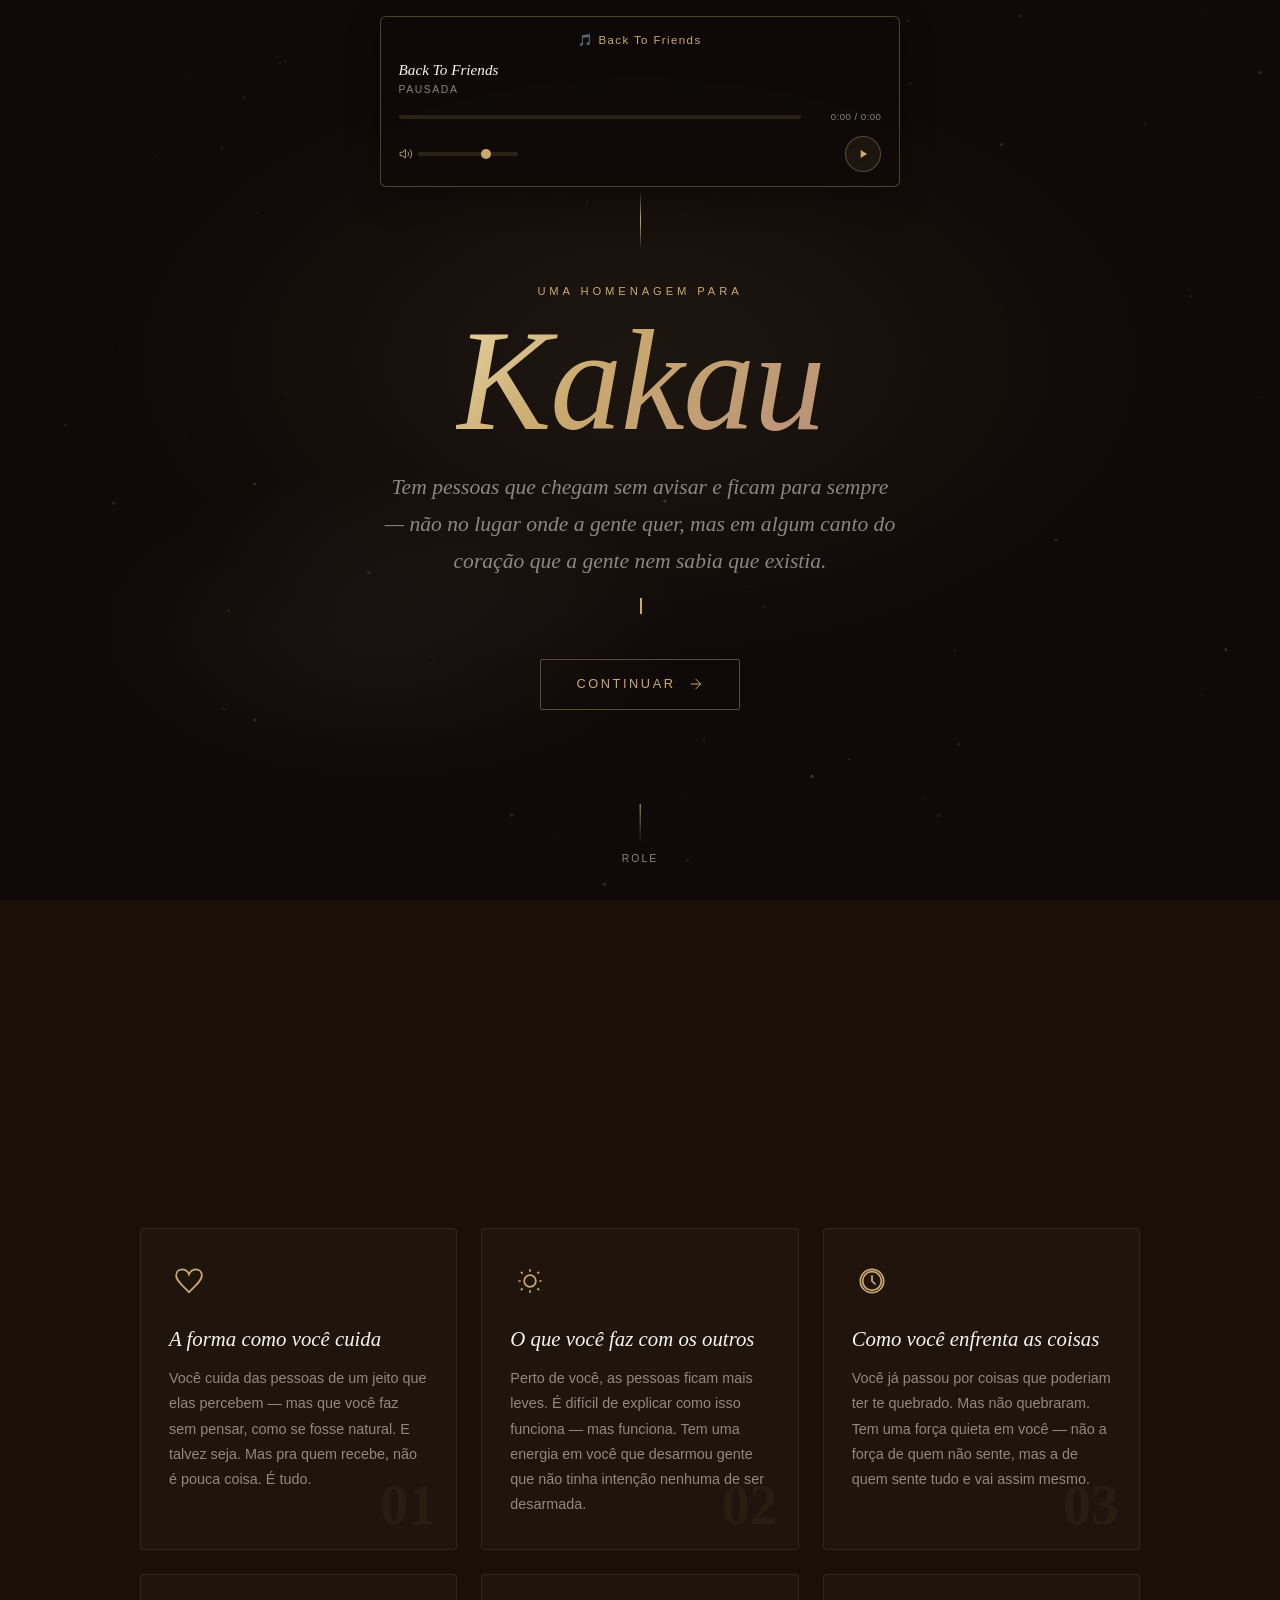
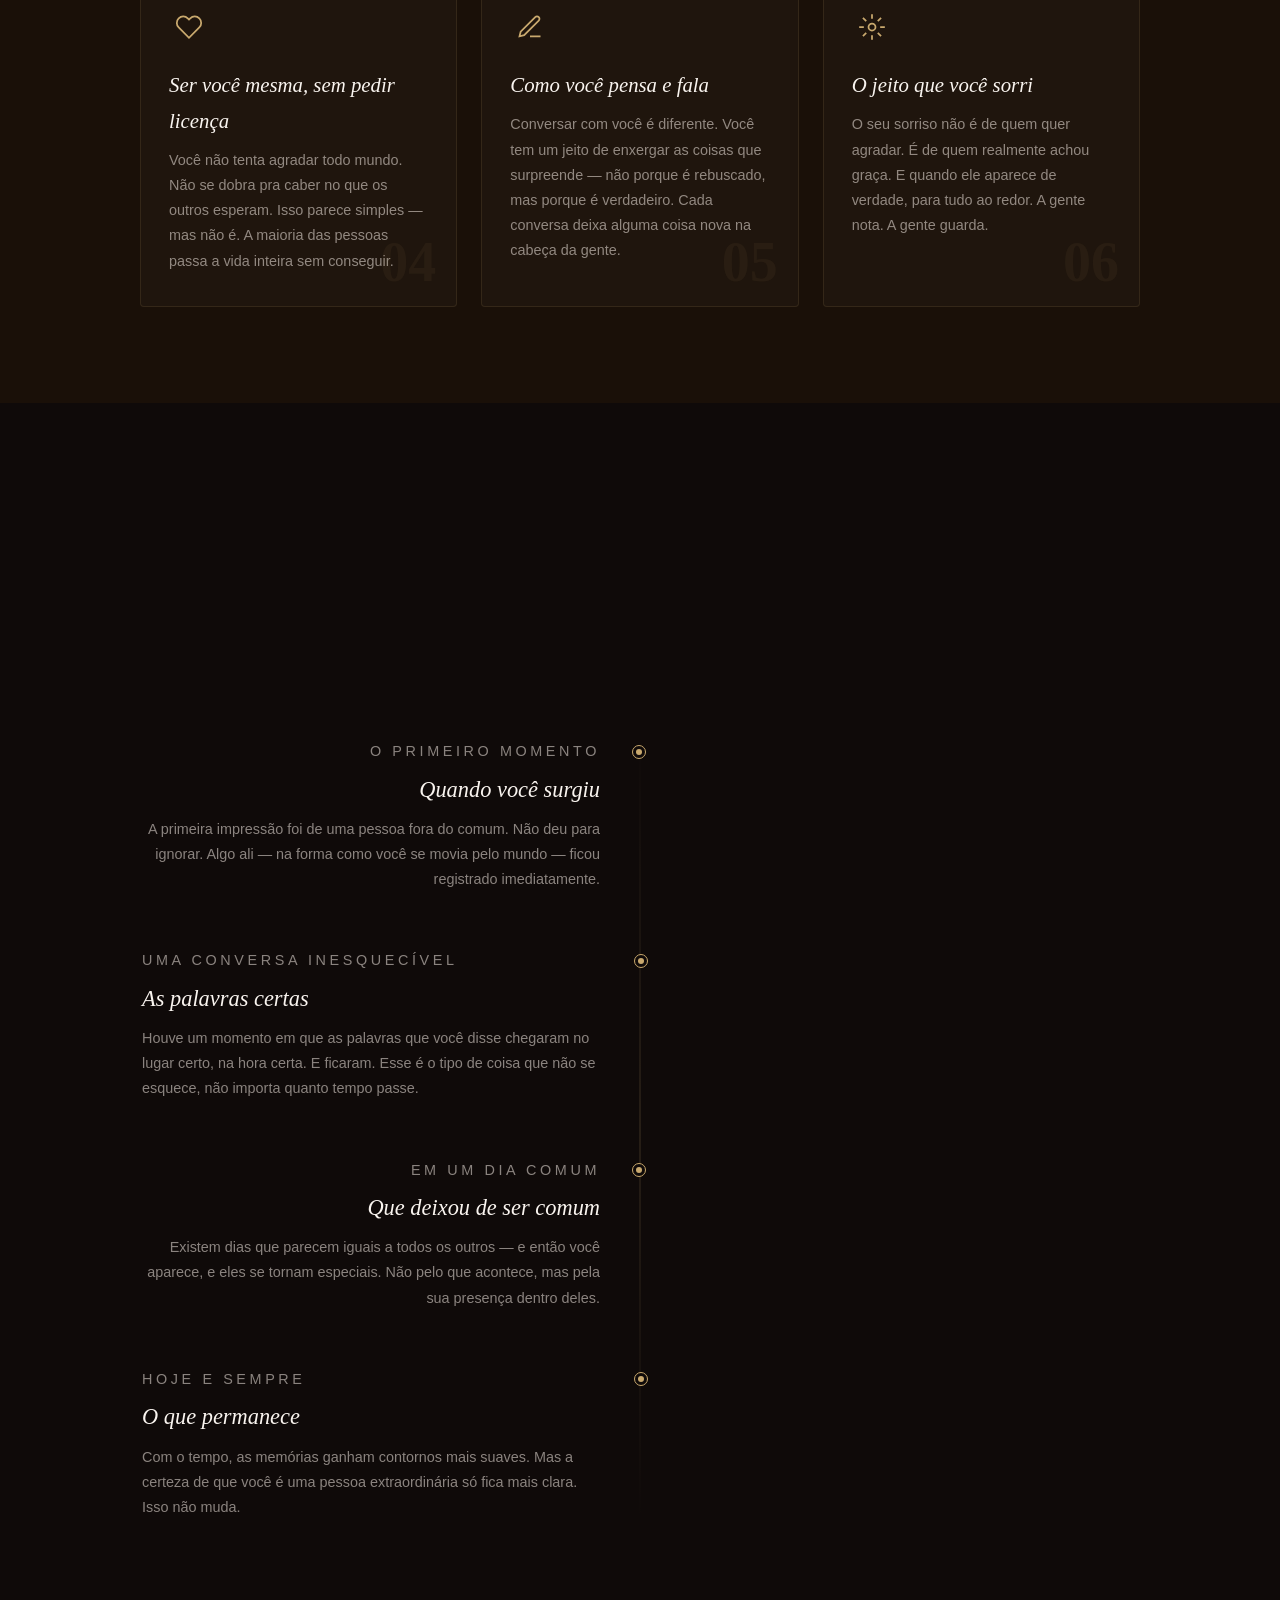
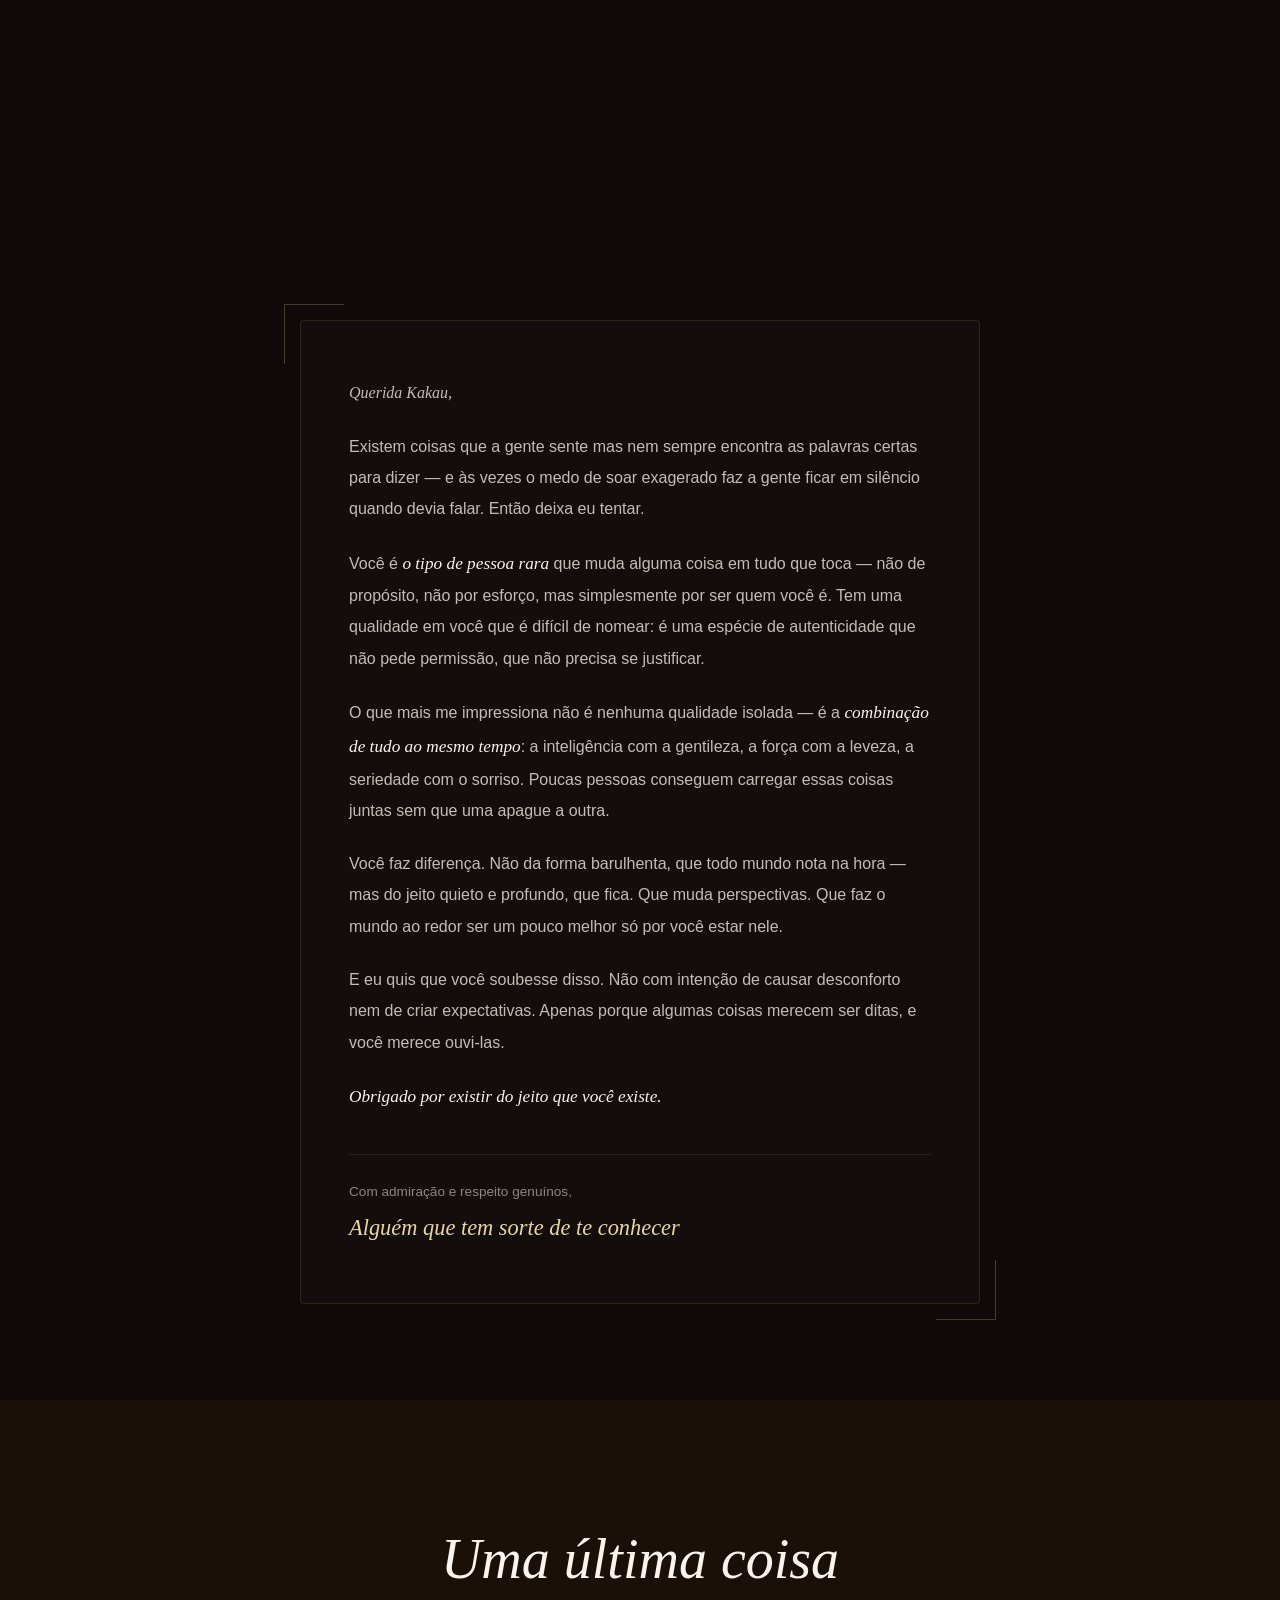
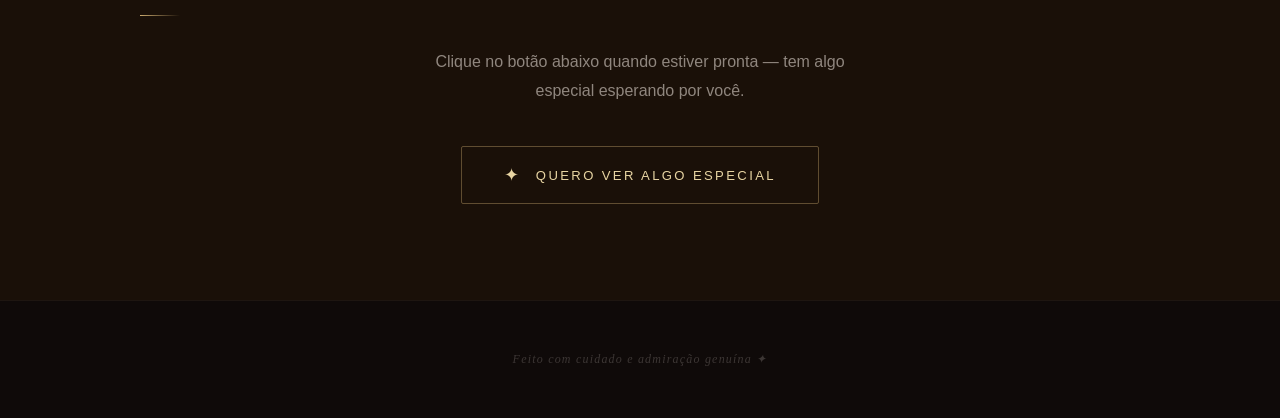
==== index.html @ c8a0b345 "Add files via upload" ====
<!DOCTYPE html>
<html lang="pt-BR">
<head>
<meta charset="UTF-8">
<meta name="viewport" content="width=device-width, initial-scale=1.0">
<title>Para Você — Algo Especial</title>

<style>
/* =============================================
   VARIÁVEIS E RESET GLOBAL
   ============================================= */
:root {
  --nome: "Kakau"; /* ← EDITE AQUI O NOME */

  --c-creme:    #F9F4EF;
  --c-rose:     #E8C5C0;
  --c-blush:    #D4A5A0;
  --c-muted:    #B8907A;
  --c-terra:    #8C6155;
  --c-deep:     #3D2B26;
  --c-gold:     #C9A96E;
  --c-gold-lt:  #E8D5A3;
  --c-bg:       #0F0A09;
  --c-bg2:      #1A1008;
  --c-text:     #F0E8E0;
  --c-muted-t:  rgba(240,232,224,0.55);

  --f-display: 'Cormorant Garamond', 'Georgia', serif;
  --f-body:    'Inter', 'Helvetica Neue', sans-serif;

  --ease-smooth: cubic-bezier(0.4, 0, 0.2, 1);
  --ease-spring: cubic-bezier(0.34, 1.56, 0.64, 1);
}

*, *::before, *::after { box-sizing: border-box; margin: 0; padding: 0; }

html { scroll-behavior: smooth; font-size: 16px; }

body {
  background: var(--c-bg);
  color: var(--c-text);
  font-family: var(--f-body);
  overflow-x: hidden;
  line-height: 1.7;
}

/* Importar fontes via @import dentro do CSS */
@import url('https://fonts.googleapis.com/css2?family=Cormorant+Garamond:ital,wght@0,300;0,400;0,600;1,300;1,400;1,600&family=Inter:wght@300;400;500&display=swap');

/* =============================================
   PARTÍCULAS DE FUNDO (canvas global)
   ============================================= */
#canvas-bg {
  position: fixed;
  inset: 0;
  pointer-events: none;
  z-index: 0;
  opacity: 0.6;
}

/* =============================================
   PAINEL DE MÚSICA
   ============================================= */
#music-panel {
  position: fixed;
  top: 1rem;
  left: 50%;
  transform: translateX(-50%);
  z-index: 1000;
  width: min(520px, calc(100% - 2rem));
  padding: 0.85rem 1.1rem;
  border-radius: 6px;
  border: 1px solid rgba(201,169,110,0.35);
  background: rgba(15,10,9,0.82);
  backdrop-filter: blur(14px);
  display: flex;
  flex-direction: column;
  gap: 0.65rem;
  box-shadow: 0 8px 32px rgba(0,0,0,0.35);
}

.music-panel-header {
  font-family: var(--f-body);
  font-size: 0.72rem;
  letter-spacing: 0.12em;
  color: var(--c-gold);
  text-align: center;
}

.music-panel-row {
  display: flex;
  align-items: center;
  gap: 0.75rem;
}

.music-info {
  flex: 1;
  min-width: 0;
}

.music-title {
  display: block;
  font-family: var(--f-display);
  font-size: 0.95rem;
  font-style: italic;
  color: var(--c-creme);
  line-height: 1.2;
  white-space: nowrap;
  overflow: hidden;
  text-overflow: ellipsis;
}

.music-status {
  font-size: 0.65rem;
  letter-spacing: 0.15em;
  text-transform: uppercase;
  color: var(--c-muted-t);
  margin-top: 0.15rem;
  display: block;
}

.music-status.is-playing { color: var(--c-gold-lt); }

.music-progress-wrap {
  display: flex;
  align-items: center;
  gap: 0.5rem;
  width: 100%;
}

.music-progress {
  flex: 1;
  height: 4px;
  background: rgba(201,169,110,0.15);
  border-radius: 2px;
  cursor: pointer;
  position: relative;
  overflow: hidden;
}

.music-progress-fill {
  height: 100%;
  width: 0%;
  background: linear-gradient(90deg, var(--c-gold), var(--c-gold-lt));
  border-radius: 2px;
  pointer-events: none;
}

.music-time {
  font-size: 0.6rem;
  color: var(--c-muted-t);
  letter-spacing: 0.05em;
  min-width: 72px;
  text-align: right;
  flex-shrink: 0;
}

.music-controls-row {
  display: flex;
  align-items: center;
  gap: 0.75rem;
}

.music-volume-wrap {
  display: flex;
  align-items: center;
  gap: 0.35rem;
  flex: 1;
}

.music-volume-wrap svg {
  width: 14px;
  height: 14px;
  stroke: var(--c-gold);
  fill: none;
  flex-shrink: 0;
}

.music-volume {
  width: 100%;
  max-width: 100px;
  height: 4px;
  -webkit-appearance: none;
  appearance: none;
  background: rgba(201,169,110,0.15);
  border-radius: 2px;
  cursor: pointer;
}

.music-volume::-webkit-slider-thumb {
  -webkit-appearance: none;
  width: 10px;
  height: 10px;
  border-radius: 50%;
  background: var(--c-gold);
  cursor: pointer;
}

.music-volume::-moz-range-thumb {
  width: 10px;
  height: 10px;
  border-radius: 50%;
  background: var(--c-gold);
  border: none;
  cursor: pointer;
}

#music-play-btn {
  width: 36px;
  height: 36px;
  border-radius: 50%;
  border: 1px solid rgba(201,169,110,0.35);
  background: rgba(201,169,110,0.08);
  cursor: pointer;
  display: flex;
  align-items: center;
  justify-content: center;
  flex-shrink: 0;
  transition: border-color 0.3s, transform 0.2s, background 0.3s;
  color: var(--c-gold);
}

#music-play-btn:hover {
  border-color: var(--c-gold);
  background: rgba(201,169,110,0.15);
  transform: scale(1.06);
}

#music-play-btn svg { width: 14px; height: 14px; }

@media (max-width: 480px) {
  #music-panel { top: 0.75rem; padding: 0.75rem; }
  .music-volume { max-width: 72px; }
}

/* =============================================
   SEÇÃO 1 — TELA INICIAL
   ============================================= */
#hero {
  position: relative;
  min-height: 100vh;
  display: flex;
  flex-direction: column;
  align-items: center;
  justify-content: center;
  text-align: center;
  padding: 2rem;
  z-index: 1;
  overflow: hidden;
}

.hero-glow {
  position: absolute;
  inset: 0;
  background:
    radial-gradient(ellipse 60% 50% at 50% 40%, rgba(201,169,110,0.08) 0%, transparent 70%),
    radial-gradient(ellipse 40% 30% at 30% 70%, rgba(212,165,160,0.06) 0%, transparent 60%);
  pointer-events: none;
}

.hero-ornament {
  width: 1px;
  height: 60px;
  background: linear-gradient(to bottom, transparent, var(--c-gold), transparent);
  margin: 0 auto 2rem;
  opacity: 0;
  animation: fadeIn 1.2s 0.5s var(--ease-smooth) forwards;
}

.hero-eyebrow {
  font-family: var(--f-body);
  font-size: 0.7rem;
  font-weight: 400;
  letter-spacing: 0.35em;
  text-transform: uppercase;
  color: var(--c-gold);
  opacity: 0;
  animation: fadeUp 1s 0.8s var(--ease-smooth) forwards;
}

/* ← NOME DA GAROTA — edite a variável --nome no :root acima */
.hero-name {
  font-family: var(--f-display);
  font-size: clamp(4rem, 14vw, 9rem);
  font-weight: 300;
  font-style: italic;
  line-height: 1.0;
  letter-spacing: -0.01em;
  color: var(--c-creme);
  margin: 0.5rem 0 1rem;
  opacity: 0;
  animation: fadeUp 1.2s 1s var(--ease-smooth) forwards;
}

.hero-name span {
  background: linear-gradient(135deg, #E8D5A3 0%, #C9A96E 40%, #B8907A 100%);
  -webkit-background-clip: text;
  -webkit-text-fill-color: transparent;
  background-clip: text;
}

.hero-tagline {
  font-family: var(--f-display);
  font-size: clamp(1rem, 2.5vw, 1.35rem);
  font-weight: 300;
  font-style: italic;
  color: var(--c-muted-t);
  max-width: 520px;
  margin: 0 auto 0.75rem;
  opacity: 0;
  animation: fadeUp 1s 1.3s var(--ease-smooth) forwards;
}

.hero-typed {
  font-family: var(--f-body);
  font-size: clamp(0.85rem, 2vw, 1rem);
  font-weight: 300;
  color: var(--c-gold-lt);
  letter-spacing: 0.04em;
  min-height: 1.5em;
  margin-bottom: 2.5rem;
  opacity: 0;
  animation: fadeUp 1s 1.6s var(--ease-smooth) forwards;
}

.cursor-blink {
  display: inline-block;
  width: 2px;
  height: 1em;
  background: var(--c-gold);
  vertical-align: middle;
  margin-left: 2px;
  animation: blink 1s infinite;
}

.btn-continuar {
  display: inline-flex;
  align-items: center;
  gap: 0.75rem;
  padding: 0.85rem 2.2rem;
  border: 1px solid rgba(201,169,110,0.4);
  border-radius: 2px;
  background: transparent;
  color: var(--c-gold);
  font-family: var(--f-body);
  font-size: 0.8rem;
  font-weight: 400;
  letter-spacing: 0.2em;
  text-transform: uppercase;
  cursor: pointer;
  transition: background 0.35s, border-color 0.35s, color 0.35s, transform 0.2s;
  opacity: 0;
  animation: fadeUp 1s 2s var(--ease-smooth) forwards;
  text-decoration: none;
}
.btn-continuar:hover {
  background: rgba(201,169,110,0.1);
  border-color: var(--c-gold);
  color: var(--c-gold-lt);
  transform: translateY(-2px);
}
.btn-continuar svg { width: 16px; height: 16px; stroke: currentColor; fill: none; transition: transform 0.3s; }
.btn-continuar:hover svg { transform: translateX(4px); }

.hero-scroll-hint {
  position: absolute;
  bottom: 2rem;
  left: 50%;
  transform: translateX(-50%);
  display: flex;
  flex-direction: column;
  align-items: center;
  gap: 0.4rem;
  opacity: 0;
  animation: fadeIn 1s 3s var(--ease-smooth) forwards;
  color: var(--c-muted-t);
  font-size: 0.65rem;
  letter-spacing: 0.2em;
  text-transform: uppercase;
}
.scroll-line {
  width: 1px;
  height: 40px;
  background: linear-gradient(to bottom, var(--c-gold), transparent);
  animation: scrollPulse 2s infinite;
}

/* =============================================
   SEÇÕES GERAIS
   ============================================= */
section {
  position: relative;
  z-index: 1;
  padding: 6rem 2rem;
}

.section-inner {
  max-width: 1000px;
  margin: 0 auto;
}

.section-eyebrow {
  font-family: var(--f-body);
  font-size: 0.68rem;
  letter-spacing: 0.35em;
  text-transform: uppercase;
  color: var(--c-gold);
  margin-bottom: 0.75rem;
  opacity: 0;
  transform: translateY(20px);
  transition: opacity 0.8s var(--ease-smooth), transform 0.8s var(--ease-smooth);
}

.section-title {
  font-family: var(--f-display);
  font-size: clamp(2.2rem, 5vw, 3.5rem);
  font-weight: 300;
  font-style: italic;
  line-height: 1.15;
  color: var(--c-creme);
  margin-bottom: 1.5rem;
  opacity: 0;
  transform: translateY(20px);
  transition: opacity 0.9s 0.1s var(--ease-smooth), transform 0.9s 0.1s var(--ease-smooth);
}

.divider {
  width: 40px;
  height: 1px;
  background: linear-gradient(to right, var(--c-gold), transparent);
  margin-bottom: 2rem;
  opacity: 0;
  transition: opacity 1s 0.2s;
}

.is-visible .section-eyebrow,
.is-visible .section-title,
.is-visible .divider {
  opacity: 1;
  transform: translateY(0);
}

/* =============================================
   SEÇÃO 2 — MOTIVOS
   ============================================= */
#razoes { background: var(--c-bg2); }

.cards-grid {
  display: grid;
  grid-template-columns: repeat(auto-fit, minmax(240px, 1fr));
  gap: 1.5rem;
  margin-top: 3rem;
}

.card-razao {
  position: relative;
  background: rgba(255,255,255,0.025);
  border: 1px solid rgba(201,169,110,0.12);
  border-radius: 4px;
  padding: 2rem 1.75rem;
  overflow: hidden;
  opacity: 0;
  transform: translateY(30px);
  transition: opacity 0.8s var(--ease-smooth), transform 0.8s var(--ease-smooth),
              border-color 0.35s, background 0.35s;
}
.card-razao.is-visible { opacity: 1; transform: translateY(0); }
.card-razao:hover {
  background: rgba(201,169,110,0.05);
  border-color: rgba(201,169,110,0.3);
}
.card-razao::before {
  content: '';
  position: absolute;
  top: 0; left: 0; right: 0;
  height: 2px;
  background: linear-gradient(90deg, transparent, var(--c-gold), transparent);
  transform: scaleX(0);
  transition: transform 0.5s var(--ease-smooth);
}
.card-razao:hover::before { transform: scaleX(1); }

.card-icon {
  width: 40px;
  height: 40px;
  display: flex;
  align-items: center;
  justify-content: center;
  margin-bottom: 1.25rem;
  color: var(--c-gold);
  font-size: 1.5rem;
}
.card-icon svg { width: 28px; height: 28px; stroke: var(--c-gold); fill: none; stroke-width: 1.5; }

.card-razao h3 {
  font-family: var(--f-display);
  font-size: 1.3rem;
  font-weight: 400;
  font-style: italic;
  color: var(--c-creme);
  margin-bottom: 0.6rem;
}
.card-razao p {
  font-size: 0.9rem;
  font-weight: 300;
  color: var(--c-muted-t);
  line-height: 1.75;
}
.card-num {
  position: absolute;
  bottom: 1rem;
  right: 1.25rem;
  font-family: var(--f-display);
  font-size: 3.5rem;
  font-weight: 600;
  color: rgba(201,169,110,0.06);
  line-height: 1;
  pointer-events: none;
  user-select: none;
}

/* =============================================
   SEÇÃO 3 — LINHA DO TEMPO
   ============================================= */
#timeline { background: var(--c-bg); }

.timeline-line {
  position: relative;
}
.timeline-line::before {
  content: '';
  position: absolute;
  left: 50%;
  top: 0; bottom: 0;
  width: 1px;
  background: linear-gradient(to bottom, transparent, rgba(201,169,110,0.25), transparent);
  transform: translateX(-50%);
}

.t-item {
  display: flex;
  align-items: flex-start;
  gap: 2rem;
  margin-bottom: 3.5rem;
  opacity: 0;
  transition: opacity 0.9s var(--ease-smooth), transform 0.9s var(--ease-smooth);
}
.t-item:nth-child(odd) { flex-direction: row; transform: translateX(-30px); }
.t-item:nth-child(even) { flex-direction: row-reverse; transform: translateX(30px); }
.t-item.is-visible { opacity: 1; transform: translateX(0); }

.t-content {
  flex: 1;
  max-width: calc(50% - 2.5rem);
}
.t-item:nth-child(odd) .t-content { text-align: right; }
.t-item:nth-child(even) .t-content { text-align: left; }

.t-date {
  font-family: var(--f-body);
  font-size: 0.68rem;
  letter-spacing: 0.25em;
  text-transform: uppercase;
  color: var(--c-gold);
  margin-bottom: 0.4rem;
}
.t-content h3 {
  font-family: var(--f-display);
  font-size: 1.4rem;
  font-weight: 400;
  font-style: italic;
  color: var(--c-creme);
  margin-bottom: 0.5rem;
}
.t-content p {
  font-size: 0.9rem;
  font-weight: 300;
  color: var(--c-muted-t);
  line-height: 1.75;
}

.t-dot {
  position: relative;
  flex-shrink: 0;
  width: 14px;
  height: 14px;
  border-radius: 50%;
  border: 1px solid var(--c-gold);
  background: var(--c-bg);
  margin-top: 0.35rem;
  align-self: flex-start;
}
.t-dot::after {
  content: '';
  position: absolute;
  inset: 3px;
  border-radius: 50%;
  background: var(--c-gold);
  opacity: 0;
  transition: opacity 0.4s;
}
.t-item.is-visible .t-dot::after { opacity: 1; }

/* Mobile timeline */
@media (max-width: 640px) {
  .timeline-line::before { left: 14px; }
  .t-item, .t-item:nth-child(even) { flex-direction: row; transform: translateX(-20px); }
  .t-content, .t-item:nth-child(odd) .t-content { text-align: left; max-width: 100%; }
  .t-dot { flex-shrink: 0; }
}

/* =============================================
   SEÇÃO 4 — GALERIA
   ============================================= */
#galeria { background: var(--c-bg2); }

.gallery-grid {
  display: grid;
  grid-template-columns: repeat(3, 1fr);
  grid-template-rows: auto;
  gap: 1rem;
  margin-top: 3rem;
}

.gallery-item {
  position: relative;
  aspect-ratio: 1;
  background: rgba(255,255,255,0.03);
  border: 1px solid rgba(201,169,110,0.12);
  border-radius: 3px;
  overflow: hidden;
  cursor: pointer;
  opacity: 0;
  transform: scale(0.95);
  transition: opacity 0.8s var(--ease-smooth), transform 0.8s var(--ease-smooth),
              border-color 0.35s;
}
.gallery-item.is-visible { opacity: 1; transform: scale(1); }
.gallery-item:hover { border-color: rgba(201,169,110,0.3); }
.gallery-item:nth-child(1) { grid-column: span 2; aspect-ratio: 2/1; }

.gallery-placeholder {
  position: absolute;
  inset: 0;
  display: flex;
  flex-direction: column;
  align-items: center;
  justify-content: center;
  gap: 0.75rem;
  background: linear-gradient(135deg, rgba(201,169,110,0.04), rgba(212,165,160,0.04));
  color: var(--c-muted-t);
  transition: color 0.35s, background 0.35s;
}
.gallery-item:hover .gallery-placeholder {
  color: var(--c-gold);
  background: rgba(201,169,110,0.07);
}
.gallery-placeholder svg { width: 28px; height: 28px; stroke: currentColor; fill: none; stroke-width: 1; opacity: 0.5; }
.gallery-placeholder span { font-size: 0.7rem; letter-spacing: 0.2em; text-transform: uppercase; }

.gallery-overlay {
  position: absolute;
  inset: 0;
  background: rgba(201,169,110,0.08);
  opacity: 0;
  transition: opacity 0.35s;
  display: flex; align-items: center; justify-content: center;
}
.gallery-item:hover .gallery-overlay { opacity: 1; }
.gallery-overlay-icon { width: 36px; height: 36px; stroke: var(--c-gold-lt); fill: none; }

/* Se o usuário quiser inserir imagem real */
.gallery-item img {
  position: absolute;
  inset: 0;
  width: 100%;
  height: 100%;
  object-fit: cover;
  transition: transform 0.6s var(--ease-smooth);
}
.gallery-item:hover img { transform: scale(1.04); }

.gallery-hint {
  text-align: center;
  margin-top: 1.5rem;
  font-size: 0.78rem;
  color: var(--c-muted-t);
  letter-spacing: 0.05em;
  font-style: italic;
}

@media (max-width: 600px) {
  .gallery-grid { grid-template-columns: repeat(2, 1fr); }
  .gallery-item:nth-child(1) { grid-column: span 2; }
}

/* =============================================
   SEÇÃO 5 — CARTA
   ============================================= */
#carta { background: var(--c-bg); overflow: hidden; }

.carta-wrapper {
  max-width: 680px;
  margin: 0 auto;
  position: relative;
}

.carta-ornament-tl,
.carta-ornament-br {
  position: absolute;
  width: 60px;
  height: 60px;
  opacity: 0.3;
  pointer-events: none;
}
.carta-ornament-tl { top: -1rem; left: -1rem; border-top: 1px solid var(--c-gold); border-left: 1px solid var(--c-gold); }
.carta-ornament-br { bottom: -1rem; right: -1rem; border-bottom: 1px solid var(--c-gold); border-right: 1px solid var(--c-gold); }

.carta-inner {
  padding: 3.5rem 3rem;
  background: rgba(255,255,255,0.018);
  border: 1px solid rgba(201,169,110,0.14);
  border-radius: 4px;
  opacity: 0;
  transform: translateY(30px);
  transition: opacity 1s var(--ease-smooth), transform 1s var(--ease-smooth);
}
.carta-inner.is-visible { opacity: 1; transform: translateY(0); }

.carta-saudacao {
  font-family: var(--f-display);
  font-size: 1.6rem;
  font-style: italic;
  font-weight: 300;
  color: var(--c-gold-lt);
  margin-bottom: 2rem;
}
.carta-inner p {
  font-size: 1rem;
  font-weight: 300;
  color: rgba(240,232,224,0.8);
  line-height: 1.95;
  margin-bottom: 1.4rem;
}
.carta-inner p em {
  font-family: var(--f-display);
  font-style: italic;
  font-size: 1.08em;
  color: var(--c-creme);
}
.carta-assinatura {
  margin-top: 2.5rem;
  padding-top: 1.5rem;
  border-top: 1px solid rgba(201,169,110,0.12);
}
.carta-assinatura p {
  margin: 0;
  font-size: 0.85rem;
  color: var(--c-muted-t);
}
.carta-assinatura strong {
  display: block;
  font-family: var(--f-display);
  font-style: italic;
  font-size: 1.4rem;
  font-weight: 300;
  color: var(--c-gold-lt);
  margin-top: 0.25rem;
}

@media (max-width: 600px) {
  .carta-inner { padding: 2.5rem 1.75rem; }
}

/* =============================================
   SEÇÃO 6 — INTERATIVA
   ============================================= */
#interativa {
  background: var(--c-bg2);
  text-align: center;
}

.interativa-desc {
  font-size: 1rem;
  font-weight: 300;
  color: var(--c-muted-t);
  max-width: 420px;
  margin: 0 auto 2.5rem;
  line-height: 1.8;
  opacity: 0;
  transform: translateY(20px);
  transition: opacity 0.8s 0.2s var(--ease-smooth), transform 0.8s 0.2s var(--ease-smooth);
}
.interativa-desc.is-visible { opacity: 1; transform: translateY(0); }

.btn-especial {
  position: relative;
  display: inline-flex;
  align-items: center;
  gap: 0.9rem;
  padding: 1.1rem 2.6rem;
  background: transparent;
  border: 1px solid rgba(201,169,110,0.4);
  border-radius: 2px;
  color: var(--c-gold-lt);
  font-family: var(--f-body);
  font-size: 0.82rem;
  letter-spacing: 0.18em;
  text-transform: uppercase;
  cursor: pointer;
  overflow: hidden;
  transition: color 0.4s, border-color 0.4s, transform 0.2s;
  opacity: 0;
  transform: translateY(20px) scale(0.97);
  transition: opacity 0.8s 0.35s var(--ease-smooth),
              transform 0.8s 0.35s var(--ease-smooth),
              color 0.4s, border-color 0.4s;
}
.btn-especial.is-visible { opacity: 1; transform: translateY(0) scale(1); }
.btn-especial::before {
  content: '';
  position: absolute;
  inset: 0;
  background: linear-gradient(135deg, rgba(201,169,110,0.0), rgba(201,169,110,0.15));
  opacity: 0;
  transition: opacity 0.4s;
}
.btn-especial:hover { border-color: var(--c-gold); color: var(--c-gold-lt); }
.btn-especial:hover::before { opacity: 1; }
.btn-especial:active { transform: scale(0.98); }
.btn-especial-icon { font-size: 1.1rem; transition: transform 0.35s var(--ease-spring); }
.btn-especial:hover .btn-especial-icon { transform: rotate(15deg) scale(1.15); }

/* =============================================
   OVERLAY CINEMATOGRÁFICO
   ============================================= */
#overlay {
  position: fixed;
  inset: 0;
  z-index: 9000;
  background: rgba(8,5,4,0);
  pointer-events: none;
  display: flex;
  align-items: center;
  justify-content: center;
  transition: background 1.2s var(--ease-smooth);
}
#overlay.active {
  background: rgba(8,5,4,0.97);
  pointer-events: all;
}

#overlay-canvas {
  position: absolute;
  inset: 0;
  pointer-events: none;
  opacity: 0;
  transition: opacity 1.5s;
}
#overlay.active #overlay-canvas { opacity: 1; }

.overlay-content {
  position: relative;
  z-index: 1;
  text-align: center;
  padding: 2rem;
  max-width: 620px;
  opacity: 0;
  transform: translateY(20px) scale(0.98);
  transition: opacity 0.8s, transform 0.8s var(--ease-smooth);
}
#overlay.active .overlay-content {
  opacity: 1;
  transform: translateY(0) scale(1);
  transition-delay: 0.8s;
}

.overlay-msg {
  font-family: var(--f-display);
  font-size: clamp(1.4rem, 4vw, 2.1rem);
  font-weight: 300;
  font-style: italic;
  color: var(--c-creme);
  margin-bottom: 1rem;
  opacity: 0;
  transform: translateY(16px);
  transition: opacity 0.9s var(--ease-smooth), transform 0.9s var(--ease-smooth);
  line-height: 1.3;
}
.overlay-msg.show { opacity: 1; transform: translateY(0); }

.overlay-sep {
  width: 30px;
  height: 1px;
  background: var(--c-gold);
  margin: 1.25rem auto;
  opacity: 0;
  transform: scaleX(0);
  transition: opacity 0.6s, transform 0.6s var(--ease-smooth);
}
.overlay-sep.show { opacity: 1; transform: scaleX(1); }

.overlay-final {
  font-family: var(--f-display);
  font-size: clamp(1rem, 3vw, 1.35rem);
  font-weight: 400;
  font-style: italic;
  color: var(--c-gold-lt);
  line-height: 1.5;
  opacity: 0;
  transform: translateY(16px);
  transition: opacity 1.2s var(--ease-smooth), transform 1.2s var(--ease-smooth);
  margin-bottom: 2.5rem;
}
.overlay-final.show { opacity: 1; transform: translateY(0); }

.btn-fechar {
  display: inline-flex;
  align-items: center;
  gap: 0.5rem;
  padding: 0.7rem 1.8rem;
  border: 1px solid rgba(201,169,110,0.3);
  border-radius: 2px;
  background: transparent;
  color: var(--c-muted-t);
  font-family: var(--f-body);
  font-size: 0.72rem;
  letter-spacing: 0.2em;
  text-transform: uppercase;
  cursor: pointer;
  transition: color 0.3s, border-color 0.3s;
  opacity: 0;
  transition: opacity 0.6s, color 0.3s, border-color 0.3s;
}
.btn-fechar.show { opacity: 1; }
.btn-fechar:hover { color: var(--c-gold); border-color: rgba(201,169,110,0.5); }

/* =============================================
   RODAPÉ
   ============================================= */
footer {
  position: relative;
  z-index: 1;
  text-align: center;
  padding: 3rem 2rem;
  border-top: 1px solid rgba(201,169,110,0.08);
  background: var(--c-bg);
}
footer p {
  font-size: 0.75rem;
  letter-spacing: 0.1em;
  color: rgba(240,232,224,0.2);
  font-family: var(--f-display);
  font-style: italic;
}

/* =============================================
   ANIMAÇÕES KEYFRAMES
   ============================================= */
@keyframes fadeIn {
  from { opacity: 0; }
  to   { opacity: 1; }
}
@keyframes fadeUp {
  from { opacity: 0; transform: translateY(24px); }
  to   { opacity: 1; transform: translateY(0); }
}
@keyframes blink {
  0%, 100% { opacity: 1; }
  50%       { opacity: 0; }
}
@keyframes scrollPulse {
  0%   { transform: scaleY(1); opacity: 0.6; }
  50%  { transform: scaleY(1.3); opacity: 1; }
  100% { transform: scaleY(1); opacity: 0.6; }
}
@keyframes float {
  0%, 100% { transform: translateY(0); }
  50%       { transform: translateY(-8px); }
}

/* Smooth scroll reveal */
.reveal { opacity: 0; transform: translateY(28px); transition: opacity 0.9s var(--ease-smooth), transform 0.9s var(--ease-smooth); }
.reveal.is-visible { opacity: 1; transform: translateY(0); }

/* Acessibilidade: reduzir movimento */
@media (prefers-reduced-motion: reduce) {
  *, *::before, *::after { animation-duration: 0.01ms !important; transition-duration: 0.01ms !important; }
}
</style>
</head>
<body>

<!-- =============================================
     CANVAS FUNDO (partículas globais)
     ============================================= -->
<canvas id="canvas-bg"></canvas>

<!-- =============================================
     PAINEL DE MÚSICA — Back To Friends
     Back To Friends — sombr
     ============================================= -->
<audio id="bg-audio" src="ytmp3free.cc_sombr-back-to-friends-official-video-youtubemp3free.org.mp3" preload="metadata" loop></audio>

<div id="music-panel" role="region" aria-label="Player musical">
  <div class="music-panel-header">🎵 Back To Friends</div>

  <div class="music-panel-row">
    <div class="music-info">
      <span class="music-title" id="music-title">Back To Friends</span>
      <span class="music-status" id="music-status">Pausada</span>
    </div>
  </div>

  <div class="music-progress-wrap">
    <div class="music-progress" id="music-progress" role="slider" aria-label="Progresso da música" aria-valuemin="0" aria-valuemax="100" aria-valuenow="0" tabindex="0">
      <div class="music-progress-fill" id="music-progress-fill"></div>
    </div>
    <span class="music-time" id="music-time">0:00 / 0:00</span>
  </div>

  <div class="music-controls-row">
    <div class="music-volume-wrap">
      <svg viewBox="0 0 24 24" xmlns="http://www.w3.org/2000/svg" aria-hidden="true">
        <path d="M11 5L6 9H2v6h4l5 4V5z" stroke-width="1.5" stroke-linecap="round" stroke-linejoin="round"/>
        <path d="M15.54 8.46a5 5 0 0 1 0 7.07M19.07 4.93a10 10 0 0 1 0 14.14" stroke-width="1.5" stroke-linecap="round"/>
      </svg>
      <input type="range" class="music-volume" id="music-volume" min="0" max="1" step="0.01" value="0.7" aria-label="Volume">
    </div>
    <button id="music-play-btn" title="Play / Pause" aria-label="Play ou pausar">
      <svg id="icon-play" viewBox="0 0 24 24" xmlns="http://www.w3.org/2000/svg">
        <polygon points="8,5 19,12 8,19" fill="var(--c-gold)"/>
      </svg>
      <svg id="icon-pause" viewBox="0 0 24 24" xmlns="http://www.w3.org/2000/svg" style="display:none">
        <rect x="6" y="4" width="4" height="16" rx="1" fill="var(--c-gold)"/>
        <rect x="14" y="4" width="4" height="16" rx="1" fill="var(--c-gold)"/>
      </svg>
    </button>
  </div>
</div>

<!-- =============================================
     SEÇÃO 1 — HERO
     ============================================= -->
<section id="hero" aria-label="Tela inicial">
  <div class="hero-glow"></div>
  <div class="hero-ornament"></div>

  <p class="hero-eyebrow">Uma homenagem para</p>

  <!-- ← EDITE O NOME ABAIXO -->
  <h1 class="hero-name"><span id="hero-nome">Kakau</span></h1>

  <p class="hero-tagline">Tem pessoas que chegam sem avisar e ficam para sempre — não no lugar onde a gente quer, mas em algum canto do coração que a gente nem sabia que existia.</p>

  <p class="hero-typed" id="typed-text"><span class="cursor-blink"></span></p>

  <a href="#razoes" class="btn-continuar">
    Continuar
    <svg viewBox="0 0 24 24" xmlns="http://www.w3.org/2000/svg">
      <path d="M5 12h14M12 5l7 7-7 7" stroke-width="1.5" stroke-linecap="round" stroke-linejoin="round"/>
    </svg>
  </a>

  <div class="hero-scroll-hint">
    <div class="scroll-line"></div>
    <span>role</span>
  </div>
</section>

<!-- =============================================
     SEÇÃO 2 — MOTIVOS
     ============================================= -->
<section id="razoes" aria-label="Motivos pelos quais ela é especial">
  <div class="section-inner">
    <p class="section-eyebrow">O que a torna única</p>
    <h2 class="section-title">Motivos pelos quais<br>você é extraordinária</h2>
    <div class="divider"></div>

    <div class="cards-grid">

      <!-- Card 1 -->
      <article class="card-razao">
        <div class="card-icon">
          <svg viewBox="0 0 24 24"><path d="M12 21.593c-5.63-5.539-11-10.297-11-14.402 0-3.791 3.068-5.191 5.281-5.191 1.312 0 4.151.501 5.719 4.457 1.59-3.968 4.464-4.447 5.726-4.447 2.54 0 5.274 1.621 5.274 5.181 0 4.069-5.136 8.625-11 14.402z"/></svg>
        </div>
        <h3>A forma como você cuida</h3>
        <p>Você cuida das pessoas de um jeito que elas percebem — mas que você faz sem pensar, como se fosse natural. E talvez seja. Mas pra quem recebe, não é pouca coisa. É tudo.</p>
        <span class="card-num">01</span>
      </article>

      <!-- Card 2 -->
      <article class="card-razao">
        <div class="card-icon">
          <svg viewBox="0 0 24 24"><circle cx="12" cy="12" r="5"/><path d="M12 2v2M12 20v2M4.22 4.22l1.42 1.42M18.36 18.36l1.42 1.42M2 12h2M20 12h2M4.22 19.78l1.42-1.42M18.36 5.64l1.42-1.42"/></svg>
        </div>
        <h3>O que você faz com os outros</h3>
        <p>Perto de você, as pessoas ficam mais leves. É difícil de explicar como isso funciona — mas funciona. Tem uma energia em você que desarmou gente que não tinha intenção nenhuma de ser desarmada.</p>
        <span class="card-num">02</span>
      </article>

      <!-- Card 3 -->
      <article class="card-razao">
        <div class="card-icon">
          <svg viewBox="0 0 24 24"><path d="M12 2a10 10 0 1 0 10 10A10 10 0 0 0 12 2zm0 18a8 8 0 1 1 8-8 8 8 0 0 1-8 8zm0-13v5l3 3"/></svg>
        </div>
        <h3>Como você enfrenta as coisas</h3>
        <p>Você já passou por coisas que poderiam ter te quebrado. Mas não quebraram. Tem uma força quieta em você — não a força de quem não sente, mas a de quem sente tudo e vai assim mesmo.</p>
        <span class="card-num">03</span>
      </article>

      <!-- Card 4 -->
      <article class="card-razao">
        <div class="card-icon">
          <svg viewBox="0 0 24 24"><path d="M20.84 4.61a5.5 5.5 0 0 0-7.78 0L12 5.67l-1.06-1.06a5.5 5.5 0 0 0-7.78 7.78l1.06 1.06L12 21.23l7.78-7.78 1.06-1.06a5.5 5.5 0 0 0 0-7.78z"/></svg>
        </div>
        <h3>Ser você mesma, sem pedir licença</h3>
        <p>Você não tenta agradar todo mundo. Não se dobra pra caber no que os outros esperam. Isso parece simples — mas não é. A maioria das pessoas passa a vida inteira sem conseguir.</p>
        <span class="card-num">04</span>
      </article>

      <!-- Card 5 -->
      <article class="card-razao">
        <div class="card-icon">
          <svg viewBox="0 0 24 24"><path d="M12 20h9M16.5 3.5a2.121 2.121 0 0 1 3 3L7 19l-4 1 1-4L16.5 3.5z"/></svg>
        </div>
        <h3>Como você pensa e fala</h3>
        <p>Conversar com você é diferente. Você tem um jeito de enxergar as coisas que surpreende — não porque é rebuscado, mas porque é verdadeiro. Cada conversa deixa alguma coisa nova na cabeça da gente.</p>
        <span class="card-num">05</span>
      </article>

      <!-- Card 6 -->
      <article class="card-razao">
        <div class="card-icon">
          <svg viewBox="0 0 24 24"><circle cx="12" cy="12" r="3"/><path d="M12 1v4M12 19v4M4.22 4.22l2.83 2.83M16.95 16.95l2.83 2.83M1 12h4M19 12h4M4.22 19.78l2.83-2.83M16.95 7.05l2.83-2.83"/></svg>
        </div>
        <h3>O jeito que você sorri</h3>
        <p>O seu sorriso não é de quem quer agradar. É de quem realmente achou graça. E quando ele aparece de verdade, para tudo ao redor. A gente nota. A gente guarda.</p>
        <span class="card-num">06</span>
      </article>

    </div>
  </div>
</section>

<!-- =============================================
     SEÇÃO 3 — LINHA DO TEMPO
     Edite os itens abaixo para personalizar
     ============================================= -->
<section id="timeline" aria-label="Momentos especiais">
  <div class="section-inner">
    <p class="section-eyebrow">Momentos que ficaram</p>
    <h2 class="section-title">Uma linha do tempo<br>de memórias guardadas</h2>
    <div class="divider"></div>

    <div class="timeline-line" style="margin-top: 3.5rem;">

      <!-- ← EDITE CADA t-item ABAIXO -->

      <div class="t-item">
        <div class="t-content">
          <p class="t-date">O primeiro momento</p>
          <h3>Quando você surgiu</h3>
          <p>A primeira impressão foi de uma pessoa fora do comum. Não deu para ignorar. Algo ali — na forma como você se movia pelo mundo — ficou registrado imediatamente.</p>
        </div>
        <div class="t-dot"></div>
        <div style="flex:1;max-width:calc(50% - 2.5rem)"></div>
      </div>

      <div class="t-item">
        <div style="flex:1;max-width:calc(50% - 2.5rem)"></div>
        <div class="t-dot"></div>
        <div class="t-content">
          <p class="t-date">Uma conversa inesquecível</p>
          <h3>As palavras certas</h3>
          <p>Houve um momento em que as palavras que você disse chegaram no lugar certo, na hora certa. E ficaram. Esse é o tipo de coisa que não se esquece, não importa quanto tempo passe.</p>
        </div>
      </div>

      <div class="t-item">
        <div class="t-content">
          <p class="t-date">Em um dia comum</p>
          <h3>Que deixou de ser comum</h3>
          <p>Existem dias que parecem iguais a todos os outros — e então você aparece, e eles se tornam especiais. Não pelo que acontece, mas pela sua presença dentro deles.</p>
        </div>
        <div class="t-dot"></div>
        <div style="flex:1;max-width:calc(50% - 2.5rem)"></div>
      </div>

      <div class="t-item">
        <div style="flex:1;max-width:calc(50% - 2.5rem)"></div>
        <div class="t-dot"></div>
        <div class="t-content">
          <p class="t-date">Hoje e sempre</p>
          <h3>O que permanece</h3>
          <p>Com o tempo, as memórias ganham contornos mais suaves. Mas a certeza de que você é uma pessoa extraordinária só fica mais clara. Isso não muda.</p>
        </div>
      </div>

    </div>
  </div>
</section>



<!-- =============================================
     SEÇÃO 5 — CARTA
     ============================================= -->
<section id="carta" aria-label="Carta especial">
  <div class="section-inner">
    <p class="section-eyebrow">Palavras guardadas</p>
    <h2 class="section-title">Uma carta</h2>
    <div class="divider"></div>

    <div class="carta-wrapper">
      <div class="carta-ornament-tl"></div>
      <div class="carta-ornament-br"></div>

      <div class="carta-inner">
        <!-- ← EDITE O NOME AQUI TAMBÉM -->
        <p class="carta-saudacao">Querida Kakau,</p>

        <p>Existem coisas que a gente sente mas nem sempre encontra as palavras certas para dizer — e às vezes o medo de soar exagerado faz a gente ficar em silêncio quando devia falar. Então deixa eu tentar.</p>

        <p>Você é <em>o tipo de pessoa rara</em> que muda alguma coisa em tudo que toca — não de propósito, não por esforço, mas simplesmente por ser quem você é. Tem uma qualidade em você que é difícil de nomear: é uma espécie de autenticidade que não pede permissão, que não precisa se justificar.</p>

        <p>O que mais me impressiona não é nenhuma qualidade isolada — é a <em>combinação de tudo ao mesmo tempo</em>: a inteligência com a gentileza, a força com a leveza, a seriedade com o sorriso. Poucas pessoas conseguem carregar essas coisas juntas sem que uma apague a outra.</p>

        <p>Você faz diferença. Não da forma barulhenta, que todo mundo nota na hora — mas do jeito quieto e profundo, que fica. Que muda perspectivas. Que faz o mundo ao redor ser um pouco melhor só por você estar nele.</p>

        <p>E eu quis que você soubesse disso. Não com intenção de causar desconforto nem de criar expectativas. Apenas porque algumas coisas merecem ser ditas, e você merece ouvi-las.</p>

        <p><em>Obrigado por existir do jeito que você existe.</em></p>

        <div class="carta-assinatura">
          <p>Com admiração e respeito genuínos,</p>
          <strong>Alguém que tem sorte de te conhecer</strong>
        </div>
      </div>
    </div>

  </div>
</section>

<!-- =============================================
     SEÇÃO 6 — INTERATIVA
     ============================================= -->
<section id="interativa" aria-label="Algo especial para você">
  <div class="section-inner">
    <p class="section-eyebrow">Só para você</p>
    <h2 class="section-title reveal">Uma última coisa</h2>
    <div class="divider reveal"></div>

    <p class="interativa-desc">
      Clique no botão abaixo quando estiver pronta — tem algo especial esperando por você.
    </p>

    <button class="btn-especial" id="btn-especial" aria-label="Ver algo especial">
      <span class="btn-especial-icon">✦</span>
      Quero ver algo especial
    </button>
  </div>
</section>

<!-- =============================================
     OVERLAY CINEMATOGRÁFICO
     ============================================= -->
<div id="overlay" role="dialog" aria-modal="true" aria-label="Mensagem especial">
  <canvas id="overlay-canvas"></canvas>
  <div class="overlay-content">
    <div id="overlay-msgs"></div>
    <button class="btn-fechar" id="btn-fechar">✕ &nbsp; Fechar</button>
  </div>
</div>

<!-- =============================================
     RODAPÉ
     ============================================= -->
<footer>
  <p>Feito com cuidado e admiração genuína ✦</p>
</footer>

<!-- =============================================
     JAVASCRIPT
     ============================================= -->
<script>
/* --------------------------------------------------
   0. CONFIGURAÇÃO — edite apenas aqui
   -------------------------------------------------- */
const CONFIG = {
  nome: 'Kakau', // ← Nome da garota (também ajuste no HTML acima)

  typedPhrases: [
    'Você é o tipo de pessoa que a gente não esquece.',
    'Pensar em você sempre dói um pouco — do jeito bom.',
    'Você faz falta mesmo quando está por perto.',
    'Não sei explicar. Só sei que é você.',
    'Te conhecer mudou alguma coisa em mim.',
  ],

  // Mensagens do overlay cinematográfico
  overlayMsgs: [
    'Sabe aquela sensação de olhar pra alguém e sentir que o tempo para?',
    'É isso que acontece com você.',
    'Não é algo que eu escolhi sentir.',
    'Simplesmente aconteceu — e ficou.',
    'E tudo bem. Porque te conhecer, do jeito que foi, já valeu.',
    'Você é uma das coisas mais bonitas que já aconteceram na minha vida.',
  ],

  overlayFinal: '"Independentemente do caminho que a vida escolha para a gente, você vai continuar sendo uma das pessoas mais especiais que já existiram no meu mundo."',

  musicTitle: 'Back To Friends',
  musicSrc: 'ytmp3free.cc_sombr-back-to-friends-official-video-youtubemp3free.org.mp3',
};

/* --------------------------------------------------
   1. PARTÍCULAS DE FUNDO (canvas global)
   -------------------------------------------------- */
(function initBgParticles() {
  const canvas = document.getElementById('canvas-bg');
  const ctx = canvas.getContext('2d');
  let W, H, particles = [];
  const N = 80;

  function resize() {
    W = canvas.width  = window.innerWidth;
    H = canvas.height = window.innerHeight;
  }
  window.addEventListener('resize', resize);
  resize();

  class Particle {
    constructor() { this.reset(); }
    reset() {
      this.x  = Math.random() * W;
      this.y  = Math.random() * H;
      this.vx = (Math.random() - 0.5) * 0.18;
      this.vy = (Math.random() - 0.5) * 0.18;
      this.r  = Math.random() * 1.5 + 0.3;
      this.alpha = Math.random() * 0.4 + 0.05;
      this.gold = Math.random() > 0.6;
    }
    update() {
      this.x += this.vx; this.y += this.vy;
      if (this.x < 0 || this.x > W || this.y < 0 || this.y > H) this.reset();
    }
    draw() {
      ctx.beginPath();
      ctx.arc(this.x, this.y, this.r, 0, Math.PI * 2);
      ctx.fillStyle = this.gold
        ? `rgba(201,169,110,${this.alpha})`
        : `rgba(240,232,224,${this.alpha * 0.5})`;
      ctx.fill();
    }
  }

  for (let i = 0; i < N; i++) particles.push(new Particle());

  // Linhas de conexão suaves
  function drawConnections() {
    for (let i = 0; i < particles.length; i++) {
      for (let j = i + 1; j < particles.length; j++) {
        const dx = particles[i].x - particles[j].x;
        const dy = particles[i].y - particles[j].y;
        const dist = Math.sqrt(dx * dx + dy * dy);
        if (dist < 100) {
          ctx.beginPath();
          ctx.moveTo(particles[i].x, particles[i].y);
          ctx.lineTo(particles[j].x, particles[j].y);
          ctx.strokeStyle = `rgba(201,169,110,${0.04 * (1 - dist / 100)})`;
          ctx.lineWidth = 0.5;
          ctx.stroke();
        }
      }
    }
  }

  function loop() {
    ctx.clearRect(0, 0, W, H);
    drawConnections();
    particles.forEach(p => { p.update(); p.draw(); });
    requestAnimationFrame(loop);
  }
  loop();
})();

/* --------------------------------------------------
   2. EFEITO DE DIGITAÇÃO NO HERO
   -------------------------------------------------- */
(function initTyped() {
  const el = document.getElementById('typed-text');
  const phrases = CONFIG.typedPhrases;
  let pi = 0, ci = 0, deleting = false;
  const cursor = '<span class="cursor-blink"></span>';

  function type() {
    const phrase = phrases[pi];
    if (!deleting) {
      ci++;
      el.innerHTML = phrase.slice(0, ci) + cursor;
      if (ci === phrase.length) { deleting = true; setTimeout(type, 2000); return; }
      setTimeout(type, 55);
    } else {
      ci--;
      el.innerHTML = phrase.slice(0, ci) + cursor;
      if (ci === 0) {
        deleting = false;
        pi = (pi + 1) % phrases.length;
        setTimeout(type, 400);
        return;
      }
      setTimeout(type, 28);
    }
  }
  setTimeout(type, 2200);
})();

/* --------------------------------------------------
   3. SCROLL REVEAL (IntersectionObserver)
   -------------------------------------------------- */
(function initReveal() {
  const observer = new IntersectionObserver((entries) => {
    entries.forEach(entry => {
      if (entry.isIntersecting) {
        entry.target.classList.add('is-visible');
        // Para cards com stagger
        if (entry.target.classList.contains('cards-grid')) {
          const cards = entry.target.querySelectorAll('.card-razao');
          cards.forEach((card, i) => {
            setTimeout(() => card.classList.add('is-visible'), i * 120);
          });
        }
        if (entry.target.classList.contains('gallery-grid')) {
          const items = entry.target.querySelectorAll('.gallery-item');
          items.forEach((item, i) => {
            setTimeout(() => item.classList.add('is-visible'), i * 100);
          });
        }
      }
    });
  }, { threshold: 0.12, rootMargin: '0px 0px -60px 0px' });

  document.querySelectorAll(
    '.section-eyebrow, .section-title, .divider, .reveal, ' +
    '.carta-inner, .t-item, .interativa-desc, .btn-especial, ' +
    '.cards-grid, .gallery-grid'
  ).forEach(el => observer.observe(el));
})();

/* --------------------------------------------------
   4. PAINEL DE MÚSICA — Back To Friends
   -------------------------------------------------- */
(function initMusic() {
  const audio       = document.getElementById('bg-audio');
  const playBtn     = document.getElementById('music-play-btn');
  const iconPlay    = document.getElementById('icon-play');
  const iconPause   = document.getElementById('icon-pause');
  const statusEl    = document.getElementById('music-status');
  const titleEl     = document.getElementById('music-title');
  const progress    = document.getElementById('music-progress');
  const progressFill = document.getElementById('music-progress-fill');
  const timeEl      = document.getElementById('music-time');
  const volumeSlider = document.getElementById('music-volume');

  audio.src = CONFIG.musicSrc;
  titleEl.textContent = CONFIG.musicTitle;
  audio.volume = parseFloat(volumeSlider.value);

  function formatTime(sec) {
    if (!isFinite(sec) || sec < 0) return '0:00';
    const m = Math.floor(sec / 60);
    const s = Math.floor(sec % 60);
    return `${m}:${s.toString().padStart(2, '0')}`;
  }

  function updateUI() {
    const current = audio.currentTime;
    const duration = audio.duration || 0;
    const pct = duration ? (current / duration) * 100 : 0;

    progressFill.style.width = `${pct}%`;
    progress.setAttribute('aria-valuenow', Math.round(pct));
    timeEl.textContent = `${formatTime(current)} / ${formatTime(duration)}`;
  }

  function setPlayingState(playing) {
    iconPlay.style.display  = playing ? 'none'  : 'block';
    iconPause.style.display = playing ? 'block' : 'none';
    statusEl.textContent    = playing ? 'Tocando' : 'Pausada';
    statusEl.classList.toggle('is-playing', playing);
  }

  function togglePlay() {
    if (audio.paused) {
      audio.play().then(() => setPlayingState(true)).catch(() => setPlayingState(false));
    } else {
      audio.pause();
      setPlayingState(false);
    }
  }

  playBtn.addEventListener('click', togglePlay);

  audio.addEventListener('timeupdate', updateUI);
  audio.addEventListener('loadedmetadata', updateUI);
  audio.addEventListener('ended', () => setPlayingState(false));

  progress.addEventListener('click', (e) => {
    const rect = progress.getBoundingClientRect();
    const ratio = (e.clientX - rect.left) / rect.width;
    if (audio.duration) audio.currentTime = ratio * audio.duration;
  });

  progress.addEventListener('keydown', (e) => {
    if (!audio.duration) return;
    const step = audio.duration * 0.05;
    if (e.key === 'ArrowRight') audio.currentTime = Math.min(audio.duration, audio.currentTime + step);
    if (e.key === 'ArrowLeft')  audio.currentTime = Math.max(0, audio.currentTime - step);
  });

  volumeSlider.addEventListener('input', () => {
    audio.volume = parseFloat(volumeSlider.value);
  });

  setPlayingState(false);
  updateUI();
})();

/* --------------------------------------------------
   5. OVERLAY CINEMATOGRÁFICO
   -------------------------------------------------- */
(function initOverlay() {
  const overlay     = document.getElementById('overlay');
  const overlayCanvas = document.getElementById('overlay-canvas');
  const msgsDiv     = document.getElementById('overlay-msgs');
  const btnEspecial = document.getElementById('btn-especial');
  const btnFechar   = document.getElementById('btn-fechar');

  let overlayCtx, overlayAnim;
  const oParticles = [];

  // Partículas do overlay (brilhos dourados)
  function initOverlayCanvas() {
    const W = overlayCanvas.width  = window.innerWidth;
    const H = overlayCanvas.height = window.innerHeight;
    overlayCtx = overlayCanvas.getContext('2d');

    for (let i = 0; i < 120; i++) {
      oParticles.push({
        x: Math.random() * W,
        y: Math.random() * H,
        r: Math.random() * 2.5 + 0.5,
        vx: (Math.random() - 0.5) * 0.4,
        vy: -(Math.random() * 0.6 + 0.1),
        alpha: Math.random() * 0.6 + 0.2,
        life: Math.random(),
        decay: Math.random() * 0.003 + 0.001,
        gold: Math.random() > 0.4,
        W, H
      });
    }
  }

  function drawOverlayParticles() {
    const W = overlayCanvas.width;
    const H = overlayCanvas.height;
    overlayCtx.clearRect(0, 0, W, H);

    oParticles.forEach(p => {
      p.x += p.vx; p.y += p.vy;
      p.life -= p.decay;
      if (p.life <= 0) {
        p.x = Math.random() * W;
        p.y = H + 10;
        p.life = 1;
        p.alpha = Math.random() * 0.6 + 0.2;
      }
      const a = p.alpha * Math.min(p.life * 2, 1);
      overlayCtx.beginPath();
      overlayCtx.arc(p.x, p.y, p.r, 0, Math.PI * 2);
      overlayCtx.fillStyle = p.gold
        ? `rgba(201,169,110,${a})`
        : `rgba(240,232,224,${a * 0.4})`;
      overlayCtx.fill();

      // brilho
      if (p.r > 1.5) {
        overlayCtx.beginPath();
        overlayCtx.arc(p.x, p.y, p.r * 3, 0, Math.PI * 2);
        overlayCtx.fillStyle = `rgba(201,169,110,${a * 0.06})`;
        overlayCtx.fill();
      }
    });

    overlayAnim = requestAnimationFrame(drawOverlayParticles);
  }

  function buildMsg(text, type) {
    if (type === 'sep') {
      const sep = document.createElement('div');
      sep.className = 'overlay-sep';
      msgsDiv.appendChild(sep);
      return sep;
    }
    if (type === 'final') {
      const d = document.createElement('p');
      d.className = 'overlay-final';
      d.textContent = text;
      msgsDiv.appendChild(d);
      return d;
    }
    const d = document.createElement('p');
    d.className = 'overlay-msg';
    d.textContent = text;
    msgsDiv.appendChild(d);
    return d;
  }

  async function runSequence() {
    const msgs   = CONFIG.overlayMsgs;
    const final  = CONFIG.overlayFinal;
    const delay  = ms => new Promise(r => setTimeout(r, ms));

    await delay(900); // aguarda overlay escurecer

    for (const msg of msgs) {
      const el = buildMsg(msg, 'text');
      await delay(50);
      el.classList.add('show');
      await delay(1600);
    }

    await delay(400);
    const sep = buildMsg('', 'sep');
    await delay(50);
    sep.classList.add('show');
    await delay(700);

    const finalEl = buildMsg(final, 'final');
    await delay(50);
    finalEl.classList.add('show');

    await delay(1200);
    btnFechar.classList.add('show');
  }

  btnEspecial.addEventListener('click', () => {
    overlay.classList.add('active');
    document.body.style.overflow = 'hidden';
    initOverlayCanvas();
    drawOverlayParticles();
    runSequence();
  });

  btnFechar.addEventListener('click', () => {
    overlay.classList.remove('active');
    document.body.style.overflow = '';
    cancelAnimationFrame(overlayAnim);
    oParticles.length = 0;
    // Limpa msgs para próxima abertura
    setTimeout(() => {
      msgsDiv.innerHTML = '';
      btnFechar.classList.remove('show');
    }, 800);
  });

  // Fechar com Escape
  document.addEventListener('keydown', e => {
    if (e.key === 'Escape' && overlay.classList.contains('active')) {
      btnFechar.click();
    }
  });
})();

/* --------------------------------------------------
   6. EFEITO PARALLAX SUAVE NO HERO
   -------------------------------------------------- */
(function initParallax() {
  const hero = document.getElementById('hero');
  const glow = hero.querySelector('.hero-glow');
  let ticking = false;

  window.addEventListener('scroll', () => {
    if (!ticking) {
      requestAnimationFrame(() => {
        const scrolled = window.scrollY;
        glow.style.transform = `translateY(${scrolled * 0.3}px)`;
        ticking = false;
      });
      ticking = true;
    }
  });
})();

/* --------------------------------------------------
   7. INSERIR NOME DA CONFIG NO HTML
   -------------------------------------------------- */
(function applyName() {
  const nameEl = document.getElementById('hero-nome');
  if (nameEl && CONFIG.nome) nameEl.textContent = CONFIG.nome;
})();
</script>

</body>
</html>
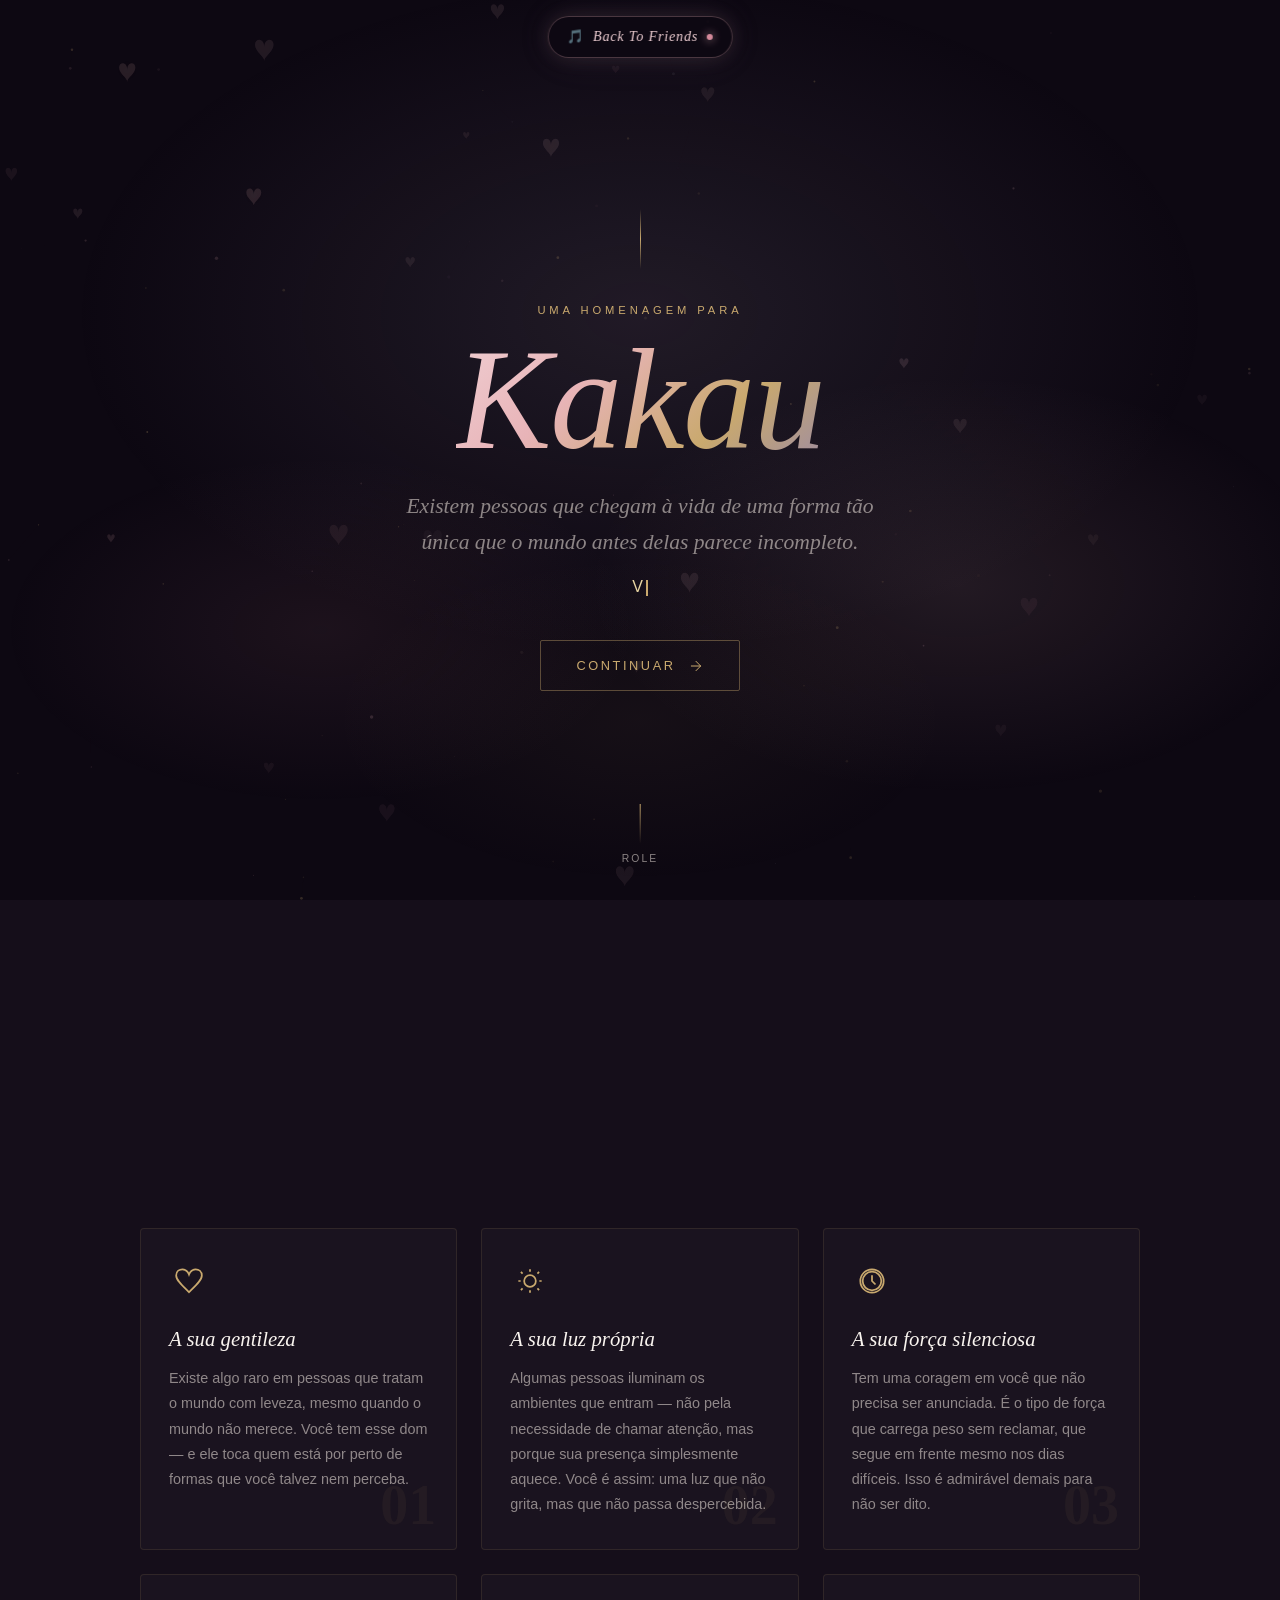
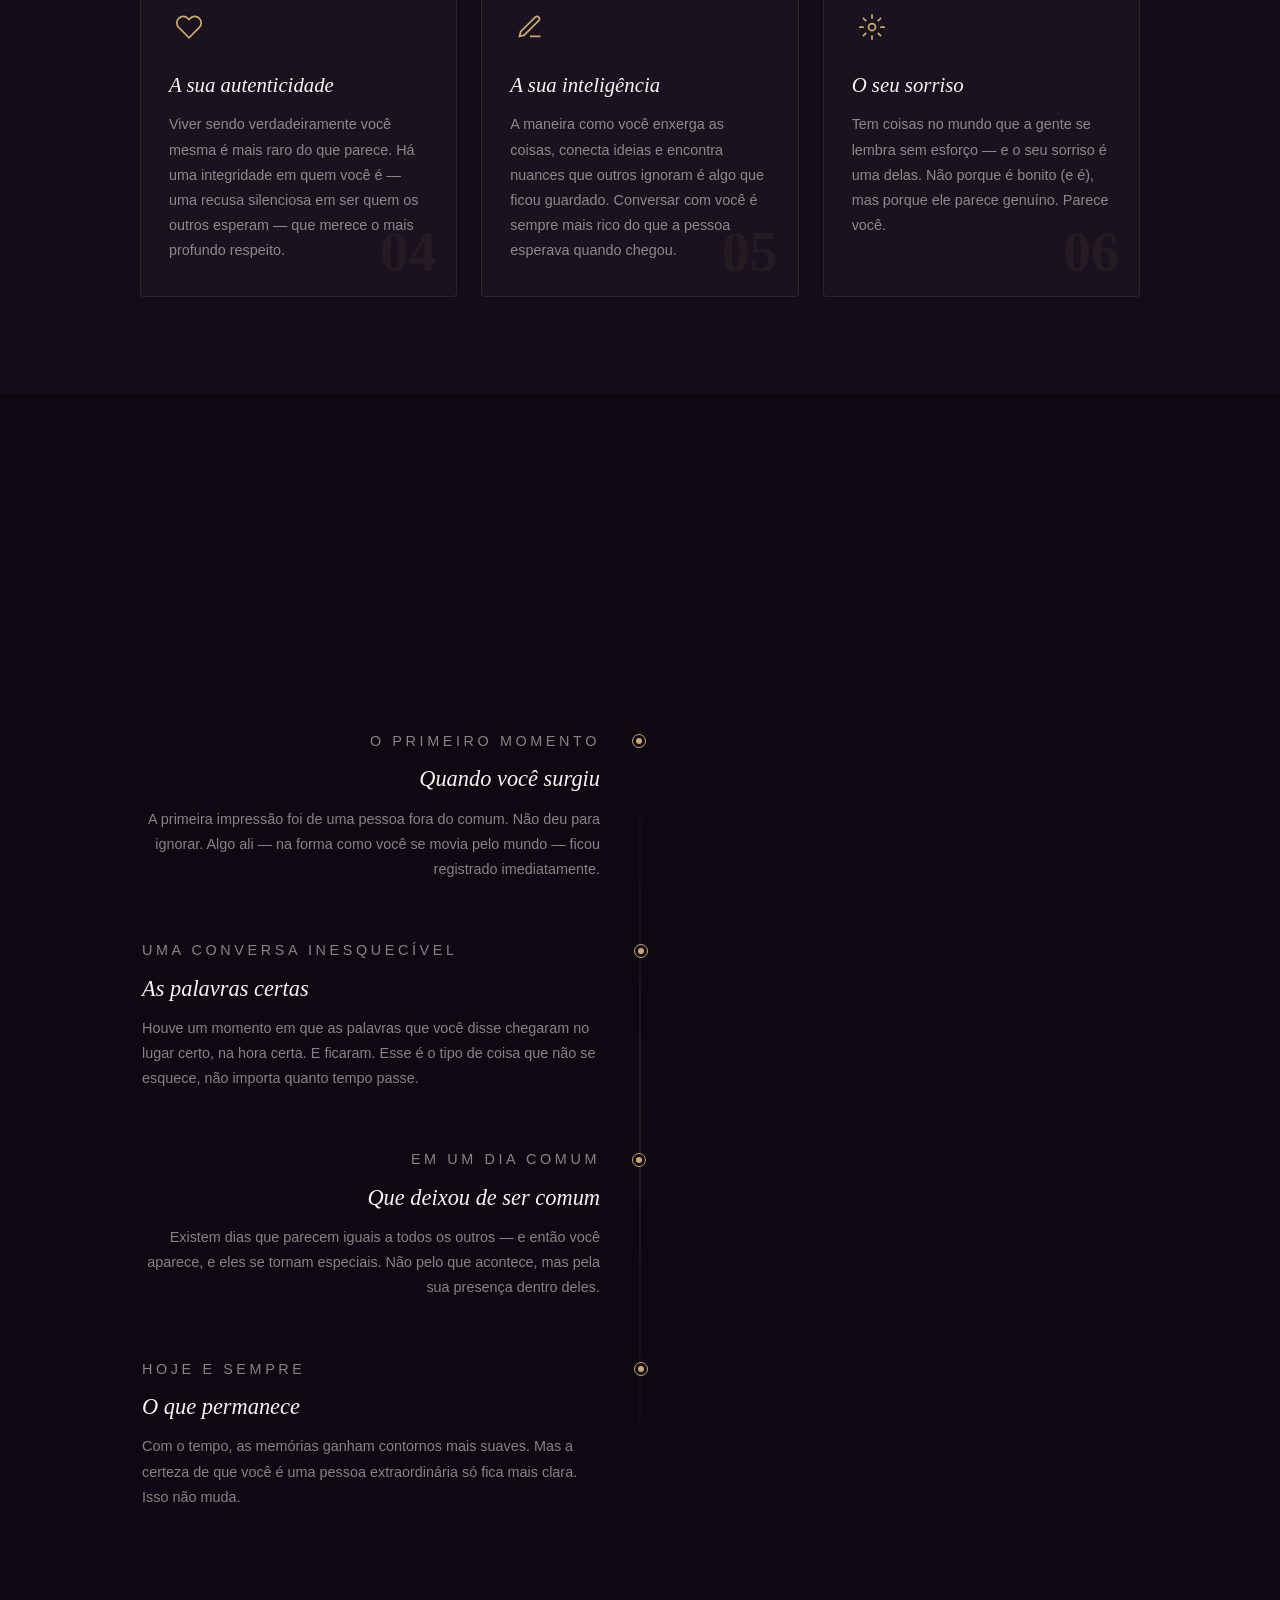
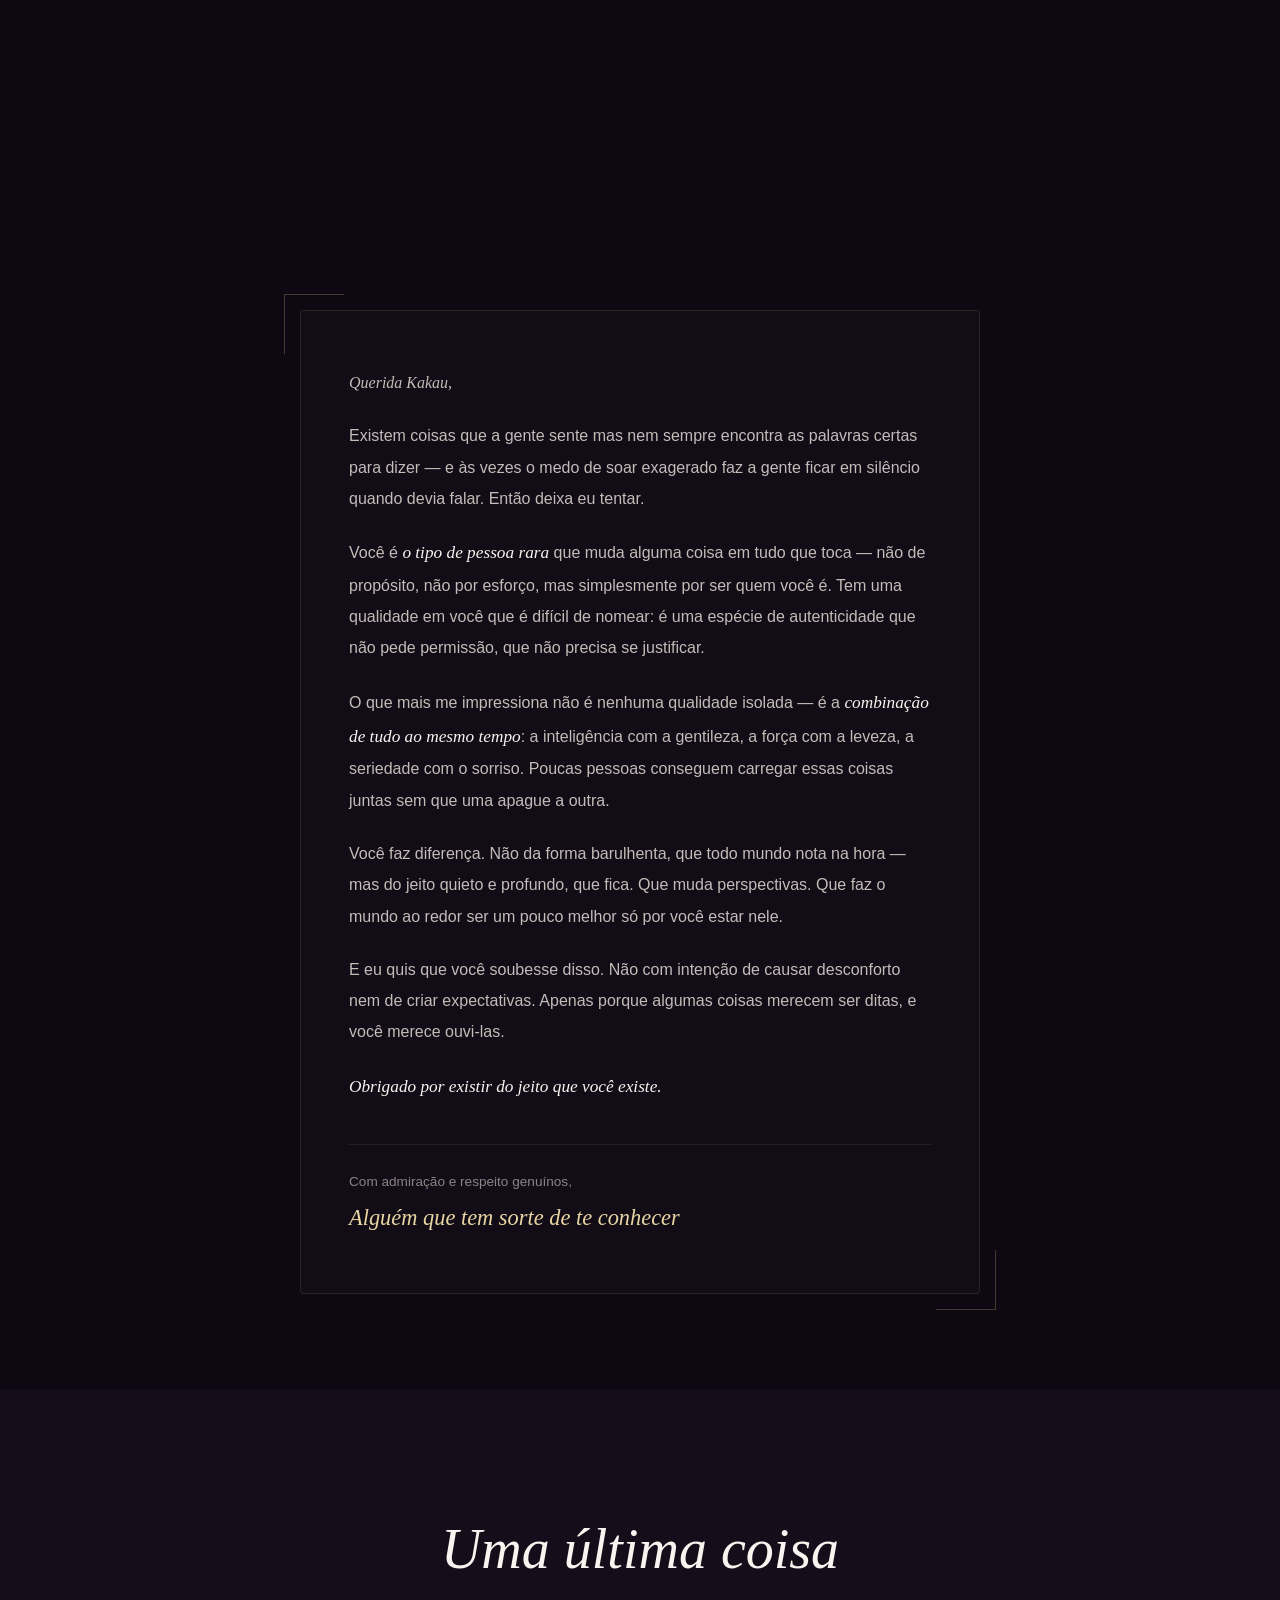
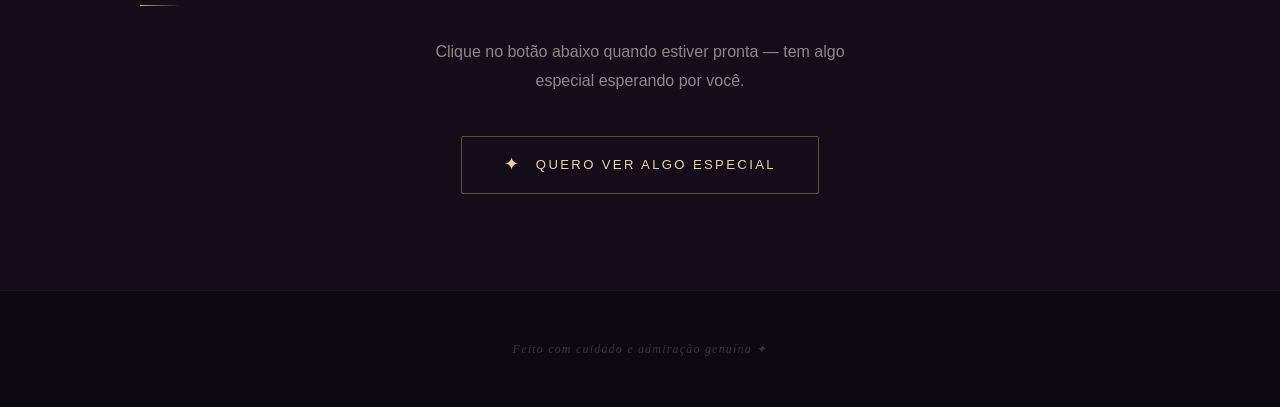
==== commit b7de991c: "Add files via upload" ====
--- a/index.html
+++ b/index.html
@@ -13,15 +13,16 @@
   --nome: "Kakau"; /* ← EDITE AQUI O NOME */
 
   --c-creme:    #F9F4EF;
-  --c-rose:     #E8C5C0;
-  --c-blush:    #D4A5A0;
+  --c-rose:     #E8B4B8;
+  --c-blush:    #D4899A;
+  --c-lavender: #9B8AA5;
   --c-muted:    #B8907A;
   --c-terra:    #8C6155;
   --c-deep:     #3D2B26;
   --c-gold:     #C9A96E;
   --c-gold-lt:  #E8D5A3;
-  --c-bg:       #0F0A09;
-  --c-bg2:      #1A1008;
+  --c-bg:       #0D0812;
+  --c-bg2:      #150E1A;
   --c-text:     #F0E8E0;
   --c-muted-t:  rgba(240,232,224,0.55);
 
@@ -55,182 +56,75 @@
   inset: 0;
   pointer-events: none;
   z-index: 0;
-  opacity: 0.6;
+  opacity: 0.55;
+}
+
+#hearts-canvas {
+  position: fixed;
+  inset: 0;
+  pointer-events: none;
+  z-index: 0;
+  opacity: 0.9;
 }
 
 /* =============================================
-   PAINEL DE MÚSICA
+   BADGE — Back To Friends (somente visual)
    ============================================= */
-#music-panel {
+#music-now-playing {
   position: fixed;
   top: 1rem;
   left: 50%;
   transform: translateX(-50%);
   z-index: 1000;
-  width: min(520px, calc(100% - 2rem));
-  padding: 0.85rem 1.1rem;
-  border-radius: 6px;
-  border: 1px solid rgba(201,169,110,0.35);
-  background: rgba(15,10,9,0.82);
-  backdrop-filter: blur(14px);
-  display: flex;
-  flex-direction: column;
-  gap: 0.65rem;
-  box-shadow: 0 8px 32px rgba(0,0,0,0.35);
-}
-
-.music-panel-header {
-  font-family: var(--f-body);
-  font-size: 0.72rem;
-  letter-spacing: 0.12em;
-  color: var(--c-gold);
-  text-align: center;
-}
-
-.music-panel-row {
   display: flex;
   align-items: center;
-  gap: 0.75rem;
-}
-
-.music-info {
-  flex: 1;
-  min-width: 0;
-}
-
-.music-title {
-  display: block;
+  gap: 0.55rem;
+  padding: 0.5rem 1.15rem;
+  border-radius: 999px;
+  border: 1px solid rgba(232,180,184,0.28);
+  background: rgba(13,8,18,0.78);
+  backdrop-filter: blur(14px);
+  box-shadow:
+    0 0 20px rgba(232,180,184,0.12),
+    0 0 40px rgba(155,138,165,0.08);
+  animation: musicBadgeGlow 3.5s ease-in-out infinite;
+  pointer-events: none;
+}
+
+.music-now-icon { font-size: 0.85rem; line-height: 1; }
+
+.music-now-text {
   font-family: var(--f-display);
-  font-size: 0.95rem;
+  font-size: 0.88rem;
   font-style: italic;
-  color: var(--c-creme);
-  line-height: 1.2;
-  white-space: nowrap;
-  overflow: hidden;
-  text-overflow: ellipsis;
-}
-
-.music-status {
-  font-size: 0.65rem;
-  letter-spacing: 0.15em;
-  text-transform: uppercase;
-  color: var(--c-muted-t);
-  margin-top: 0.15rem;
-  display: block;
-}
-
-.music-status.is-playing { color: var(--c-gold-lt); }
-
-.music-progress-wrap {
-  display: flex;
-  align-items: center;
-  gap: 0.5rem;
-  width: 100%;
-}
-
-.music-progress {
-  flex: 1;
-  height: 4px;
-  background: rgba(201,169,110,0.15);
-  border-radius: 2px;
-  cursor: pointer;
-  position: relative;
-  overflow: hidden;
-}
-
-.music-progress-fill {
-  height: 100%;
-  width: 0%;
-  background: linear-gradient(90deg, var(--c-gold), var(--c-gold-lt));
-  border-radius: 2px;
-  pointer-events: none;
-}
-
-.music-time {
-  font-size: 0.6rem;
-  color: var(--c-muted-t);
-  letter-spacing: 0.05em;
-  min-width: 72px;
-  text-align: right;
-  flex-shrink: 0;
-}
-
-.music-controls-row {
-  display: flex;
-  align-items: center;
-  gap: 0.75rem;
-}
-
-.music-volume-wrap {
-  display: flex;
-  align-items: center;
-  gap: 0.35rem;
-  flex: 1;
-}
-
-.music-volume-wrap svg {
-  width: 14px;
-  height: 14px;
-  stroke: var(--c-gold);
-  fill: none;
-  flex-shrink: 0;
-}
-
-.music-volume {
-  width: 100%;
-  max-width: 100px;
-  height: 4px;
-  -webkit-appearance: none;
-  appearance: none;
-  background: rgba(201,169,110,0.15);
-  border-radius: 2px;
-  cursor: pointer;
-}
-
-.music-volume::-webkit-slider-thumb {
-  -webkit-appearance: none;
-  width: 10px;
-  height: 10px;
+  font-weight: 300;
+  color: #F0D0D4;
+  letter-spacing: 0.06em;
+}
+
+.music-now-pulse {
+  width: 6px;
+  height: 6px;
   border-radius: 50%;
-  background: var(--c-gold);
-  cursor: pointer;
-}
-
-.music-volume::-moz-range-thumb {
-  width: 10px;
-  height: 10px;
-  border-radius: 50%;
-  background: var(--c-gold);
-  border: none;
-  cursor: pointer;
-}
-
-#music-play-btn {
-  width: 36px;
-  height: 36px;
-  border-radius: 50%;
-  border: 1px solid rgba(201,169,110,0.35);
-  background: rgba(201,169,110,0.08);
-  cursor: pointer;
-  display: flex;
-  align-items: center;
-  justify-content: center;
-  flex-shrink: 0;
-  transition: border-color 0.3s, transform 0.2s, background 0.3s;
-  color: var(--c-gold);
-}
-
-#music-play-btn:hover {
-  border-color: var(--c-gold);
-  background: rgba(201,169,110,0.15);
-  transform: scale(1.06);
-}
-
-#music-play-btn svg { width: 14px; height: 14px; }
-
-@media (max-width: 480px) {
-  #music-panel { top: 0.75rem; padding: 0.75rem; }
-  .music-volume { max-width: 72px; }
+  background: var(--c-blush);
+  box-shadow: 0 0 10px rgba(232,180,184,0.85);
+  animation: musicPulse 1.5s ease-in-out infinite;
+}
+
+@keyframes musicBadgeGlow {
+  0%, 100% {
+    box-shadow: 0 0 18px rgba(232,180,184,0.10), 0 0 36px rgba(155,138,165,0.06);
+    border-color: rgba(232,180,184,0.22);
+  }
+  50% {
+    box-shadow: 0 0 28px rgba(232,180,184,0.28), 0 0 56px rgba(155,138,165,0.14);
+    border-color: rgba(232,180,184,0.42);
+  }
+}
+
+@keyframes musicPulse {
+  0%, 100% { transform: scale(1); opacity: 0.7; }
+  50%       { transform: scale(1.35); opacity: 1; }
 }
 
 /* =============================================
@@ -253,8 +147,10 @@
   position: absolute;
   inset: 0;
   background:
-    radial-gradient(ellipse 60% 50% at 50% 40%, rgba(201,169,110,0.08) 0%, transparent 70%),
-    radial-gradient(ellipse 40% 30% at 30% 70%, rgba(212,165,160,0.06) 0%, transparent 60%);
+    radial-gradient(ellipse 65% 55% at 50% 35%, rgba(155,138,165,0.14) 0%, transparent 68%),
+    radial-gradient(ellipse 50% 40% at 75% 65%, rgba(232,180,184,0.10) 0%, transparent 58%),
+    radial-gradient(ellipse 45% 35% at 25% 70%, rgba(212,137,154,0.08) 0%, transparent 55%),
+    radial-gradient(ellipse 40% 30% at 50% 80%, rgba(201,169,110,0.05) 0%, transparent 60%);
   pointer-events: none;
 }
 
@@ -293,7 +189,7 @@
 }
 
 .hero-name span {
-  background: linear-gradient(135deg, #E8D5A3 0%, #C9A96E 40%, #B8907A 100%);
+  background: linear-gradient(135deg, #F0D0D4 0%, #E8B4B8 35%, #C9A96E 70%, #9B8AA5 100%);
   -webkit-background-clip: text;
   -webkit-text-fill-color: transparent;
   background-clip: text;
@@ -610,92 +506,7 @@
 }
 
 /* =============================================
-   SEÇÃO 4 — GALERIA
-   ============================================= */
-#galeria { background: var(--c-bg2); }
-
-.gallery-grid {
-  display: grid;
-  grid-template-columns: repeat(3, 1fr);
-  grid-template-rows: auto;
-  gap: 1rem;
-  margin-top: 3rem;
-}
-
-.gallery-item {
-  position: relative;
-  aspect-ratio: 1;
-  background: rgba(255,255,255,0.03);
-  border: 1px solid rgba(201,169,110,0.12);
-  border-radius: 3px;
-  overflow: hidden;
-  cursor: pointer;
-  opacity: 0;
-  transform: scale(0.95);
-  transition: opacity 0.8s var(--ease-smooth), transform 0.8s var(--ease-smooth),
-              border-color 0.35s;
-}
-.gallery-item.is-visible { opacity: 1; transform: scale(1); }
-.gallery-item:hover { border-color: rgba(201,169,110,0.3); }
-.gallery-item:nth-child(1) { grid-column: span 2; aspect-ratio: 2/1; }
-
-.gallery-placeholder {
-  position: absolute;
-  inset: 0;
-  display: flex;
-  flex-direction: column;
-  align-items: center;
-  justify-content: center;
-  gap: 0.75rem;
-  background: linear-gradient(135deg, rgba(201,169,110,0.04), rgba(212,165,160,0.04));
-  color: var(--c-muted-t);
-  transition: color 0.35s, background 0.35s;
-}
-.gallery-item:hover .gallery-placeholder {
-  color: var(--c-gold);
-  background: rgba(201,169,110,0.07);
-}
-.gallery-placeholder svg { width: 28px; height: 28px; stroke: currentColor; fill: none; stroke-width: 1; opacity: 0.5; }
-.gallery-placeholder span { font-size: 0.7rem; letter-spacing: 0.2em; text-transform: uppercase; }
-
-.gallery-overlay {
-  position: absolute;
-  inset: 0;
-  background: rgba(201,169,110,0.08);
-  opacity: 0;
-  transition: opacity 0.35s;
-  display: flex; align-items: center; justify-content: center;
-}
-.gallery-item:hover .gallery-overlay { opacity: 1; }
-.gallery-overlay-icon { width: 36px; height: 36px; stroke: var(--c-gold-lt); fill: none; }
-
-/* Se o usuário quiser inserir imagem real */
-.gallery-item img {
-  position: absolute;
-  inset: 0;
-  width: 100%;
-  height: 100%;
-  object-fit: cover;
-  transition: transform 0.6s var(--ease-smooth);
-}
-.gallery-item:hover img { transform: scale(1.04); }
-
-.gallery-hint {
-  text-align: center;
-  margin-top: 1.5rem;
-  font-size: 0.78rem;
-  color: var(--c-muted-t);
-  letter-spacing: 0.05em;
-  font-style: italic;
-}
-
-@media (max-width: 600px) {
-  .gallery-grid { grid-template-columns: repeat(2, 1fr); }
-  .gallery-item:nth-child(1) { grid-column: span 2; }
-}
-
-/* =============================================
-   SEÇÃO 5 — CARTA
+   SEÇÃO 4 — CARTA
    ============================================= */
 #carta { background: var(--c-bg); overflow: hidden; }
 
@@ -862,9 +673,9 @@
 .overlay-content {
   position: relative;
   z-index: 1;
-  text-align: center;
-  padding: 2rem;
-  max-width: 620px;
+  padding: 1.5rem 2rem 2rem;
+  max-width: 960px;
+  width: 100%;
   opacity: 0;
   transform: translateY(20px) scale(0.98);
   transition: opacity 0.8s, transform 0.8s var(--ease-smooth);
@@ -872,54 +683,131 @@
 #overlay.active .overlay-content {
   opacity: 1;
   transform: translateY(0) scale(1);
-  transition-delay: 0.8s;
-}
-
-.overlay-msg {
+  transition-delay: 0.5s;
+}
+
+.lyrics-header {
+  text-align: center;
+  margin-bottom: 1.5rem;
+}
+
+.lyrics-header h2 {
   font-family: var(--f-display);
-  font-size: clamp(1.4rem, 4vw, 2.1rem);
+  font-size: clamp(1.2rem, 3vw, 1.6rem);
   font-weight: 300;
   font-style: italic;
-  color: var(--c-creme);
-  margin-bottom: 1rem;
-  opacity: 0;
-  transform: translateY(16px);
-  transition: opacity 0.9s var(--ease-smooth), transform 0.9s var(--ease-smooth);
-  line-height: 1.3;
-}
-.overlay-msg.show { opacity: 1; transform: translateY(0); }
-
-.overlay-sep {
-  width: 30px;
-  height: 1px;
-  background: var(--c-gold);
-  margin: 1.25rem auto;
-  opacity: 0;
-  transform: scaleX(0);
-  transition: opacity 0.6s, transform 0.6s var(--ease-smooth);
-}
-.overlay-sep.show { opacity: 1; transform: scaleX(1); }
-
-.overlay-final {
+  color: var(--c-rose);
+  text-shadow: 0 0 20px rgba(255,60,80,0.35);
+}
+
+.lyrics-header p {
+  font-size: 0.65rem;
+  letter-spacing: 0.25em;
+  text-transform: uppercase;
+  color: var(--c-muted-t);
+  margin-top: 0.35rem;
+}
+
+.lyrics-columns {
+  display: grid;
+  grid-template-columns: 1fr 1fr;
+  gap: 1.5rem 2rem;
+  max-height: min(62vh, 520px);
+  overflow-y: auto;
+  padding: 0.5rem 0.25rem;
+  scrollbar-width: thin;
+  scrollbar-color: rgba(255,60,80,0.3) transparent;
+}
+
+.lyrics-col-label {
+  font-size: 0.62rem;
+  letter-spacing: 0.3em;
+  text-transform: uppercase;
+  color: rgba(255,80,90,0.55);
+  margin-bottom: 0.75rem;
+  text-align: center;
+  position: sticky;
+  top: 0;
+  background: linear-gradient(to bottom, rgba(8,5,4,0.95), transparent);
+  padding-bottom: 0.5rem;
+  z-index: 2;
+}
+
+.lyric-line {
   font-family: var(--f-display);
-  font-size: clamp(1rem, 3vw, 1.35rem);
-  font-weight: 400;
+  font-size: clamp(0.95rem, 2.2vw, 1.15rem);
+  font-weight: 300;
   font-style: italic;
-  color: var(--c-gold-lt);
-  line-height: 1.5;
-  opacity: 0;
-  transform: translateY(16px);
-  transition: opacity 1.2s var(--ease-smooth), transform 1.2s var(--ease-smooth);
-  margin-bottom: 2.5rem;
-}
-.overlay-final.show { opacity: 1; transform: translateY(0); }
+  line-height: 1.45;
+  padding: 0.55rem 0.85rem;
+  margin-bottom: 0.35rem;
+  border-radius: 6px;
+  color: rgba(240,232,224,0.22);
+  opacity: 0.35;
+  transform: scale(0.98);
+  transition:
+    color 0.35s var(--ease-smooth),
+    opacity 0.35s var(--ease-smooth),
+    transform 0.35s var(--ease-smooth),
+    text-shadow 0.35s var(--ease-smooth),
+    box-shadow 0.35s var(--ease-smooth),
+    background 0.35s var(--ease-smooth);
+}
+
+.lyric-line.past {
+  opacity: 0.5;
+  color: rgba(240,232,224,0.4);
+}
+
+.lyric-line.active {
+  opacity: 1;
+  transform: scale(1.04);
+  color: #FFE8EA;
+  background: rgba(180,15,30,0.22);
+  box-shadow:
+    0 0 20px rgba(255,40,60,0.55),
+    0 0 45px rgba(255,25,50,0.4),
+    0 0 70px rgba(220,15,35,0.25),
+    inset 0 0 25px rgba(255,60,80,0.12);
+  text-shadow:
+    0 0 8px rgba(255,80,95,1),
+    0 0 18px rgba(255,50,70,0.95),
+    0 0 36px rgba(255,30,55,0.8),
+    0 0 60px rgba(200,10,30,0.6);
+  animation: lyricPulse 1.2s ease-in-out infinite;
+}
+
+@keyframes lyricPulse {
+  0%, 100% {
+    box-shadow:
+      0 0 20px rgba(255,40,60,0.5),
+      0 0 45px rgba(255,25,50,0.35),
+      inset 0 0 25px rgba(255,60,80,0.1);
+  }
+  50% {
+    box-shadow:
+      0 0 28px rgba(255,50,70,0.75),
+      0 0 60px rgba(255,30,55,0.55),
+      0 0 90px rgba(220,15,35,0.35),
+      inset 0 0 30px rgba(255,80,90,0.18);
+  }
+}
+
+@media (max-width: 640px) {
+  .lyrics-columns {
+    grid-template-columns: 1fr;
+    gap: 0;
+    max-height: 65vh;
+  }
+  .lyrics-col-pt { margin-top: 0.5rem; padding-top: 0.75rem; border-top: 1px solid rgba(255,60,80,0.15); }
+  .overlay-content { padding: 1rem 1.25rem 1.5rem; }
+}
 
 .btn-fechar {
-  display: inline-flex;
   align-items: center;
   gap: 0.5rem;
   padding: 0.7rem 1.8rem;
-  border: 1px solid rgba(201,169,110,0.3);
+  border: 1px solid rgba(255,60,80,0.35);
   border-radius: 2px;
   background: transparent;
   color: var(--c-muted-t);
@@ -928,12 +816,16 @@
   letter-spacing: 0.2em;
   text-transform: uppercase;
   cursor: pointer;
-  transition: color 0.3s, border-color 0.3s;
-  opacity: 0;
-  transition: opacity 0.6s, color 0.3s, border-color 0.3s;
-}
-.btn-fechar.show { opacity: 1; }
-.btn-fechar:hover { color: var(--c-gold); border-color: rgba(201,169,110,0.5); }
+  margin: 1.5rem auto 0;
+  display: flex;
+  width: fit-content;
+  transition: color 0.3s, border-color 0.3s, box-shadow 0.3s;
+}
+.btn-fechar:hover {
+  color: #FFB0B8;
+  border-color: rgba(255,60,80,0.6);
+  box-shadow: 0 0 20px rgba(255,40,60,0.25);
+}
 
 /* =============================================
    RODAPÉ
@@ -995,48 +887,15 @@
      CANVAS FUNDO (partículas globais)
      ============================================= -->
 <canvas id="canvas-bg"></canvas>
-
-<!-- =============================================
-     PAINEL DE MÚSICA — Back To Friends
-     Back To Friends — sombr
-     ============================================= -->
-<audio id="bg-audio" src="ytmp3free.cc_sombr-back-to-friends-official-video-youtubemp3free.org.mp3" preload="metadata" loop></audio>
-
-<div id="music-panel" role="region" aria-label="Player musical">
-  <div class="music-panel-header">🎵 Back To Friends</div>
-
-  <div class="music-panel-row">
-    <div class="music-info">
-      <span class="music-title" id="music-title">Back To Friends</span>
-      <span class="music-status" id="music-status">Pausada</span>
-    </div>
-  </div>
-
-  <div class="music-progress-wrap">
-    <div class="music-progress" id="music-progress" role="slider" aria-label="Progresso da música" aria-valuemin="0" aria-valuemax="100" aria-valuenow="0" tabindex="0">
-      <div class="music-progress-fill" id="music-progress-fill"></div>
-    </div>
-    <span class="music-time" id="music-time">0:00 / 0:00</span>
-  </div>
-
-  <div class="music-controls-row">
-    <div class="music-volume-wrap">
-      <svg viewBox="0 0 24 24" xmlns="http://www.w3.org/2000/svg" aria-hidden="true">
-        <path d="M11 5L6 9H2v6h4l5 4V5z" stroke-width="1.5" stroke-linecap="round" stroke-linejoin="round"/>
-        <path d="M15.54 8.46a5 5 0 0 1 0 7.07M19.07 4.93a10 10 0 0 1 0 14.14" stroke-width="1.5" stroke-linecap="round"/>
-      </svg>
-      <input type="range" class="music-volume" id="music-volume" min="0" max="1" step="0.01" value="0.7" aria-label="Volume">
-    </div>
-    <button id="music-play-btn" title="Play / Pause" aria-label="Play ou pausar">
-      <svg id="icon-play" viewBox="0 0 24 24" xmlns="http://www.w3.org/2000/svg">
-        <polygon points="8,5 19,12 8,19" fill="var(--c-gold)"/>
-      </svg>
-      <svg id="icon-pause" viewBox="0 0 24 24" xmlns="http://www.w3.org/2000/svg" style="display:none">
-        <rect x="6" y="4" width="4" height="16" rx="1" fill="var(--c-gold)"/>
-        <rect x="14" y="4" width="4" height="16" rx="1" fill="var(--c-gold)"/>
-      </svg>
-    </button>
-  </div>
+<canvas id="hearts-canvas"></canvas>
+
+<!-- Música — inicia automaticamente (sem controles) -->
+<audio id="bg-audio" preload="auto" loop playsinline></audio>
+
+<div id="music-now-playing" aria-hidden="true">
+  <span class="music-now-icon">🎵</span>
+  <span class="music-now-text">Back To Friends</span>
+  <span class="music-now-pulse"></span>
 </div>
 
 <!-- =============================================
@@ -1051,7 +910,7 @@
   <!-- ← EDITE O NOME ABAIXO -->
   <h1 class="hero-name"><span id="hero-nome">Kakau</span></h1>
 
-  <p class="hero-tagline">Tem pessoas que chegam sem avisar e ficam para sempre — não no lugar onde a gente quer, mas em algum canto do coração que a gente nem sabia que existia.</p>
+  <p class="hero-tagline">Existem pessoas que chegam à vida de uma forma tão única que o mundo antes delas parece incompleto.</p>
 
   <p class="hero-typed" id="typed-text"><span class="cursor-blink"></span></p>
 
@@ -1084,8 +943,8 @@
         <div class="card-icon">
           <svg viewBox="0 0 24 24"><path d="M12 21.593c-5.63-5.539-11-10.297-11-14.402 0-3.791 3.068-5.191 5.281-5.191 1.312 0 4.151.501 5.719 4.457 1.59-3.968 4.464-4.447 5.726-4.447 2.54 0 5.274 1.621 5.274 5.181 0 4.069-5.136 8.625-11 14.402z"/></svg>
         </div>
-        <h3>A forma como você cuida</h3>
-        <p>Você cuida das pessoas de um jeito que elas percebem — mas que você faz sem pensar, como se fosse natural. E talvez seja. Mas pra quem recebe, não é pouca coisa. É tudo.</p>
+        <h3>A sua gentileza</h3>
+        <p>Existe algo raro em pessoas que tratam o mundo com leveza, mesmo quando o mundo não merece. Você tem esse dom — e ele toca quem está por perto de formas que você talvez nem perceba.</p>
         <span class="card-num">01</span>
       </article>
 
@@ -1094,8 +953,8 @@
         <div class="card-icon">
           <svg viewBox="0 0 24 24"><circle cx="12" cy="12" r="5"/><path d="M12 2v2M12 20v2M4.22 4.22l1.42 1.42M18.36 18.36l1.42 1.42M2 12h2M20 12h2M4.22 19.78l1.42-1.42M18.36 5.64l1.42-1.42"/></svg>
         </div>
-        <h3>O que você faz com os outros</h3>
-        <p>Perto de você, as pessoas ficam mais leves. É difícil de explicar como isso funciona — mas funciona. Tem uma energia em você que desarmou gente que não tinha intenção nenhuma de ser desarmada.</p>
+        <h3>A sua luz própria</h3>
+        <p>Algumas pessoas iluminam os ambientes que entram — não pela necessidade de chamar atenção, mas porque sua presença simplesmente aquece. Você é assim: uma luz que não grita, mas que não passa despercebida.</p>
         <span class="card-num">02</span>
       </article>
 
@@ -1104,8 +963,8 @@
         <div class="card-icon">
           <svg viewBox="0 0 24 24"><path d="M12 2a10 10 0 1 0 10 10A10 10 0 0 0 12 2zm0 18a8 8 0 1 1 8-8 8 8 0 0 1-8 8zm0-13v5l3 3"/></svg>
         </div>
-        <h3>Como você enfrenta as coisas</h3>
-        <p>Você já passou por coisas que poderiam ter te quebrado. Mas não quebraram. Tem uma força quieta em você — não a força de quem não sente, mas a de quem sente tudo e vai assim mesmo.</p>
+        <h3>A sua força silenciosa</h3>
+        <p>Tem uma coragem em você que não precisa ser anunciada. É o tipo de força que carrega peso sem reclamar, que segue em frente mesmo nos dias difíceis. Isso é admirável demais para não ser dito.</p>
         <span class="card-num">03</span>
       </article>
 
@@ -1114,8 +973,8 @@
         <div class="card-icon">
           <svg viewBox="0 0 24 24"><path d="M20.84 4.61a5.5 5.5 0 0 0-7.78 0L12 5.67l-1.06-1.06a5.5 5.5 0 0 0-7.78 7.78l1.06 1.06L12 21.23l7.78-7.78 1.06-1.06a5.5 5.5 0 0 0 0-7.78z"/></svg>
         </div>
-        <h3>Ser você mesma, sem pedir licença</h3>
-        <p>Você não tenta agradar todo mundo. Não se dobra pra caber no que os outros esperam. Isso parece simples — mas não é. A maioria das pessoas passa a vida inteira sem conseguir.</p>
+        <h3>A sua autenticidade</h3>
+        <p>Viver sendo verdadeiramente você mesma é mais raro do que parece. Há uma integridade em quem você é — uma recusa silenciosa em ser quem os outros esperam — que merece o mais profundo respeito.</p>
         <span class="card-num">04</span>
       </article>
 
@@ -1124,8 +983,8 @@
         <div class="card-icon">
           <svg viewBox="0 0 24 24"><path d="M12 20h9M16.5 3.5a2.121 2.121 0 0 1 3 3L7 19l-4 1 1-4L16.5 3.5z"/></svg>
         </div>
-        <h3>Como você pensa e fala</h3>
-        <p>Conversar com você é diferente. Você tem um jeito de enxergar as coisas que surpreende — não porque é rebuscado, mas porque é verdadeiro. Cada conversa deixa alguma coisa nova na cabeça da gente.</p>
+        <h3>A sua inteligência</h3>
+        <p>A maneira como você enxerga as coisas, conecta ideias e encontra nuances que outros ignoram é algo que ficou guardado. Conversar com você é sempre mais rico do que a pessoa esperava quando chegou.</p>
         <span class="card-num">05</span>
       </article>
 
@@ -1134,8 +993,8 @@
         <div class="card-icon">
           <svg viewBox="0 0 24 24"><circle cx="12" cy="12" r="3"/><path d="M12 1v4M12 19v4M4.22 4.22l2.83 2.83M16.95 16.95l2.83 2.83M1 12h4M19 12h4M4.22 19.78l2.83-2.83M16.95 7.05l2.83-2.83"/></svg>
         </div>
-        <h3>O jeito que você sorri</h3>
-        <p>O seu sorriso não é de quem quer agradar. É de quem realmente achou graça. E quando ele aparece de verdade, para tudo ao redor. A gente nota. A gente guarda.</p>
+        <h3>O seu sorriso</h3>
+        <p>Tem coisas no mundo que a gente se lembra sem esforço — e o seu sorriso é uma delas. Não porque é bonito (e é), mas porque ele parece genuíno. Parece você.</p>
         <span class="card-num">06</span>
       </article>
 
@@ -1201,10 +1060,8 @@
   </div>
 </section>
 
-
-
 <!-- =============================================
-     SEÇÃO 5 — CARTA
+     SEÇÃO 4 — CARTA
      ============================================= -->
 <section id="carta" aria-label="Carta especial">
   <div class="section-inner">
@@ -1265,10 +1122,23 @@
 <!-- =============================================
      OVERLAY CINEMATOGRÁFICO
      ============================================= -->
-<div id="overlay" role="dialog" aria-modal="true" aria-label="Mensagem especial">
+<div id="overlay" role="dialog" aria-modal="true" aria-label="Letra de Back To Friends">
   <canvas id="overlay-canvas"></canvas>
   <div class="overlay-content">
-    <div id="overlay-msgs"></div>
+    <div class="lyrics-header">
+      <h2>🎵 Back To Friends</h2>
+      <p>sincronizado com a música</p>
+    </div>
+    <div class="lyrics-columns">
+      <div class="lyrics-col lyrics-col-en">
+        <p class="lyrics-col-label">Original</p>
+        <div id="lyrics-en"></div>
+      </div>
+      <div class="lyrics-col lyrics-col-pt">
+        <p class="lyrics-col-label">Tradução</p>
+        <div id="lyrics-pt"></div>
+      </div>
+    </div>
     <button class="btn-fechar" id="btn-fechar">✕ &nbsp; Fechar</button>
   </div>
 </div>
@@ -1291,27 +1161,50 @@
   nome: 'Kakau', // ← Nome da garota (também ajuste no HTML acima)
 
   typedPhrases: [
-    'Você é o tipo de pessoa que a gente não esquece.',
-    'Pensar em você sempre dói um pouco — do jeito bom.',
-    'Você faz falta mesmo quando está por perto.',
-    'Não sei explicar. Só sei que é você.',
-    'Te conhecer mudou alguma coisa em mim.',
+    'Você não é comum. Nunca foi.',
+    'O mundo é melhor com você nele.',
+    'Algumas pessoas são inesquecíveis — você é uma delas.',
+    'Obrigado por ser quem você é.',
   ],
 
-  // Mensagens do overlay cinematográfico
-  overlayMsgs: [
-    'Sabe aquela sensação de olhar pra alguém e sentir que o tempo para?',
-    'É isso que acontece com você.',
-    'Não é algo que eu escolhi sentir.',
-    'Simplesmente aconteceu — e ficou.',
-    'E tudo bem. Porque te conhecer, do jeito que foi, já valeu.',
-    'Você é uma das coisas mais bonitas que já aconteceram na minha vida.',
+  musicTitle: 'Back To Friends',
+  musicSrc: './back-to-friends.mp3',
+
+  // Ajuste fino se a letra não bater com o áudio (ex: -1.5 ou +0.8)
+  lyricsOffset: -1.2,
+
+  lyrics: [
+    { start: 23.0,  en: 'Touch my body tender',                                      pt: 'Toque o meu corpo com carinho' },
+    { start: 27.6,  en: "'Cause the feeling makes me weak",                           pt: 'Porque essa sensação me deixa fraco' },
+    { start: 33.1,  en: 'Kicking off the covers',                                    pt: 'Jogo os lençóis de lado' },
+    { start: 37.7,  en: "I see the ceiling while you're looking down at me",         pt: 'Fico olhando para o teto enquanto você olha para mim' },
+    { start: 43.8,  en: 'How can we go back to being friends',                       pt: 'Como podemos voltar a ser amigos' },
+    { start: 48.8,  en: 'When we just shared a bed?',                                pt: 'Quando já dividimos uma cama?' },
+    { start: 54.1,  en: 'How can you look at me and pretend',                        pt: 'Como você pode olhar para mim e fingir' },
+    { start: 59.2,  en: "I'm someone you've never met?",                             pt: 'Que eu sou alguém que você não conhece?' },
+    { start: 64.2,  en: 'It was last December',                                      pt: 'Era Dezembro passado' },
+    { start: 68.7,  en: "You were layin' on my chest",                               pt: 'Você estava deitada no meu peito' },
+    { start: 74.3,  en: 'I still remember',                                          pt: 'Ainda me lembro' },
+    { start: 79.1,  en: 'I was scared to take a breath',                             pt: 'Eu estava com medo de respirar' },
+    { start: 82.5,  en: "Didn't want you to move your head",                         pt: 'Não queria que você movesse a cabeça' },
+    { start: 85.5,  en: 'How can we go back to being friends',                       pt: 'Como podemos voltar a ser amigos' },
+    { start: 90.2,  en: 'When we just shared a bed? (Yeah)',                         pt: 'Quando já dividimos uma cama? (É)' },
+    { start: 95.6,  en: 'How can you look at me and pretend',                        pt: 'Como você pode olhar para mim e fingir' },
+    { start: 100.1, en: "I'm someone you've never met?",                             pt: 'Que eu sou alguém que você não conhece?' },
+    { start: 105.9, en: 'The devil in your eyes',                                    pt: 'O diabo nos seus olhos' },
+    { start: 112.0, en: "Won't deny the lies you've sold",                           pt: 'Não nega as mentiras que você já contou' },
+    { start: 118.7, en: "I'm holding on too tight",                                  pt: 'Estou me agarrando com todas as minhas forças' },
+    { start: 122.4, en: 'While you let go, this is casual',                          pt: 'Enquanto você não faz esforço algum, isso aqui é casual' },
+    { start: 136.7, en: 'How can we go back to being friends',                       pt: 'Como podemos voltar a ser amigos' },
+    { start: 141.8, en: 'When we just shared a bed? (Yeah)',                         pt: 'Quando já dividimos uma cama? (É)' },
+    { start: 147.1, en: 'How can you look at me and pretend',                        pt: 'Como você pode olhar para mim e fingir' },
+    { start: 151.9, en: "I'm someone you've never met?",                             pt: 'Que eu sou alguém que você não conhece?' },
+    { start: 157.2, en: 'How can we go back to being friends',                       pt: 'Como podemos voltar a ser amigos' },
+    { start: 162.2, en: 'When we just shared a bed? (Yeah)',                         pt: 'Quando já dividimos uma cama? (É)' },
+    { start: 167.8, en: 'How can you look at me and pretend',                        pt: 'Como você pode olhar para mim e fingir' },
+    { start: 172.6, en: "I'm someone you've never met?",                             pt: 'Que eu sou alguém que você não conhece?' },
+    { start: 181.1, en: "I'm someone you've never met (yeah)",                       pt: 'Que eu sou alguém que você não conhece? (É)' },
   ],
-
-  overlayFinal: '"Independentemente do caminho que a vida escolha para a gente, você vai continuar sendo uma das pessoas mais especiais que já existiram no meu mundo."',
-
-  musicTitle: 'Back To Friends',
-  musicSrc: 'ytmp3free.cc_sombr-back-to-friends-official-video-youtubemp3free.org.mp3',
 };
 
 /* --------------------------------------------------
@@ -1339,7 +1232,9 @@
       this.vy = (Math.random() - 0.5) * 0.18;
       this.r  = Math.random() * 1.5 + 0.3;
       this.alpha = Math.random() * 0.4 + 0.05;
-      this.gold = Math.random() > 0.6;
+      const roll = Math.random();
+      this.gold = roll > 0.55;
+      this.rose  = !this.gold && roll > 0.25;
     }
     update() {
       this.x += this.vx; this.y += this.vy;
@@ -1350,7 +1245,9 @@
       ctx.arc(this.x, this.y, this.r, 0, Math.PI * 2);
       ctx.fillStyle = this.gold
         ? `rgba(201,169,110,${this.alpha})`
-        : `rgba(240,232,224,${this.alpha * 0.5})`;
+        : this.rose
+          ? `rgba(232,180,184,${this.alpha * 0.7})`
+          : `rgba(155,138,165,${this.alpha * 0.45})`;
       ctx.fill();
     }
   }
@@ -1380,6 +1277,72 @@
     ctx.clearRect(0, 0, W, H);
     drawConnections();
     particles.forEach(p => { p.update(); p.draw(); });
+    requestAnimationFrame(loop);
+  }
+  loop();
+})();
+
+/* --------------------------------------------------
+   1b. CORAÇÕES FLUTUANTES (glow transparente)
+   -------------------------------------------------- */
+(function initHearts() {
+  const canvas = document.getElementById('hearts-canvas');
+  const ctx = canvas.getContext('2d');
+  let W, H;
+  const hearts = [];
+  const COUNT = 28;
+
+  function resize() {
+    W = canvas.width  = window.innerWidth;
+    H = canvas.height = window.innerHeight;
+  }
+  window.addEventListener('resize', resize);
+  resize();
+
+  function drawHeart(x, y, size, alpha) {
+    ctx.save();
+    ctx.translate(x, y);
+    ctx.scale(size / 16, size / 16);
+    ctx.shadowBlur = 18;
+    ctx.shadowColor = `rgba(232,180,184,${alpha * 0.7})`;
+    ctx.beginPath();
+    ctx.moveTo(0, 4);
+    ctx.bezierCurveTo(0, -4, -8, -4, -8, 2);
+    ctx.bezierCurveTo(-8, 8, 0, 12, 0, 16);
+    ctx.bezierCurveTo(0, 12, 8, 8, 8, 2);
+    ctx.bezierCurveTo(8, -4, 0, -4, 0, 4);
+    ctx.closePath();
+    ctx.fillStyle = `rgba(232,180,184,${alpha * 0.35})`;
+    ctx.fill();
+    ctx.restore();
+  }
+
+  class Heart {
+    constructor() { this.reset(true); }
+    reset(initial) {
+      this.x = Math.random() * W;
+      this.y = initial ? Math.random() * H : H + Math.random() * 80;
+      this.size = Math.random() * 14 + 6;
+      this.speed = Math.random() * 0.45 + 0.2;
+      this.alpha = Math.random() * 0.35 + 0.12;
+      this.wobble = Math.random() * Math.PI * 2;
+      this.wobbleSpeed = Math.random() * 0.02 + 0.008;
+      this.drift = (Math.random() - 0.5) * 0.35;
+    }
+    update() {
+      this.y -= this.speed;
+      this.wobble += this.wobbleSpeed;
+      this.x += this.drift + Math.sin(this.wobble) * 0.3;
+      if (this.y < -30) this.reset(false);
+    }
+    draw() { drawHeart(this.x, this.y, this.size, this.alpha); }
+  }
+
+  for (let i = 0; i < COUNT; i++) hearts.push(new Heart());
+
+  function loop() {
+    ctx.clearRect(0, 0, W, H);
+    hearts.forEach(h => { h.update(); h.draw(); });
     requestAnimationFrame(loop);
   }
   loop();
@@ -1431,12 +1394,6 @@
             setTimeout(() => card.classList.add('is-visible'), i * 120);
           });
         }
-        if (entry.target.classList.contains('gallery-grid')) {
-          const items = entry.target.querySelectorAll('.gallery-item');
-          items.forEach((item, i) => {
-            setTimeout(() => item.classList.add('is-visible'), i * 100);
-          });
-        }
       }
     });
   }, { threshold: 0.12, rootMargin: '0px 0px -60px 0px' });
@@ -1444,109 +1401,133 @@
   document.querySelectorAll(
     '.section-eyebrow, .section-title, .divider, .reveal, ' +
     '.carta-inner, .t-item, .interativa-desc, .btn-especial, ' +
-    '.cards-grid, .gallery-grid'
+    '.cards-grid'
   ).forEach(el => observer.observe(el));
 })();
 
 /* --------------------------------------------------
-   4. PAINEL DE MÚSICA — Back To Friends
+   4. MÚSICA — Back To Friends (autoplay)
    -------------------------------------------------- */
 (function initMusic() {
-  const audio       = document.getElementById('bg-audio');
-  const playBtn     = document.getElementById('music-play-btn');
-  const iconPlay    = document.getElementById('icon-play');
-  const iconPause   = document.getElementById('icon-pause');
-  const statusEl    = document.getElementById('music-status');
-  const titleEl     = document.getElementById('music-title');
-  const progress    = document.getElementById('music-progress');
-  const progressFill = document.getElementById('music-progress-fill');
-  const timeEl      = document.getElementById('music-time');
-  const volumeSlider = document.getElementById('music-volume');
+  const audio = document.getElementById('bg-audio');
+  if (!audio) return;
 
   audio.src = CONFIG.musicSrc;
-  titleEl.textContent = CONFIG.musicTitle;
-  audio.volume = parseFloat(volumeSlider.value);
-
-  function formatTime(sec) {
-    if (!isFinite(sec) || sec < 0) return '0:00';
-    const m = Math.floor(sec / 60);
-    const s = Math.floor(sec % 60);
-    return `${m}:${s.toString().padStart(2, '0')}`;
-  }
-
-  function updateUI() {
-    const current = audio.currentTime;
-    const duration = audio.duration || 0;
-    const pct = duration ? (current / duration) * 100 : 0;
-
-    progressFill.style.width = `${pct}%`;
-    progress.setAttribute('aria-valuenow', Math.round(pct));
-    timeEl.textContent = `${formatTime(current)} / ${formatTime(duration)}`;
-  }
-
-  function setPlayingState(playing) {
-    iconPlay.style.display  = playing ? 'none'  : 'block';
-    iconPause.style.display = playing ? 'block' : 'none';
-    statusEl.textContent    = playing ? 'Tocando' : 'Pausada';
-    statusEl.classList.toggle('is-playing', playing);
-  }
-
-  function togglePlay() {
-    if (audio.paused) {
-      audio.play().then(() => setPlayingState(true)).catch(() => setPlayingState(false));
-    } else {
-      audio.pause();
-      setPlayingState(false);
-    }
-  }
-
-  playBtn.addEventListener('click', togglePlay);
-
-  audio.addEventListener('timeupdate', updateUI);
-  audio.addEventListener('loadedmetadata', updateUI);
-  audio.addEventListener('ended', () => setPlayingState(false));
-
-  progress.addEventListener('click', (e) => {
-    const rect = progress.getBoundingClientRect();
-    const ratio = (e.clientX - rect.left) / rect.width;
-    if (audio.duration) audio.currentTime = ratio * audio.duration;
+  audio.volume = 0.65;
+  audio.loop = true;
+  audio.setAttribute('playsinline', '');
+  audio.setAttribute('webkit-playsinline', '');
+
+  let started = false;
+
+  function startMusic() {
+    if (started) return;
+    audio.play().then(() => { started = true; }).catch(() => {});
+  }
+
+  function unlock() { startMusic(); }
+
+  startMusic();
+
+  ['click', 'touchstart', 'keydown', 'scroll'].forEach(evt => {
+    document.addEventListener(evt, unlock, { once: true, passive: true });
   });
 
-  progress.addEventListener('keydown', (e) => {
-    if (!audio.duration) return;
-    const step = audio.duration * 0.05;
-    if (e.key === 'ArrowRight') audio.currentTime = Math.min(audio.duration, audio.currentTime + step);
-    if (e.key === 'ArrowLeft')  audio.currentTime = Math.max(0, audio.currentTime - step);
+  document.addEventListener('visibilitychange', () => {
+    if (!document.hidden && started && audio.paused) startMusic();
   });
-
-  volumeSlider.addEventListener('input', () => {
-    audio.volume = parseFloat(volumeSlider.value);
-  });
-
-  setPlayingState(false);
-  updateUI();
 })();
 
 /* --------------------------------------------------
-   5. OVERLAY CINEMATOGRÁFICO
+   5. OVERLAY — LETRA SINCRONIZADA (Back To Friends)
    -------------------------------------------------- */
 (function initOverlay() {
-  const overlay     = document.getElementById('overlay');
+  const overlay       = document.getElementById('overlay');
   const overlayCanvas = document.getElementById('overlay-canvas');
-  const msgsDiv     = document.getElementById('overlay-msgs');
-  const btnEspecial = document.getElementById('btn-especial');
-  const btnFechar   = document.getElementById('btn-fechar');
-
-  let overlayCtx, overlayAnim;
+  const lyricsEn      = document.getElementById('lyrics-en');
+  const lyricsPt      = document.getElementById('lyrics-pt');
+  const btnEspecial   = document.getElementById('btn-especial');
+  const btnFechar     = document.getElementById('btn-fechar');
+  const audio         = document.getElementById('bg-audio');
+
+  let overlayCtx, overlayAnim, syncAnim;
+  let lineElsEn = [], lineElsPt = [];
+  let lastActive = -1;
   const oParticles = [];
 
-  // Partículas do overlay (brilhos dourados)
+  function buildLyrics() {
+    lyricsEn.innerHTML = '';
+    lyricsPt.innerHTML = '';
+    lineElsEn = [];
+    lineElsPt = [];
+
+    CONFIG.lyrics.forEach((line, i) => {
+      const en = document.createElement('div');
+      en.className = 'lyric-line';
+      en.dataset.index = i;
+      en.textContent = line.en;
+      lyricsEn.appendChild(en);
+      lineElsEn.push(en);
+
+      const pt = document.createElement('div');
+      pt.className = 'lyric-line';
+      pt.dataset.index = i;
+      pt.textContent = line.pt;
+      lyricsPt.appendChild(pt);
+      lineElsPt.push(pt);
+    });
+  }
+
+  function syncLyrics() {
+    const t = audio.currentTime + (CONFIG.lyricsOffset || 0);
+    let active = -1;
+
+    for (let i = CONFIG.lyrics.length - 1; i >= 0; i--) {
+      if (t >= CONFIG.lyrics[i].start) {
+        active = i;
+        break;
+      }
+    }
+
+    lineElsEn.forEach((el, i) => {
+      el.classList.toggle('active', i === active);
+      el.classList.toggle('past', i < active);
+    });
+    lineElsPt.forEach((el, i) => {
+      el.classList.toggle('active', i === active);
+      el.classList.toggle('past', i < active);
+    });
+
+    if (active >= 0 && active !== lastActive) {
+      lastActive = active;
+      lineElsEn[active].scrollIntoView({ behavior: 'smooth', block: 'center' });
+      lineElsPt[active].scrollIntoView({ behavior: 'smooth', block: 'center' });
+    }
+    if (active < 0) lastActive = -1;
+  }
+
+  function startSync() {
+    cancelAnimationFrame(syncAnim);
+    function tick() {
+      if (overlay.classList.contains('active')) {
+        syncLyrics();
+        syncAnim = requestAnimationFrame(tick);
+      }
+    }
+    tick();
+  }
+
+  function stopSync() {
+    cancelAnimationFrame(syncAnim);
+  }
+
   function initOverlayCanvas() {
     const W = overlayCanvas.width  = window.innerWidth;
     const H = overlayCanvas.height = window.innerHeight;
     overlayCtx = overlayCanvas.getContext('2d');
-
-    for (let i = 0; i < 120; i++) {
+    oParticles.length = 0;
+
+    for (let i = 0; i < 100; i++) {
       oParticles.push({
         x: Math.random() * W,
         y: Math.random() * H,
@@ -1556,7 +1537,7 @@
         alpha: Math.random() * 0.6 + 0.2,
         life: Math.random(),
         decay: Math.random() * 0.003 + 0.001,
-        gold: Math.random() > 0.4,
+        red: Math.random() > 0.45,
         W, H
       });
     }
@@ -1579,16 +1560,17 @@
       const a = p.alpha * Math.min(p.life * 2, 1);
       overlayCtx.beginPath();
       overlayCtx.arc(p.x, p.y, p.r, 0, Math.PI * 2);
-      overlayCtx.fillStyle = p.gold
-        ? `rgba(201,169,110,${a})`
-        : `rgba(240,232,224,${a * 0.4})`;
+      overlayCtx.fillStyle = p.red
+        ? `rgba(255,60,80,${a * 0.55})`
+        : `rgba(232,180,184,${a * 0.35})`;
       overlayCtx.fill();
 
-      // brilho
       if (p.r > 1.5) {
         overlayCtx.beginPath();
         overlayCtx.arc(p.x, p.y, p.r * 3, 0, Math.PI * 2);
-        overlayCtx.fillStyle = `rgba(201,169,110,${a * 0.06})`;
+        overlayCtx.fillStyle = p.red
+          ? `rgba(255,40,60,${a * 0.07})`
+          : `rgba(201,169,110,${a * 0.04})`;
         overlayCtx.fill();
       }
     });
@@ -1596,76 +1578,31 @@
     overlayAnim = requestAnimationFrame(drawOverlayParticles);
   }
 
-  function buildMsg(text, type) {
-    if (type === 'sep') {
-      const sep = document.createElement('div');
-      sep.className = 'overlay-sep';
-      msgsDiv.appendChild(sep);
-      return sep;
-    }
-    if (type === 'final') {
-      const d = document.createElement('p');
-      d.className = 'overlay-final';
-      d.textContent = text;
-      msgsDiv.appendChild(d);
-      return d;
-    }
-    const d = document.createElement('p');
-    d.className = 'overlay-msg';
-    d.textContent = text;
-    msgsDiv.appendChild(d);
-    return d;
-  }
-
-  async function runSequence() {
-    const msgs   = CONFIG.overlayMsgs;
-    const final  = CONFIG.overlayFinal;
-    const delay  = ms => new Promise(r => setTimeout(r, ms));
-
-    await delay(900); // aguarda overlay escurecer
-
-    for (const msg of msgs) {
-      const el = buildMsg(msg, 'text');
-      await delay(50);
-      el.classList.add('show');
-      await delay(1600);
-    }
-
-    await delay(400);
-    const sep = buildMsg('', 'sep');
-    await delay(50);
-    sep.classList.add('show');
-    await delay(700);
-
-    const finalEl = buildMsg(final, 'final');
-    await delay(50);
-    finalEl.classList.add('show');
-
-    await delay(1200);
-    btnFechar.classList.add('show');
-  }
+  buildLyrics();
 
   btnEspecial.addEventListener('click', () => {
     overlay.classList.add('active');
     document.body.style.overflow = 'hidden';
     initOverlayCanvas();
     drawOverlayParticles();
-    runSequence();
+
+    audio.currentTime = 0;
+    audio.play().catch(() => {});
+
+    lineElsEn.forEach(el => el.classList.remove('active', 'past'));
+    lineElsPt.forEach(el => el.classList.remove('active', 'past'));
+    lastActive = -1;
+    startSync();
   });
 
   btnFechar.addEventListener('click', () => {
     overlay.classList.remove('active');
     document.body.style.overflow = '';
     cancelAnimationFrame(overlayAnim);
+    stopSync();
     oParticles.length = 0;
-    // Limpa msgs para próxima abertura
-    setTimeout(() => {
-      msgsDiv.innerHTML = '';
-      btnFechar.classList.remove('show');
-    }, 800);
   });
 
-  // Fechar com Escape
   document.addEventListener('keydown', e => {
     if (e.key === 'Escape' && overlay.classList.contains('active')) {
       btnFechar.click();
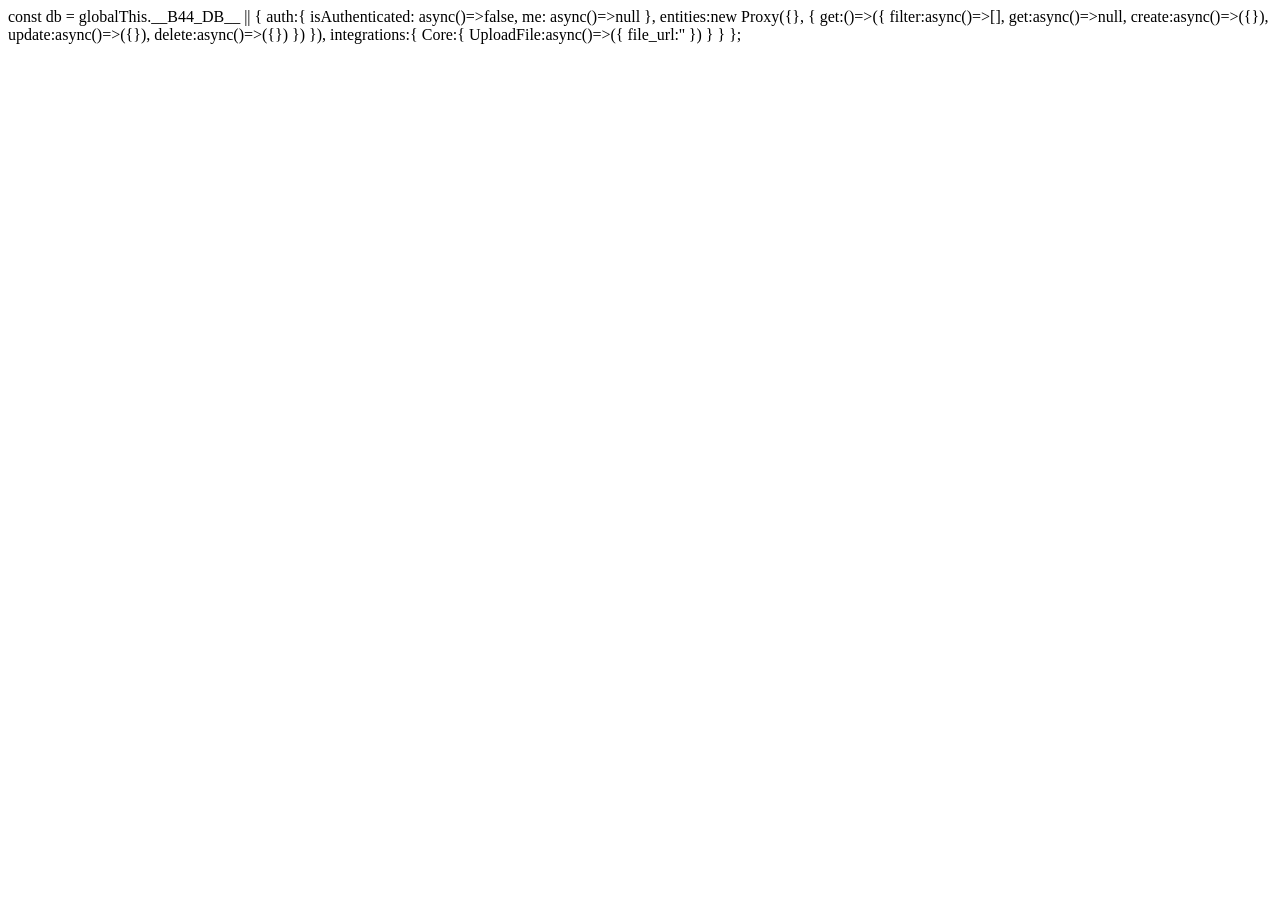
==== commit 7bfcc7fb: "Add files via upload" ====
--- a/index.html
+++ b/index.html
@@ -1,1643 +1,16 @@
-<!DOCTYPE html>
-<html lang="pt-BR">
-<head>
-<meta charset="UTF-8">
-<meta name="viewport" content="width=device-width, initial-scale=1.0">
-<title>Para Você — Algo Especial</title>
+const db = globalThis.__B44_DB__ || { auth:{ isAuthenticated: async()=>false, me: async()=>null }, entities:new Proxy({}, { get:()=>({ filter:async()=>[], get:async()=>null, create:async()=>({}), update:async()=>({}), delete:async()=>({}) }) }), integrations:{ Core:{ UploadFile:async()=>({ file_url:'' }) } } };
 
-<style>
-/* =============================================
-   VARIÁVEIS E RESET GLOBAL
-   ============================================= */
-:root {
-  --nome: "Kakau"; /* ← EDITE AQUI O NOME */
-
-  --c-creme:    #F9F4EF;
-  --c-rose:     #E8B4B8;
-  --c-blush:    #D4899A;
-  --c-lavender: #9B8AA5;
-  --c-muted:    #B8907A;
-  --c-terra:    #8C6155;
-  --c-deep:     #3D2B26;
-  --c-gold:     #C9A96E;
-  --c-gold-lt:  #E8D5A3;
-  --c-bg:       #0D0812;
-  --c-bg2:      #150E1A;
-  --c-text:     #F0E8E0;
-  --c-muted-t:  rgba(240,232,224,0.55);
-
-  --f-display: 'Cormorant Garamond', 'Georgia', serif;
-  --f-body:    'Inter', 'Helvetica Neue', sans-serif;
-
-  --ease-smooth: cubic-bezier(0.4, 0, 0.2, 1);
-  --ease-spring: cubic-bezier(0.34, 1.56, 0.64, 1);
-}
-
-*, *::before, *::after { box-sizing: border-box; margin: 0; padding: 0; }
-
-html { scroll-behavior: smooth; font-size: 16px; }
-
-body {
-  background: var(--c-bg);
-  color: var(--c-text);
-  font-family: var(--f-body);
-  overflow-x: hidden;
-  line-height: 1.7;
-}
-
-/* Importar fontes via @import dentro do CSS */
-@import url('https://fonts.googleapis.com/css2?family=Cormorant+Garamond:ital,wght@0,300;0,400;0,600;1,300;1,400;1,600&family=Inter:wght@300;400;500&display=swap');
-
-/* =============================================
-   PARTÍCULAS DE FUNDO (canvas global)
-   ============================================= */
-#canvas-bg {
-  position: fixed;
-  inset: 0;
-  pointer-events: none;
-  z-index: 0;
-  opacity: 0.55;
-}
-
-#hearts-canvas {
-  position: fixed;
-  inset: 0;
-  pointer-events: none;
-  z-index: 0;
-  opacity: 0.9;
-}
-
-/* =============================================
-   BADGE — Back To Friends (somente visual)
-   ============================================= */
-#music-now-playing {
-  position: fixed;
-  top: 1rem;
-  left: 50%;
-  transform: translateX(-50%);
-  z-index: 1000;
-  display: flex;
-  align-items: center;
-  gap: 0.55rem;
-  padding: 0.5rem 1.15rem;
-  border-radius: 999px;
-  border: 1px solid rgba(232,180,184,0.28);
-  background: rgba(13,8,18,0.78);
-  backdrop-filter: blur(14px);
-  box-shadow:
-    0 0 20px rgba(232,180,184,0.12),
-    0 0 40px rgba(155,138,165,0.08);
-  animation: musicBadgeGlow 3.5s ease-in-out infinite;
-  pointer-events: none;
-}
-
-.music-now-icon { font-size: 0.85rem; line-height: 1; }
-
-.music-now-text {
-  font-family: var(--f-display);
-  font-size: 0.88rem;
-  font-style: italic;
-  font-weight: 300;
-  color: #F0D0D4;
-  letter-spacing: 0.06em;
-}
-
-.music-now-pulse {
-  width: 6px;
-  height: 6px;
-  border-radius: 50%;
-  background: var(--c-blush);
-  box-shadow: 0 0 10px rgba(232,180,184,0.85);
-  animation: musicPulse 1.5s ease-in-out infinite;
-}
-
-@keyframes musicBadgeGlow {
-  0%, 100% {
-    box-shadow: 0 0 18px rgba(232,180,184,0.10), 0 0 36px rgba(155,138,165,0.06);
-    border-color: rgba(232,180,184,0.22);
-  }
-  50% {
-    box-shadow: 0 0 28px rgba(232,180,184,0.28), 0 0 56px rgba(155,138,165,0.14);
-    border-color: rgba(232,180,184,0.42);
-  }
-}
-
-@keyframes musicPulse {
-  0%, 100% { transform: scale(1); opacity: 0.7; }
-  50%       { transform: scale(1.35); opacity: 1; }
-}
-
-/* =============================================
-   SEÇÃO 1 — TELA INICIAL
-   ============================================= */
-#hero {
-  position: relative;
-  min-height: 100vh;
-  display: flex;
-  flex-direction: column;
-  align-items: center;
-  justify-content: center;
-  text-align: center;
-  padding: 2rem;
-  z-index: 1;
-  overflow: hidden;
-}
-
-.hero-glow {
-  position: absolute;
-  inset: 0;
-  background:
-    radial-gradient(ellipse 65% 55% at 50% 35%, rgba(155,138,165,0.14) 0%, transparent 68%),
-    radial-gradient(ellipse 50% 40% at 75% 65%, rgba(232,180,184,0.10) 0%, transparent 58%),
-    radial-gradient(ellipse 45% 35% at 25% 70%, rgba(212,137,154,0.08) 0%, transparent 55%),
-    radial-gradient(ellipse 40% 30% at 50% 80%, rgba(201,169,110,0.05) 0%, transparent 60%);
-  pointer-events: none;
-}
-
-.hero-ornament {
-  width: 1px;
-  height: 60px;
-  background: linear-gradient(to bottom, transparent, var(--c-gold), transparent);
-  margin: 0 auto 2rem;
-  opacity: 0;
-  animation: fadeIn 1.2s 0.5s var(--ease-smooth) forwards;
-}
-
-.hero-eyebrow {
-  font-family: var(--f-body);
-  font-size: 0.7rem;
-  font-weight: 400;
-  letter-spacing: 0.35em;
-  text-transform: uppercase;
-  color: var(--c-gold);
-  opacity: 0;
-  animation: fadeUp 1s 0.8s var(--ease-smooth) forwards;
-}
-
-/* ← NOME DA GAROTA — edite a variável --nome no :root acima */
-.hero-name {
-  font-family: var(--f-display);
-  font-size: clamp(4rem, 14vw, 9rem);
-  font-weight: 300;
-  font-style: italic;
-  line-height: 1.0;
-  letter-spacing: -0.01em;
-  color: var(--c-creme);
-  margin: 0.5rem 0 1rem;
-  opacity: 0;
-  animation: fadeUp 1.2s 1s var(--ease-smooth) forwards;
-}
-
-.hero-name span {
-  background: linear-gradient(135deg, #F0D0D4 0%, #E8B4B8 35%, #C9A96E 70%, #9B8AA5 100%);
-  -webkit-background-clip: text;
-  -webkit-text-fill-color: transparent;
-  background-clip: text;
-}
-
-.hero-tagline {
-  font-family: var(--f-display);
-  font-size: clamp(1rem, 2.5vw, 1.35rem);
-  font-weight: 300;
-  font-style: italic;
-  color: var(--c-muted-t);
-  max-width: 520px;
-  margin: 0 auto 0.75rem;
-  opacity: 0;
-  animation: fadeUp 1s 1.3s var(--ease-smooth) forwards;
-}
-
-.hero-typed {
-  font-family: var(--f-body);
-  font-size: clamp(0.85rem, 2vw, 1rem);
-  font-weight: 300;
-  color: var(--c-gold-lt);
-  letter-spacing: 0.04em;
-  min-height: 1.5em;
-  margin-bottom: 2.5rem;
-  opacity: 0;
-  animation: fadeUp 1s 1.6s var(--ease-smooth) forwards;
-}
-
-.cursor-blink {
-  display: inline-block;
-  width: 2px;
-  height: 1em;
-  background: var(--c-gold);
-  vertical-align: middle;
-  margin-left: 2px;
-  animation: blink 1s infinite;
-}
-
-.btn-continuar {
-  display: inline-flex;
-  align-items: center;
-  gap: 0.75rem;
-  padding: 0.85rem 2.2rem;
-  border: 1px solid rgba(201,169,110,0.4);
-  border-radius: 2px;
-  background: transparent;
-  color: var(--c-gold);
-  font-family: var(--f-body);
-  font-size: 0.8rem;
-  font-weight: 400;
-  letter-spacing: 0.2em;
-  text-transform: uppercase;
-  cursor: pointer;
-  transition: background 0.35s, border-color 0.35s, color 0.35s, transform 0.2s;
-  opacity: 0;
-  animation: fadeUp 1s 2s var(--ease-smooth) forwards;
-  text-decoration: none;
-}
-.btn-continuar:hover {
-  background: rgba(201,169,110,0.1);
-  border-color: var(--c-gold);
-  color: var(--c-gold-lt);
-  transform: translateY(-2px);
-}
-.btn-continuar svg { width: 16px; height: 16px; stroke: currentColor; fill: none; transition: transform 0.3s; }
-.btn-continuar:hover svg { transform: translateX(4px); }
-
-.hero-scroll-hint {
-  position: absolute;
-  bottom: 2rem;
-  left: 50%;
-  transform: translateX(-50%);
-  display: flex;
-  flex-direction: column;
-  align-items: center;
-  gap: 0.4rem;
-  opacity: 0;
-  animation: fadeIn 1s 3s var(--ease-smooth) forwards;
-  color: var(--c-muted-t);
-  font-size: 0.65rem;
-  letter-spacing: 0.2em;
-  text-transform: uppercase;
-}
-.scroll-line {
-  width: 1px;
-  height: 40px;
-  background: linear-gradient(to bottom, var(--c-gold), transparent);
-  animation: scrollPulse 2s infinite;
-}
-
-/* =============================================
-   SEÇÕES GERAIS
-   ============================================= */
-section {
-  position: relative;
-  z-index: 1;
-  padding: 6rem 2rem;
-}
-
-.section-inner {
-  max-width: 1000px;
-  margin: 0 auto;
-}
-
-.section-eyebrow {
-  font-family: var(--f-body);
-  font-size: 0.68rem;
-  letter-spacing: 0.35em;
-  text-transform: uppercase;
-  color: var(--c-gold);
-  margin-bottom: 0.75rem;
-  opacity: 0;
-  transform: translateY(20px);
-  transition: opacity 0.8s var(--ease-smooth), transform 0.8s var(--ease-smooth);
-}
-
-.section-title {
-  font-family: var(--f-display);
-  font-size: clamp(2.2rem, 5vw, 3.5rem);
-  font-weight: 300;
-  font-style: italic;
-  line-height: 1.15;
-  color: var(--c-creme);
-  margin-bottom: 1.5rem;
-  opacity: 0;
-  transform: translateY(20px);
-  transition: opacity 0.9s 0.1s var(--ease-smooth), transform 0.9s 0.1s var(--ease-smooth);
-}
-
-.divider {
-  width: 40px;
-  height: 1px;
-  background: linear-gradient(to right, var(--c-gold), transparent);
-  margin-bottom: 2rem;
-  opacity: 0;
-  transition: opacity 1s 0.2s;
-}
-
-.is-visible .section-eyebrow,
-.is-visible .section-title,
-.is-visible .divider {
-  opacity: 1;
-  transform: translateY(0);
-}
-
-/* =============================================
-   SEÇÃO 2 — MOTIVOS
-   ============================================= */
-#razoes { background: var(--c-bg2); }
-
-.cards-grid {
-  display: grid;
-  grid-template-columns: repeat(auto-fit, minmax(240px, 1fr));
-  gap: 1.5rem;
-  margin-top: 3rem;
-}
-
-.card-razao {
-  position: relative;
-  background: rgba(255,255,255,0.025);
-  border: 1px solid rgba(201,169,110,0.12);
-  border-radius: 4px;
-  padding: 2rem 1.75rem;
-  overflow: hidden;
-  opacity: 0;
-  transform: translateY(30px);
-  transition: opacity 0.8s var(--ease-smooth), transform 0.8s var(--ease-smooth),
-              border-color 0.35s, background 0.35s;
-}
-.card-razao.is-visible { opacity: 1; transform: translateY(0); }
-.card-razao:hover {
-  background: rgba(201,169,110,0.05);
-  border-color: rgba(201,169,110,0.3);
-}
-.card-razao::before {
-  content: '';
-  position: absolute;
-  top: 0; left: 0; right: 0;
-  height: 2px;
-  background: linear-gradient(90deg, transparent, var(--c-gold), transparent);
-  transform: scaleX(0);
-  transition: transform 0.5s var(--ease-smooth);
-}
-.card-razao:hover::before { transform: scaleX(1); }
-
-.card-icon {
-  width: 40px;
-  height: 40px;
-  display: flex;
-  align-items: center;
-  justify-content: center;
-  margin-bottom: 1.25rem;
-  color: var(--c-gold);
-  font-size: 1.5rem;
-}
-.card-icon svg { width: 28px; height: 28px; stroke: var(--c-gold); fill: none; stroke-width: 1.5; }
-
-.card-razao h3 {
-  font-family: var(--f-display);
-  font-size: 1.3rem;
-  font-weight: 400;
-  font-style: italic;
-  color: var(--c-creme);
-  margin-bottom: 0.6rem;
-}
-.card-razao p {
-  font-size: 0.9rem;
-  font-weight: 300;
-  color: var(--c-muted-t);
-  line-height: 1.75;
-}
-.card-num {
-  position: absolute;
-  bottom: 1rem;
-  right: 1.25rem;
-  font-family: var(--f-display);
-  font-size: 3.5rem;
-  font-weight: 600;
-  color: rgba(201,169,110,0.06);
-  line-height: 1;
-  pointer-events: none;
-  user-select: none;
-}
-
-/* =============================================
-   SEÇÃO 3 — LINHA DO TEMPO
-   ============================================= */
-#timeline { background: var(--c-bg); }
-
-.timeline-line {
-  position: relative;
-}
-.timeline-line::before {
-  content: '';
-  position: absolute;
-  left: 50%;
-  top: 0; bottom: 0;
-  width: 1px;
-  background: linear-gradient(to bottom, transparent, rgba(201,169,110,0.25), transparent);
-  transform: translateX(-50%);
-}
-
-.t-item {
-  display: flex;
-  align-items: flex-start;
-  gap: 2rem;
-  margin-bottom: 3.5rem;
-  opacity: 0;
-  transition: opacity 0.9s var(--ease-smooth), transform 0.9s var(--ease-smooth);
-}
-.t-item:nth-child(odd) { flex-direction: row; transform: translateX(-30px); }
-.t-item:nth-child(even) { flex-direction: row-reverse; transform: translateX(30px); }
-.t-item.is-visible { opacity: 1; transform: translateX(0); }
-
-.t-content {
-  flex: 1;
-  max-width: calc(50% - 2.5rem);
-}
-.t-item:nth-child(odd) .t-content { text-align: right; }
-.t-item:nth-child(even) .t-content { text-align: left; }
-
-.t-date {
-  font-family: var(--f-body);
-  font-size: 0.68rem;
-  letter-spacing: 0.25em;
-  text-transform: uppercase;
-  color: var(--c-gold);
-  margin-bottom: 0.4rem;
-}
-.t-content h3 {
-  font-family: var(--f-display);
-  font-size: 1.4rem;
-  font-weight: 400;
-  font-style: italic;
-  color: var(--c-creme);
-  margin-bottom: 0.5rem;
-}
-.t-content p {
-  font-size: 0.9rem;
-  font-weight: 300;
-  color: var(--c-muted-t);
-  line-height: 1.75;
-}
-
-.t-dot {
-  position: relative;
-  flex-shrink: 0;
-  width: 14px;
-  height: 14px;
-  border-radius: 50%;
-  border: 1px solid var(--c-gold);
-  background: var(--c-bg);
-  margin-top: 0.35rem;
-  align-self: flex-start;
-}
-.t-dot::after {
-  content: '';
-  position: absolute;
-  inset: 3px;
-  border-radius: 50%;
-  background: var(--c-gold);
-  opacity: 0;
-  transition: opacity 0.4s;
-}
-.t-item.is-visible .t-dot::after { opacity: 1; }
-
-/* Mobile timeline */
-@media (max-width: 640px) {
-  .timeline-line::before { left: 14px; }
-  .t-item, .t-item:nth-child(even) { flex-direction: row; transform: translateX(-20px); }
-  .t-content, .t-item:nth-child(odd) .t-content { text-align: left; max-width: 100%; }
-  .t-dot { flex-shrink: 0; }
-}
-
-/* =============================================
-   SEÇÃO 4 — CARTA
-   ============================================= */
-#carta { background: var(--c-bg); overflow: hidden; }
-
-.carta-wrapper {
-  max-width: 680px;
-  margin: 0 auto;
-  position: relative;
-}
-
-.carta-ornament-tl,
-.carta-ornament-br {
-  position: absolute;
-  width: 60px;
-  height: 60px;
-  opacity: 0.3;
-  pointer-events: none;
-}
-.carta-ornament-tl { top: -1rem; left: -1rem; border-top: 1px solid var(--c-gold); border-left: 1px solid var(--c-gold); }
-.carta-ornament-br { bottom: -1rem; right: -1rem; border-bottom: 1px solid var(--c-gold); border-right: 1px solid var(--c-gold); }
-
-.carta-inner {
-  padding: 3.5rem 3rem;
-  background: rgba(255,255,255,0.018);
-  border: 1px solid rgba(201,169,110,0.14);
-  border-radius: 4px;
-  opacity: 0;
-  transform: translateY(30px);
-  transition: opacity 1s var(--ease-smooth), transform 1s var(--ease-smooth);
-}
-.carta-inner.is-visible { opacity: 1; transform: translateY(0); }
-
-.carta-saudacao {
-  font-family: var(--f-display);
-  font-size: 1.6rem;
-  font-style: italic;
-  font-weight: 300;
-  color: var(--c-gold-lt);
-  margin-bottom: 2rem;
-}
-.carta-inner p {
-  font-size: 1rem;
-  font-weight: 300;
-  color: rgba(240,232,224,0.8);
-  line-height: 1.95;
-  margin-bottom: 1.4rem;
-}
-.carta-inner p em {
-  font-family: var(--f-display);
-  font-style: italic;
-  font-size: 1.08em;
-  color: var(--c-creme);
-}
-.carta-assinatura {
-  margin-top: 2.5rem;
-  padding-top: 1.5rem;
-  border-top: 1px solid rgba(201,169,110,0.12);
-}
-.carta-assinatura p {
-  margin: 0;
-  font-size: 0.85rem;
-  color: var(--c-muted-t);
-}
-.carta-assinatura strong {
-  display: block;
-  font-family: var(--f-display);
-  font-style: italic;
-  font-size: 1.4rem;
-  font-weight: 300;
-  color: var(--c-gold-lt);
-  margin-top: 0.25rem;
-}
-
-@media (max-width: 600px) {
-  .carta-inner { padding: 2.5rem 1.75rem; }
-}
-
-/* =============================================
-   SEÇÃO 6 — INTERATIVA
-   ============================================= */
-#interativa {
-  background: var(--c-bg2);
-  text-align: center;
-}
-
-.interativa-desc {
-  font-size: 1rem;
-  font-weight: 300;
-  color: var(--c-muted-t);
-  max-width: 420px;
-  margin: 0 auto 2.5rem;
-  line-height: 1.8;
-  opacity: 0;
-  transform: translateY(20px);
-  transition: opacity 0.8s 0.2s var(--ease-smooth), transform 0.8s 0.2s var(--ease-smooth);
-}
-.interativa-desc.is-visible { opacity: 1; transform: translateY(0); }
-
-.btn-especial {
-  position: relative;
-  display: inline-flex;
-  align-items: center;
-  gap: 0.9rem;
-  padding: 1.1rem 2.6rem;
-  background: transparent;
-  border: 1px solid rgba(201,169,110,0.4);
-  border-radius: 2px;
-  color: var(--c-gold-lt);
-  font-family: var(--f-body);
-  font-size: 0.82rem;
-  letter-spacing: 0.18em;
-  text-transform: uppercase;
-  cursor: pointer;
-  overflow: hidden;
-  transition: color 0.4s, border-color 0.4s, transform 0.2s;
-  opacity: 0;
-  transform: translateY(20px) scale(0.97);
-  transition: opacity 0.8s 0.35s var(--ease-smooth),
-              transform 0.8s 0.35s var(--ease-smooth),
-              color 0.4s, border-color 0.4s;
-}
-.btn-especial.is-visible { opacity: 1; transform: translateY(0) scale(1); }
-.btn-especial::before {
-  content: '';
-  position: absolute;
-  inset: 0;
-  background: linear-gradient(135deg, rgba(201,169,110,0.0), rgba(201,169,110,0.15));
-  opacity: 0;
-  transition: opacity 0.4s;
-}
-.btn-especial:hover { border-color: var(--c-gold); color: var(--c-gold-lt); }
-.btn-especial:hover::before { opacity: 1; }
-.btn-especial:active { transform: scale(0.98); }
-.btn-especial-icon { font-size: 1.1rem; transition: transform 0.35s var(--ease-spring); }
-.btn-especial:hover .btn-especial-icon { transform: rotate(15deg) scale(1.15); }
-
-/* =============================================
-   OVERLAY CINEMATOGRÁFICO
-   ============================================= */
-#overlay {
-  position: fixed;
-  inset: 0;
-  z-index: 9000;
-  background: rgba(8,5,4,0);
-  pointer-events: none;
-  display: flex;
-  align-items: center;
-  justify-content: center;
-  transition: background 1.2s var(--ease-smooth);
-}
-#overlay.active {
-  background: rgba(8,5,4,0.97);
-  pointer-events: all;
-}
-
-#overlay-canvas {
-  position: absolute;
-  inset: 0;
-  pointer-events: none;
-  opacity: 0;
-  transition: opacity 1.5s;
-}
-#overlay.active #overlay-canvas { opacity: 1; }
-
-.overlay-content {
-  position: relative;
-  z-index: 1;
-  padding: 1.5rem 2rem 2rem;
-  max-width: 960px;
-  width: 100%;
-  opacity: 0;
-  transform: translateY(20px) scale(0.98);
-  transition: opacity 0.8s, transform 0.8s var(--ease-smooth);
-}
-#overlay.active .overlay-content {
-  opacity: 1;
-  transform: translateY(0) scale(1);
-  transition-delay: 0.5s;
-}
-
-.lyrics-header {
-  text-align: center;
-  margin-bottom: 1.5rem;
-}
-
-.lyrics-header h2 {
-  font-family: var(--f-display);
-  font-size: clamp(1.2rem, 3vw, 1.6rem);
-  font-weight: 300;
-  font-style: italic;
-  color: var(--c-rose);
-  text-shadow: 0 0 20px rgba(255,60,80,0.35);
-}
-
-.lyrics-header p {
-  font-size: 0.65rem;
-  letter-spacing: 0.25em;
-  text-transform: uppercase;
-  color: var(--c-muted-t);
-  margin-top: 0.35rem;
-}
-
-.lyrics-columns {
-  display: grid;
-  grid-template-columns: 1fr 1fr;
-  gap: 1.5rem 2rem;
-  max-height: min(62vh, 520px);
-  overflow-y: auto;
-  padding: 0.5rem 0.25rem;
-  scrollbar-width: thin;
-  scrollbar-color: rgba(255,60,80,0.3) transparent;
-}
-
-.lyrics-col-label {
-  font-size: 0.62rem;
-  letter-spacing: 0.3em;
-  text-transform: uppercase;
-  color: rgba(255,80,90,0.55);
-  margin-bottom: 0.75rem;
-  text-align: center;
-  position: sticky;
-  top: 0;
-  background: linear-gradient(to bottom, rgba(8,5,4,0.95), transparent);
-  padding-bottom: 0.5rem;
-  z-index: 2;
-}
-
-.lyric-line {
-  font-family: var(--f-display);
-  font-size: clamp(0.95rem, 2.2vw, 1.15rem);
-  font-weight: 300;
-  font-style: italic;
-  line-height: 1.45;
-  padding: 0.55rem 0.85rem;
-  margin-bottom: 0.35rem;
-  border-radius: 6px;
-  color: rgba(240,232,224,0.22);
-  opacity: 0.35;
-  transform: scale(0.98);
-  transition:
-    color 0.35s var(--ease-smooth),
-    opacity 0.35s var(--ease-smooth),
-    transform 0.35s var(--ease-smooth),
-    text-shadow 0.35s var(--ease-smooth),
-    box-shadow 0.35s var(--ease-smooth),
-    background 0.35s var(--ease-smooth);
-}
-
-.lyric-line.past {
-  opacity: 0.5;
-  color: rgba(240,232,224,0.4);
-}
-
-.lyric-line.active {
-  opacity: 1;
-  transform: scale(1.04);
-  color: #FFE8EA;
-  background: rgba(180,15,30,0.22);
-  box-shadow:
-    0 0 20px rgba(255,40,60,0.55),
-    0 0 45px rgba(255,25,50,0.4),
-    0 0 70px rgba(220,15,35,0.25),
-    inset 0 0 25px rgba(255,60,80,0.12);
-  text-shadow:
-    0 0 8px rgba(255,80,95,1),
-    0 0 18px rgba(255,50,70,0.95),
-    0 0 36px rgba(255,30,55,0.8),
-    0 0 60px rgba(200,10,30,0.6);
-  animation: lyricPulse 1.2s ease-in-out infinite;
-}
-
-@keyframes lyricPulse {
-  0%, 100% {
-    box-shadow:
-      0 0 20px rgba(255,40,60,0.5),
-      0 0 45px rgba(255,25,50,0.35),
-      inset 0 0 25px rgba(255,60,80,0.1);
-  }
-  50% {
-    box-shadow:
-      0 0 28px rgba(255,50,70,0.75),
-      0 0 60px rgba(255,30,55,0.55),
-      0 0 90px rgba(220,15,35,0.35),
-      inset 0 0 30px rgba(255,80,90,0.18);
-  }
-}
-
-@media (max-width: 640px) {
-  .lyrics-columns {
-    grid-template-columns: 1fr;
-    gap: 0;
-    max-height: 65vh;
-  }
-  .lyrics-col-pt { margin-top: 0.5rem; padding-top: 0.75rem; border-top: 1px solid rgba(255,60,80,0.15); }
-  .overlay-content { padding: 1rem 1.25rem 1.5rem; }
-}
-
-.btn-fechar {
-  align-items: center;
-  gap: 0.5rem;
-  padding: 0.7rem 1.8rem;
-  border: 1px solid rgba(255,60,80,0.35);
-  border-radius: 2px;
-  background: transparent;
-  color: var(--c-muted-t);
-  font-family: var(--f-body);
-  font-size: 0.72rem;
-  letter-spacing: 0.2em;
-  text-transform: uppercase;
-  cursor: pointer;
-  margin: 1.5rem auto 0;
-  display: flex;
-  width: fit-content;
-  transition: color 0.3s, border-color 0.3s, box-shadow 0.3s;
-}
-.btn-fechar:hover {
-  color: #FFB0B8;
-  border-color: rgba(255,60,80,0.6);
-  box-shadow: 0 0 20px rgba(255,40,60,0.25);
-}
-
-/* =============================================
-   RODAPÉ
-   ============================================= */
-footer {
-  position: relative;
-  z-index: 1;
-  text-align: center;
-  padding: 3rem 2rem;
-  border-top: 1px solid rgba(201,169,110,0.08);
-  background: var(--c-bg);
-}
-footer p {
-  font-size: 0.75rem;
-  letter-spacing: 0.1em;
-  color: rgba(240,232,224,0.2);
-  font-family: var(--f-display);
-  font-style: italic;
-}
-
-/* =============================================
-   ANIMAÇÕES KEYFRAMES
-   ============================================= */
-@keyframes fadeIn {
-  from { opacity: 0; }
-  to   { opacity: 1; }
-}
-@keyframes fadeUp {
-  from { opacity: 0; transform: translateY(24px); }
-  to   { opacity: 1; transform: translateY(0); }
-}
-@keyframes blink {
-  0%, 100% { opacity: 1; }
-  50%       { opacity: 0; }
-}
-@keyframes scrollPulse {
-  0%   { transform: scaleY(1); opacity: 0.6; }
-  50%  { transform: scaleY(1.3); opacity: 1; }
-  100% { transform: scaleY(1); opacity: 0.6; }
-}
-@keyframes float {
-  0%, 100% { transform: translateY(0); }
-  50%       { transform: translateY(-8px); }
-}
-
-/* Smooth scroll reveal */
-.reveal { opacity: 0; transform: translateY(28px); transition: opacity 0.9s var(--ease-smooth), transform 0.9s var(--ease-smooth); }
-.reveal.is-visible { opacity: 1; transform: translateY(0); }
-
-/* Acessibilidade: reduzir movimento */
-@media (prefers-reduced-motion: reduce) {
-  *, *::before, *::after { animation-duration: 0.01ms !important; transition-duration: 0.01ms !important; }
-}
-</style>
-</head>
-<body>
-
-<!-- =============================================
-     CANVAS FUNDO (partículas globais)
-     ============================================= -->
-<canvas id="canvas-bg"></canvas>
-<canvas id="hearts-canvas"></canvas>
-
-<!-- Música — inicia automaticamente (sem controles) -->
-<audio id="bg-audio" preload="auto" loop playsinline></audio>
-
-<div id="music-now-playing" aria-hidden="true">
-  <span class="music-now-icon">🎵</span>
-  <span class="music-now-text">Back To Friends</span>
-  <span class="music-now-pulse"></span>
-</div>
-
-<!-- =============================================
-     SEÇÃO 1 — HERO
-     ============================================= -->
-<section id="hero" aria-label="Tela inicial">
-  <div class="hero-glow"></div>
-  <div class="hero-ornament"></div>
-
-  <p class="hero-eyebrow">Uma homenagem para</p>
-
-  <!-- ← EDITE O NOME ABAIXO -->
-  <h1 class="hero-name"><span id="hero-nome">Kakau</span></h1>
-
-  <p class="hero-tagline">Existem pessoas que chegam à vida de uma forma tão única que o mundo antes delas parece incompleto.</p>
-
-  <p class="hero-typed" id="typed-text"><span class="cursor-blink"></span></p>
-
-  <a href="#razoes" class="btn-continuar">
-    Continuar
-    <svg viewBox="0 0 24 24" xmlns="http://www.w3.org/2000/svg">
-      <path d="M5 12h14M12 5l7 7-7 7" stroke-width="1.5" stroke-linecap="round" stroke-linejoin="round"/>
-    </svg>
-  </a>
-
-  <div class="hero-scroll-hint">
-    <div class="scroll-line"></div>
-    <span>role</span>
-  </div>
-</section>
-
-<!-- =============================================
-     SEÇÃO 2 — MOTIVOS
-     ============================================= -->
-<section id="razoes" aria-label="Motivos pelos quais ela é especial">
-  <div class="section-inner">
-    <p class="section-eyebrow">O que a torna única</p>
-    <h2 class="section-title">Motivos pelos quais<br>você é extraordinária</h2>
-    <div class="divider"></div>
-
-    <div class="cards-grid">
-
-      <!-- Card 1 -->
-      <article class="card-razao">
-        <div class="card-icon">
-          <svg viewBox="0 0 24 24"><path d="M12 21.593c-5.63-5.539-11-10.297-11-14.402 0-3.791 3.068-5.191 5.281-5.191 1.312 0 4.151.501 5.719 4.457 1.59-3.968 4.464-4.447 5.726-4.447 2.54 0 5.274 1.621 5.274 5.181 0 4.069-5.136 8.625-11 14.402z"/></svg>
-        </div>
-        <h3>A sua gentileza</h3>
-        <p>Existe algo raro em pessoas que tratam o mundo com leveza, mesmo quando o mundo não merece. Você tem esse dom — e ele toca quem está por perto de formas que você talvez nem perceba.</p>
-        <span class="card-num">01</span>
-      </article>
-
-      <!-- Card 2 -->
-      <article class="card-razao">
-        <div class="card-icon">
-          <svg viewBox="0 0 24 24"><circle cx="12" cy="12" r="5"/><path d="M12 2v2M12 20v2M4.22 4.22l1.42 1.42M18.36 18.36l1.42 1.42M2 12h2M20 12h2M4.22 19.78l1.42-1.42M18.36 5.64l1.42-1.42"/></svg>
-        </div>
-        <h3>A sua luz própria</h3>
-        <p>Algumas pessoas iluminam os ambientes que entram — não pela necessidade de chamar atenção, mas porque sua presença simplesmente aquece. Você é assim: uma luz que não grita, mas que não passa despercebida.</p>
-        <span class="card-num">02</span>
-      </article>
-
-      <!-- Card 3 -->
-      <article class="card-razao">
-        <div class="card-icon">
-          <svg viewBox="0 0 24 24"><path d="M12 2a10 10 0 1 0 10 10A10 10 0 0 0 12 2zm0 18a8 8 0 1 1 8-8 8 8 0 0 1-8 8zm0-13v5l3 3"/></svg>
-        </div>
-        <h3>A sua força silenciosa</h3>
-        <p>Tem uma coragem em você que não precisa ser anunciada. É o tipo de força que carrega peso sem reclamar, que segue em frente mesmo nos dias difíceis. Isso é admirável demais para não ser dito.</p>
-        <span class="card-num">03</span>
-      </article>
-
-      <!-- Card 4 -->
-      <article class="card-razao">
-        <div class="card-icon">
-          <svg viewBox="0 0 24 24"><path d="M20.84 4.61a5.5 5.5 0 0 0-7.78 0L12 5.67l-1.06-1.06a5.5 5.5 0 0 0-7.78 7.78l1.06 1.06L12 21.23l7.78-7.78 1.06-1.06a5.5 5.5 0 0 0 0-7.78z"/></svg>
-        </div>
-        <h3>A sua autenticidade</h3>
-        <p>Viver sendo verdadeiramente você mesma é mais raro do que parece. Há uma integridade em quem você é — uma recusa silenciosa em ser quem os outros esperam — que merece o mais profundo respeito.</p>
-        <span class="card-num">04</span>
-      </article>
-
-      <!-- Card 5 -->
-      <article class="card-razao">
-        <div class="card-icon">
-          <svg viewBox="0 0 24 24"><path d="M12 20h9M16.5 3.5a2.121 2.121 0 0 1 3 3L7 19l-4 1 1-4L16.5 3.5z"/></svg>
-        </div>
-        <h3>A sua inteligência</h3>
-        <p>A maneira como você enxerga as coisas, conecta ideias e encontra nuances que outros ignoram é algo que ficou guardado. Conversar com você é sempre mais rico do que a pessoa esperava quando chegou.</p>
-        <span class="card-num">05</span>
-      </article>
-
-      <!-- Card 6 -->
-      <article class="card-razao">
-        <div class="card-icon">
-          <svg viewBox="0 0 24 24"><circle cx="12" cy="12" r="3"/><path d="M12 1v4M12 19v4M4.22 4.22l2.83 2.83M16.95 16.95l2.83 2.83M1 12h4M19 12h4M4.22 19.78l2.83-2.83M16.95 7.05l2.83-2.83"/></svg>
-        </div>
-        <h3>O seu sorriso</h3>
-        <p>Tem coisas no mundo que a gente se lembra sem esforço — e o seu sorriso é uma delas. Não porque é bonito (e é), mas porque ele parece genuíno. Parece você.</p>
-        <span class="card-num">06</span>
-      </article>
-
-    </div>
-  </div>
-</section>
-
-<!-- =============================================
-     SEÇÃO 3 — LINHA DO TEMPO
-     Edite os itens abaixo para personalizar
-     ============================================= -->
-<section id="timeline" aria-label="Momentos especiais">
-  <div class="section-inner">
-    <p class="section-eyebrow">Momentos que ficaram</p>
-    <h2 class="section-title">Uma linha do tempo<br>de memórias guardadas</h2>
-    <div class="divider"></div>
-
-    <div class="timeline-line" style="margin-top: 3.5rem;">
-
-      <!-- ← EDITE CADA t-item ABAIXO -->
-
-      <div class="t-item">
-        <div class="t-content">
-          <p class="t-date">O primeiro momento</p>
-          <h3>Quando você surgiu</h3>
-          <p>A primeira impressão foi de uma pessoa fora do comum. Não deu para ignorar. Algo ali — na forma como você se movia pelo mundo — ficou registrado imediatamente.</p>
-        </div>
-        <div class="t-dot"></div>
-        <div style="flex:1;max-width:calc(50% - 2.5rem)"></div>
-      </div>
-
-      <div class="t-item">
-        <div style="flex:1;max-width:calc(50% - 2.5rem)"></div>
-        <div class="t-dot"></div>
-        <div class="t-content">
-          <p class="t-date">Uma conversa inesquecível</p>
-          <h3>As palavras certas</h3>
-          <p>Houve um momento em que as palavras que você disse chegaram no lugar certo, na hora certa. E ficaram. Esse é o tipo de coisa que não se esquece, não importa quanto tempo passe.</p>
-        </div>
-      </div>
-
-      <div class="t-item">
-        <div class="t-content">
-          <p class="t-date">Em um dia comum</p>
-          <h3>Que deixou de ser comum</h3>
-          <p>Existem dias que parecem iguais a todos os outros — e então você aparece, e eles se tornam especiais. Não pelo que acontece, mas pela sua presença dentro deles.</p>
-        </div>
-        <div class="t-dot"></div>
-        <div style="flex:1;max-width:calc(50% - 2.5rem)"></div>
-      </div>
-
-      <div class="t-item">
-        <div style="flex:1;max-width:calc(50% - 2.5rem)"></div>
-        <div class="t-dot"></div>
-        <div class="t-content">
-          <p class="t-date">Hoje e sempre</p>
-          <h3>O que permanece</h3>
-          <p>Com o tempo, as memórias ganham contornos mais suaves. Mas a certeza de que você é uma pessoa extraordinária só fica mais clara. Isso não muda.</p>
-        </div>
-      </div>
-
-    </div>
-  </div>
-</section>
-
-<!-- =============================================
-     SEÇÃO 4 — CARTA
-     ============================================= -->
-<section id="carta" aria-label="Carta especial">
-  <div class="section-inner">
-    <p class="section-eyebrow">Palavras guardadas</p>
-    <h2 class="section-title">Uma carta</h2>
-    <div class="divider"></div>
-
-    <div class="carta-wrapper">
-      <div class="carta-ornament-tl"></div>
-      <div class="carta-ornament-br"></div>
-
-      <div class="carta-inner">
-        <!-- ← EDITE O NOME AQUI TAMBÉM -->
-        <p class="carta-saudacao">Querida Kakau,</p>
-
-        <p>Existem coisas que a gente sente mas nem sempre encontra as palavras certas para dizer — e às vezes o medo de soar exagerado faz a gente ficar em silêncio quando devia falar. Então deixa eu tentar.</p>
-
-        <p>Você é <em>o tipo de pessoa rara</em> que muda alguma coisa em tudo que toca — não de propósito, não por esforço, mas simplesmente por ser quem você é. Tem uma qualidade em você que é difícil de nomear: é uma espécie de autenticidade que não pede permissão, que não precisa se justificar.</p>
-
-        <p>O que mais me impressiona não é nenhuma qualidade isolada — é a <em>combinação de tudo ao mesmo tempo</em>: a inteligência com a gentileza, a força com a leveza, a seriedade com o sorriso. Poucas pessoas conseguem carregar essas coisas juntas sem que uma apague a outra.</p>
-
-        <p>Você faz diferença. Não da forma barulhenta, que todo mundo nota na hora — mas do jeito quieto e profundo, que fica. Que muda perspectivas. Que faz o mundo ao redor ser um pouco melhor só por você estar nele.</p>
-
-        <p>E eu quis que você soubesse disso. Não com intenção de causar desconforto nem de criar expectativas. Apenas porque algumas coisas merecem ser ditas, e você merece ouvi-las.</p>
-
-        <p><em>Obrigado por existir do jeito que você existe.</em></p>
-
-        <div class="carta-assinatura">
-          <p>Com admiração e respeito genuínos,</p>
-          <strong>Alguém que tem sorte de te conhecer</strong>
-        </div>
-      </div>
-    </div>
-
-  </div>
-</section>
-
-<!-- =============================================
-     SEÇÃO 6 — INTERATIVA
-     ============================================= -->
-<section id="interativa" aria-label="Algo especial para você">
-  <div class="section-inner">
-    <p class="section-eyebrow">Só para você</p>
-    <h2 class="section-title reveal">Uma última coisa</h2>
-    <div class="divider reveal"></div>
-
-    <p class="interativa-desc">
-      Clique no botão abaixo quando estiver pronta — tem algo especial esperando por você.
-    </p>
-
-    <button class="btn-especial" id="btn-especial" aria-label="Ver algo especial">
-      <span class="btn-especial-icon">✦</span>
-      Quero ver algo especial
-    </button>
-  </div>
-</section>
-
-<!-- =============================================
-     OVERLAY CINEMATOGRÁFICO
-     ============================================= -->
-<div id="overlay" role="dialog" aria-modal="true" aria-label="Letra de Back To Friends">
-  <canvas id="overlay-canvas"></canvas>
-  <div class="overlay-content">
-    <div class="lyrics-header">
-      <h2>🎵 Back To Friends</h2>
-      <p>sincronizado com a música</p>
-    </div>
-    <div class="lyrics-columns">
-      <div class="lyrics-col lyrics-col-en">
-        <p class="lyrics-col-label">Original</p>
-        <div id="lyrics-en"></div>
-      </div>
-      <div class="lyrics-col lyrics-col-pt">
-        <p class="lyrics-col-label">Tradução</p>
-        <div id="lyrics-pt"></div>
-      </div>
-    </div>
-    <button class="btn-fechar" id="btn-fechar">✕ &nbsp; Fechar</button>
-  </div>
-</div>
-
-<!-- =============================================
-     RODAPÉ
-     ============================================= -->
-<footer>
-  <p>Feito com cuidado e admiração genuína ✦</p>
-</footer>
-
-<!-- =============================================
-     JAVASCRIPT
-     ============================================= -->
-<script>
-/* --------------------------------------------------
-   0. CONFIGURAÇÃO — edite apenas aqui
-   -------------------------------------------------- */
-const CONFIG = {
-  nome: 'Kakau', // ← Nome da garota (também ajuste no HTML acima)
-
-  typedPhrases: [
-    'Você não é comum. Nunca foi.',
-    'O mundo é melhor com você nele.',
-    'Algumas pessoas são inesquecíveis — você é uma delas.',
-    'Obrigado por ser quem você é.',
-  ],
-
-  musicTitle: 'Back To Friends',
-  musicSrc: './back-to-friends.mp3',
-
-  // Ajuste fino se a letra não bater com o áudio (ex: -1.5 ou +0.8)
-  lyricsOffset: -1.2,
-
-  lyrics: [
-    { start: 23.0,  en: 'Touch my body tender',                                      pt: 'Toque o meu corpo com carinho' },
-    { start: 27.6,  en: "'Cause the feeling makes me weak",                           pt: 'Porque essa sensação me deixa fraco' },
-    { start: 33.1,  en: 'Kicking off the covers',                                    pt: 'Jogo os lençóis de lado' },
-    { start: 37.7,  en: "I see the ceiling while you're looking down at me",         pt: 'Fico olhando para o teto enquanto você olha para mim' },
-    { start: 43.8,  en: 'How can we go back to being friends',                       pt: 'Como podemos voltar a ser amigos' },
-    { start: 48.8,  en: 'When we just shared a bed?',                                pt: 'Quando já dividimos uma cama?' },
-    { start: 54.1,  en: 'How can you look at me and pretend',                        pt: 'Como você pode olhar para mim e fingir' },
-    { start: 59.2,  en: "I'm someone you've never met?",                             pt: 'Que eu sou alguém que você não conhece?' },
-    { start: 64.2,  en: 'It was last December',                                      pt: 'Era Dezembro passado' },
-    { start: 68.7,  en: "You were layin' on my chest",                               pt: 'Você estava deitada no meu peito' },
-    { start: 74.3,  en: 'I still remember',                                          pt: 'Ainda me lembro' },
-    { start: 79.1,  en: 'I was scared to take a breath',                             pt: 'Eu estava com medo de respirar' },
-    { start: 82.5,  en: "Didn't want you to move your head",                         pt: 'Não queria que você movesse a cabeça' },
-    { start: 85.5,  en: 'How can we go back to being friends',                       pt: 'Como podemos voltar a ser amigos' },
-    { start: 90.2,  en: 'When we just shared a bed? (Yeah)',                         pt: 'Quando já dividimos uma cama? (É)' },
-    { start: 95.6,  en: 'How can you look at me and pretend',                        pt: 'Como você pode olhar para mim e fingir' },
-    { start: 100.1, en: "I'm someone you've never met?",                             pt: 'Que eu sou alguém que você não conhece?' },
-    { start: 105.9, en: 'The devil in your eyes',                                    pt: 'O diabo nos seus olhos' },
-    { start: 112.0, en: "Won't deny the lies you've sold",                           pt: 'Não nega as mentiras que você já contou' },
-    { start: 118.7, en: "I'm holding on too tight",                                  pt: 'Estou me agarrando com todas as minhas forças' },
-    { start: 122.4, en: 'While you let go, this is casual',                          pt: 'Enquanto você não faz esforço algum, isso aqui é casual' },
-    { start: 136.7, en: 'How can we go back to being friends',                       pt: 'Como podemos voltar a ser amigos' },
-    { start: 141.8, en: 'When we just shared a bed? (Yeah)',                         pt: 'Quando já dividimos uma cama? (É)' },
-    { start: 147.1, en: 'How can you look at me and pretend',                        pt: 'Como você pode olhar para mim e fingir' },
-    { start: 151.9, en: "I'm someone you've never met?",                             pt: 'Que eu sou alguém que você não conhece?' },
-    { start: 157.2, en: 'How can we go back to being friends',                       pt: 'Como podemos voltar a ser amigos' },
-    { start: 162.2, en: 'When we just shared a bed? (Yeah)',                         pt: 'Quando já dividimos uma cama? (É)' },
-    { start: 167.8, en: 'How can you look at me and pretend',                        pt: 'Como você pode olhar para mim e fingir' },
-    { start: 172.6, en: "I'm someone you've never met?",                             pt: 'Que eu sou alguém que você não conhece?' },
-    { start: 181.1, en: "I'm someone you've never met (yeah)",                       pt: 'Que eu sou alguém que você não conhece? (É)' },
-  ],
-};
-
-/* --------------------------------------------------
-   1. PARTÍCULAS DE FUNDO (canvas global)
-   -------------------------------------------------- */
-(function initBgParticles() {
-  const canvas = document.getElementById('canvas-bg');
-  const ctx = canvas.getContext('2d');
-  let W, H, particles = [];
-  const N = 80;
-
-  function resize() {
-    W = canvas.width  = window.innerWidth;
-    H = canvas.height = window.innerHeight;
-  }
-  window.addEventListener('resize', resize);
-  resize();
-
-  class Particle {
-    constructor() { this.reset(); }
-    reset() {
-      this.x  = Math.random() * W;
-      this.y  = Math.random() * H;
-      this.vx = (Math.random() - 0.5) * 0.18;
-      this.vy = (Math.random() - 0.5) * 0.18;
-      this.r  = Math.random() * 1.5 + 0.3;
-      this.alpha = Math.random() * 0.4 + 0.05;
-      const roll = Math.random();
-      this.gold = roll > 0.55;
-      this.rose  = !this.gold && roll > 0.25;
-    }
-    update() {
-      this.x += this.vx; this.y += this.vy;
-      if (this.x < 0 || this.x > W || this.y < 0 || this.y > H) this.reset();
-    }
-    draw() {
-      ctx.beginPath();
-      ctx.arc(this.x, this.y, this.r, 0, Math.PI * 2);
-      ctx.fillStyle = this.gold
-        ? `rgba(201,169,110,${this.alpha})`
-        : this.rose
-          ? `rgba(232,180,184,${this.alpha * 0.7})`
-          : `rgba(155,138,165,${this.alpha * 0.45})`;
-      ctx.fill();
-    }
-  }
-
-  for (let i = 0; i < N; i++) particles.push(new Particle());
-
-  // Linhas de conexão suaves
-  function drawConnections() {
-    for (let i = 0; i < particles.length; i++) {
-      for (let j = i + 1; j < particles.length; j++) {
-        const dx = particles[i].x - particles[j].x;
-        const dy = particles[i].y - particles[j].y;
-        const dist = Math.sqrt(dx * dx + dy * dy);
-        if (dist < 100) {
-          ctx.beginPath();
-          ctx.moveTo(particles[i].x, particles[i].y);
-          ctx.lineTo(particles[j].x, particles[j].y);
-          ctx.strokeStyle = `rgba(201,169,110,${0.04 * (1 - dist / 100)})`;
-          ctx.lineWidth = 0.5;
-          ctx.stroke();
-        }
-      }
-    }
-  }
-
-  function loop() {
-    ctx.clearRect(0, 0, W, H);
-    drawConnections();
-    particles.forEach(p => { p.update(); p.draw(); });
-    requestAnimationFrame(loop);
-  }
-  loop();
-})();
-
-/* --------------------------------------------------
-   1b. CORAÇÕES FLUTUANTES (glow transparente)
-   -------------------------------------------------- */
-(function initHearts() {
-  const canvas = document.getElementById('hearts-canvas');
-  const ctx = canvas.getContext('2d');
-  let W, H;
-  const hearts = [];
-  const COUNT = 28;
-
-  function resize() {
-    W = canvas.width  = window.innerWidth;
-    H = canvas.height = window.innerHeight;
-  }
-  window.addEventListener('resize', resize);
-  resize();
-
-  function drawHeart(x, y, size, alpha) {
-    ctx.save();
-    ctx.translate(x, y);
-    ctx.scale(size / 16, size / 16);
-    ctx.shadowBlur = 18;
-    ctx.shadowColor = `rgba(232,180,184,${alpha * 0.7})`;
-    ctx.beginPath();
-    ctx.moveTo(0, 4);
-    ctx.bezierCurveTo(0, -4, -8, -4, -8, 2);
-    ctx.bezierCurveTo(-8, 8, 0, 12, 0, 16);
-    ctx.bezierCurveTo(0, 12, 8, 8, 8, 2);
-    ctx.bezierCurveTo(8, -4, 0, -4, 0, 4);
-    ctx.closePath();
-    ctx.fillStyle = `rgba(232,180,184,${alpha * 0.35})`;
-    ctx.fill();
-    ctx.restore();
-  }
-
-  class Heart {
-    constructor() { this.reset(true); }
-    reset(initial) {
-      this.x = Math.random() * W;
-      this.y = initial ? Math.random() * H : H + Math.random() * 80;
-      this.size = Math.random() * 14 + 6;
-      this.speed = Math.random() * 0.45 + 0.2;
-      this.alpha = Math.random() * 0.35 + 0.12;
-      this.wobble = Math.random() * Math.PI * 2;
-      this.wobbleSpeed = Math.random() * 0.02 + 0.008;
-      this.drift = (Math.random() - 0.5) * 0.35;
-    }
-    update() {
-      this.y -= this.speed;
-      this.wobble += this.wobbleSpeed;
-      this.x += this.drift + Math.sin(this.wobble) * 0.3;
-      if (this.y < -30) this.reset(false);
-    }
-    draw() { drawHeart(this.x, this.y, this.size, this.alpha); }
-  }
-
-  for (let i = 0; i < COUNT; i++) hearts.push(new Heart());
-
-  function loop() {
-    ctx.clearRect(0, 0, W, H);
-    hearts.forEach(h => { h.update(); h.draw(); });
-    requestAnimationFrame(loop);
-  }
-  loop();
-})();
-
-/* --------------------------------------------------
-   2. EFEITO DE DIGITAÇÃO NO HERO
-   -------------------------------------------------- */
-(function initTyped() {
-  const el = document.getElementById('typed-text');
-  const phrases = CONFIG.typedPhrases;
-  let pi = 0, ci = 0, deleting = false;
-  const cursor = '<span class="cursor-blink"></span>';
-
-  function type() {
-    const phrase = phrases[pi];
-    if (!deleting) {
-      ci++;
-      el.innerHTML = phrase.slice(0, ci) + cursor;
-      if (ci === phrase.length) { deleting = true; setTimeout(type, 2000); return; }
-      setTimeout(type, 55);
-    } else {
-      ci--;
-      el.innerHTML = phrase.slice(0, ci) + cursor;
-      if (ci === 0) {
-        deleting = false;
-        pi = (pi + 1) % phrases.length;
-        setTimeout(type, 400);
-        return;
-      }
-      setTimeout(type, 28);
-    }
-  }
-  setTimeout(type, 2200);
-})();
-
-/* --------------------------------------------------
-   3. SCROLL REVEAL (IntersectionObserver)
-   -------------------------------------------------- */
-(function initReveal() {
-  const observer = new IntersectionObserver((entries) => {
-    entries.forEach(entry => {
-      if (entry.isIntersecting) {
-        entry.target.classList.add('is-visible');
-        // Para cards com stagger
-        if (entry.target.classList.contains('cards-grid')) {
-          const cards = entry.target.querySelectorAll('.card-razao');
-          cards.forEach((card, i) => {
-            setTimeout(() => card.classList.add('is-visible'), i * 120);
-          });
-        }
-      }
-    });
-  }, { threshold: 0.12, rootMargin: '0px 0px -60px 0px' });
-
-  document.querySelectorAll(
-    '.section-eyebrow, .section-title, .divider, .reveal, ' +
-    '.carta-inner, .t-item, .interativa-desc, .btn-especial, ' +
-    '.cards-grid'
-  ).forEach(el => observer.observe(el));
-})();
-
-/* --------------------------------------------------
-   4. MÚSICA — Back To Friends (autoplay)
-   -------------------------------------------------- */
-(function initMusic() {
-  const audio = document.getElementById('bg-audio');
-  if (!audio) return;
-
-  audio.src = CONFIG.musicSrc;
-  audio.volume = 0.65;
-  audio.loop = true;
-  audio.setAttribute('playsinline', '');
-  audio.setAttribute('webkit-playsinline', '');
-
-  let started = false;
-
-  function startMusic() {
-    if (started) return;
-    audio.play().then(() => { started = true; }).catch(() => {});
-  }
-
-  function unlock() { startMusic(); }
-
-  startMusic();
-
-  ['click', 'touchstart', 'keydown', 'scroll'].forEach(evt => {
-    document.addEventListener(evt, unlock, { once: true, passive: true });
-  });
-
-  document.addEventListener('visibilitychange', () => {
-    if (!document.hidden && started && audio.paused) startMusic();
-  });
-})();
-
-/* --------------------------------------------------
-   5. OVERLAY — LETRA SINCRONIZADA (Back To Friends)
-   -------------------------------------------------- */
-(function initOverlay() {
-  const overlay       = document.getElementById('overlay');
-  const overlayCanvas = document.getElementById('overlay-canvas');
-  const lyricsEn      = document.getElementById('lyrics-en');
-  const lyricsPt      = document.getElementById('lyrics-pt');
-  const btnEspecial   = document.getElementById('btn-especial');
-  const btnFechar     = document.getElementById('btn-fechar');
-  const audio         = document.getElementById('bg-audio');
-
-  let overlayCtx, overlayAnim, syncAnim;
-  let lineElsEn = [], lineElsPt = [];
-  let lastActive = -1;
-  const oParticles = [];
-
-  function buildLyrics() {
-    lyricsEn.innerHTML = '';
-    lyricsPt.innerHTML = '';
-    lineElsEn = [];
-    lineElsPt = [];
-
-    CONFIG.lyrics.forEach((line, i) => {
-      const en = document.createElement('div');
-      en.className = 'lyric-line';
-      en.dataset.index = i;
-      en.textContent = line.en;
-      lyricsEn.appendChild(en);
-      lineElsEn.push(en);
-
-      const pt = document.createElement('div');
-      pt.className = 'lyric-line';
-      pt.dataset.index = i;
-      pt.textContent = line.pt;
-      lyricsPt.appendChild(pt);
-      lineElsPt.push(pt);
-    });
-  }
-
-  function syncLyrics() {
-    const t = audio.currentTime + (CONFIG.lyricsOffset || 0);
-    let active = -1;
-
-    for (let i = CONFIG.lyrics.length - 1; i >= 0; i--) {
-      if (t >= CONFIG.lyrics[i].start) {
-        active = i;
-        break;
-      }
-    }
-
-    lineElsEn.forEach((el, i) => {
-      el.classList.toggle('active', i === active);
-      el.classList.toggle('past', i < active);
-    });
-    lineElsPt.forEach((el, i) => {
-      el.classList.toggle('active', i === active);
-      el.classList.toggle('past', i < active);
-    });
-
-    if (active >= 0 && active !== lastActive) {
-      lastActive = active;
-      lineElsEn[active].scrollIntoView({ behavior: 'smooth', block: 'center' });
-      lineElsPt[active].scrollIntoView({ behavior: 'smooth', block: 'center' });
-    }
-    if (active < 0) lastActive = -1;
-  }
-
-  function startSync() {
-    cancelAnimationFrame(syncAnim);
-    function tick() {
-      if (overlay.classList.contains('active')) {
-        syncLyrics();
-        syncAnim = requestAnimationFrame(tick);
-      }
-    }
-    tick();
-  }
-
-  function stopSync() {
-    cancelAnimationFrame(syncAnim);
-  }
-
-  function initOverlayCanvas() {
-    const W = overlayCanvas.width  = window.innerWidth;
-    const H = overlayCanvas.height = window.innerHeight;
-    overlayCtx = overlayCanvas.getContext('2d');
-    oParticles.length = 0;
-
-    for (let i = 0; i < 100; i++) {
-      oParticles.push({
-        x: Math.random() * W,
-        y: Math.random() * H,
-        r: Math.random() * 2.5 + 0.5,
-        vx: (Math.random() - 0.5) * 0.4,
-        vy: -(Math.random() * 0.6 + 0.1),
-        alpha: Math.random() * 0.6 + 0.2,
-        life: Math.random(),
-        decay: Math.random() * 0.003 + 0.001,
-        red: Math.random() > 0.45,
-        W, H
-      });
-    }
-  }
-
-  function drawOverlayParticles() {
-    const W = overlayCanvas.width;
-    const H = overlayCanvas.height;
-    overlayCtx.clearRect(0, 0, W, H);
-
-    oParticles.forEach(p => {
-      p.x += p.vx; p.y += p.vy;
-      p.life -= p.decay;
-      if (p.life <= 0) {
-        p.x = Math.random() * W;
-        p.y = H + 10;
-        p.life = 1;
-        p.alpha = Math.random() * 0.6 + 0.2;
-      }
-      const a = p.alpha * Math.min(p.life * 2, 1);
-      overlayCtx.beginPath();
-      overlayCtx.arc(p.x, p.y, p.r, 0, Math.PI * 2);
-      overlayCtx.fillStyle = p.red
-        ? `rgba(255,60,80,${a * 0.55})`
-        : `rgba(232,180,184,${a * 0.35})`;
-      overlayCtx.fill();
-
-      if (p.r > 1.5) {
-        overlayCtx.beginPath();
-        overlayCtx.arc(p.x, p.y, p.r * 3, 0, Math.PI * 2);
-        overlayCtx.fillStyle = p.red
-          ? `rgba(255,40,60,${a * 0.07})`
-          : `rgba(201,169,110,${a * 0.04})`;
-        overlayCtx.fill();
-      }
-    });
-
-    overlayAnim = requestAnimationFrame(drawOverlayParticles);
-  }
-
-  buildLyrics();
-
-  btnEspecial.addEventListener('click', () => {
-    overlay.classList.add('active');
-    document.body.style.overflow = 'hidden';
-    initOverlayCanvas();
-    drawOverlayParticles();
-
-    audio.currentTime = 0;
-    audio.play().catch(() => {});
-
-    lineElsEn.forEach(el => el.classList.remove('active', 'past'));
-    lineElsPt.forEach(el => el.classList.remove('active', 'past'));
-    lastActive = -1;
-    startSync();
-  });
-
-  btnFechar.addEventListener('click', () => {
-    overlay.classList.remove('active');
-    document.body.style.overflow = '';
-    cancelAnimationFrame(overlayAnim);
-    stopSync();
-    oParticles.length = 0;
-  });
-
-  document.addEventListener('keydown', e => {
-    if (e.key === 'Escape' && overlay.classList.contains('active')) {
-      btnFechar.click();
-    }
-  });
-})();
-
-/* --------------------------------------------------
-   6. EFEITO PARALLAX SUAVE NO HERO
-   -------------------------------------------------- */
-(function initParallax() {
-  const hero = document.getElementById('hero');
-  const glow = hero.querySelector('.hero-glow');
-  let ticking = false;
-
-  window.addEventListener('scroll', () => {
-    if (!ticking) {
-      requestAnimationFrame(() => {
-        const scrolled = window.scrollY;
-        glow.style.transform = `translateY(${scrolled * 0.3}px)`;
-        ticking = false;
-      });
-      ticking = true;
-    }
-  });
-})();
-
-/* --------------------------------------------------
-   7. INSERIR NOME DA CONFIG NO HTML
-   -------------------------------------------------- */
-(function applyName() {
-  const nameEl = document.getElementById('hero-nome');
-  if (nameEl && CONFIG.nome) nameEl.textContent = CONFIG.nome;
-})();
-</script>
-
-</body>
+<!doctype html>
+<html lang="en">
+  <head>
+    <meta charset="UTF-8" />
+    <link rel="icon" type="image/svg+xml" href="https://db.com/logo_v2.svg" />
+    <meta name="viewport" content="width=device-width, initial-scale=1.0" />
+    <link rel="manifest" href="/manifest.json" />
+    <title>Base44 APP</title>
+  </head>
+  <body>
+    <div id="root"></div>
+    <script type="module" src="/src/main.jsx"></script>
+  </body>
 </html>
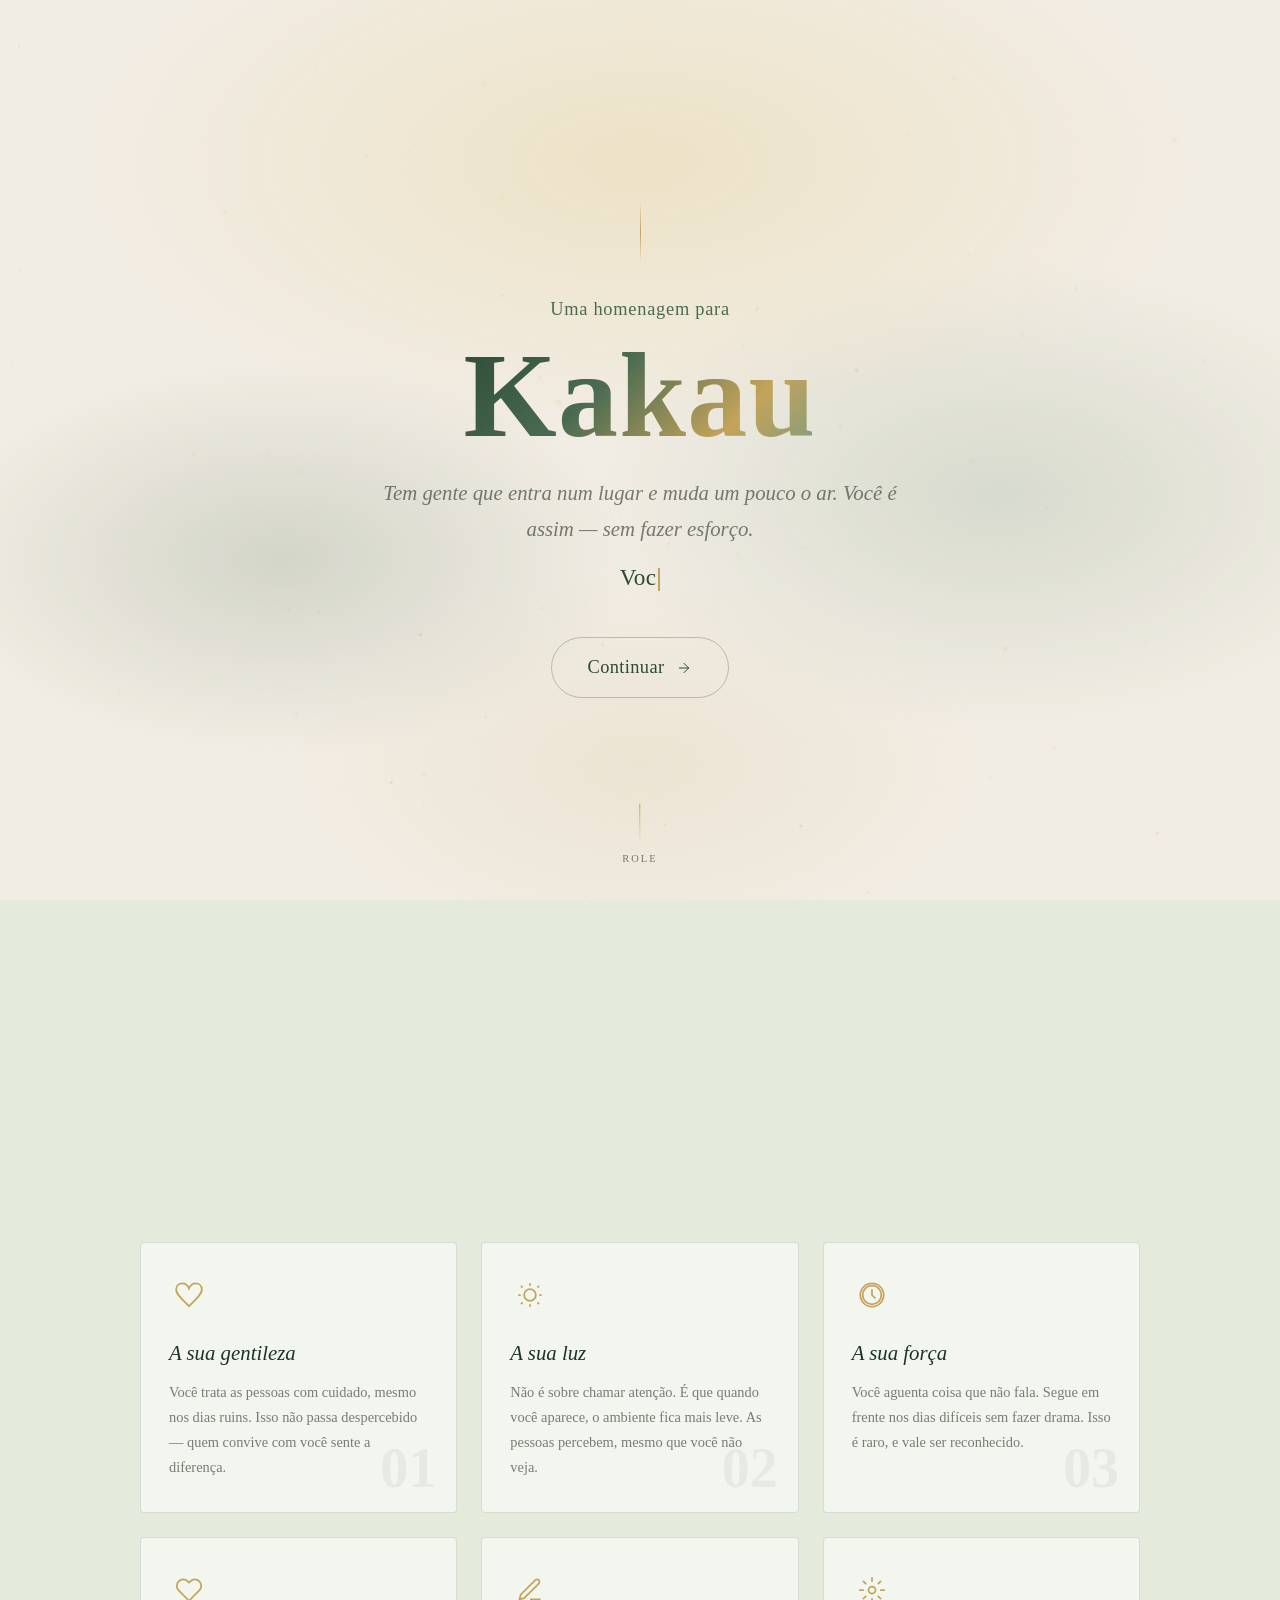
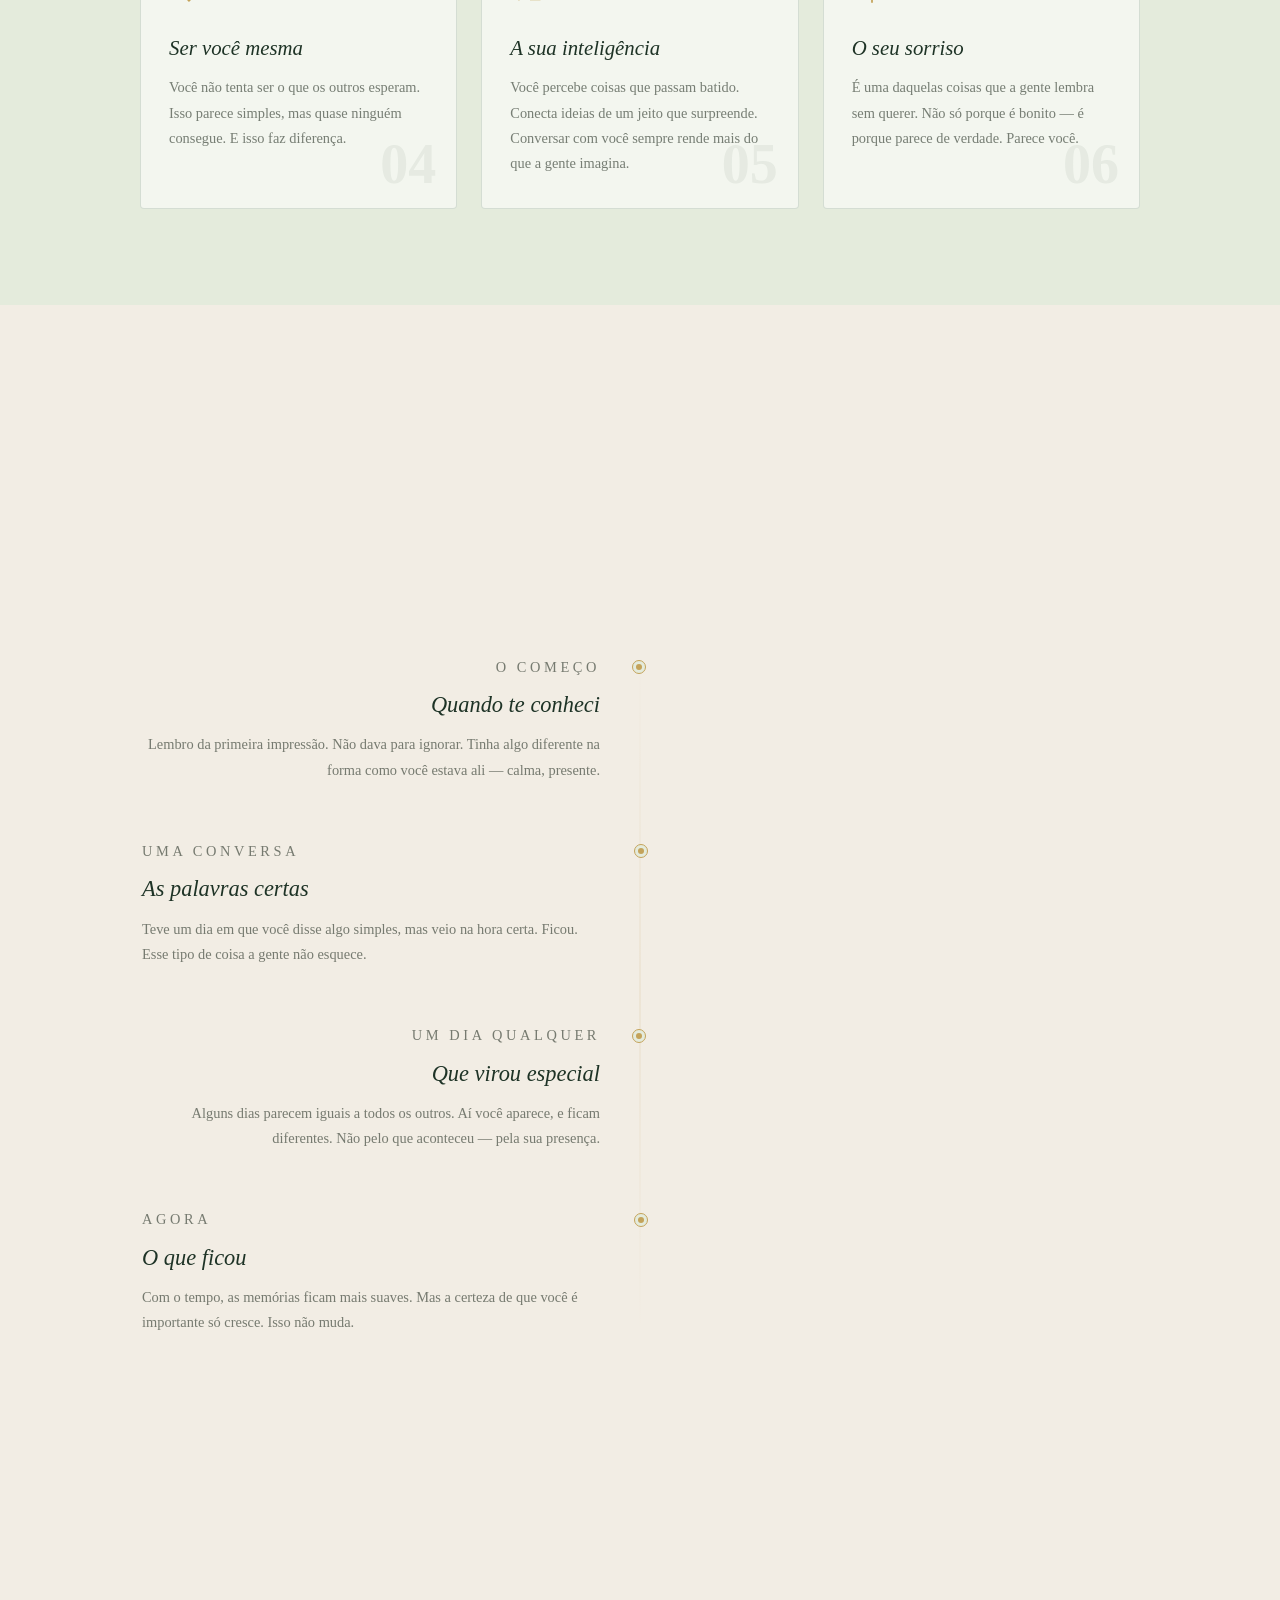
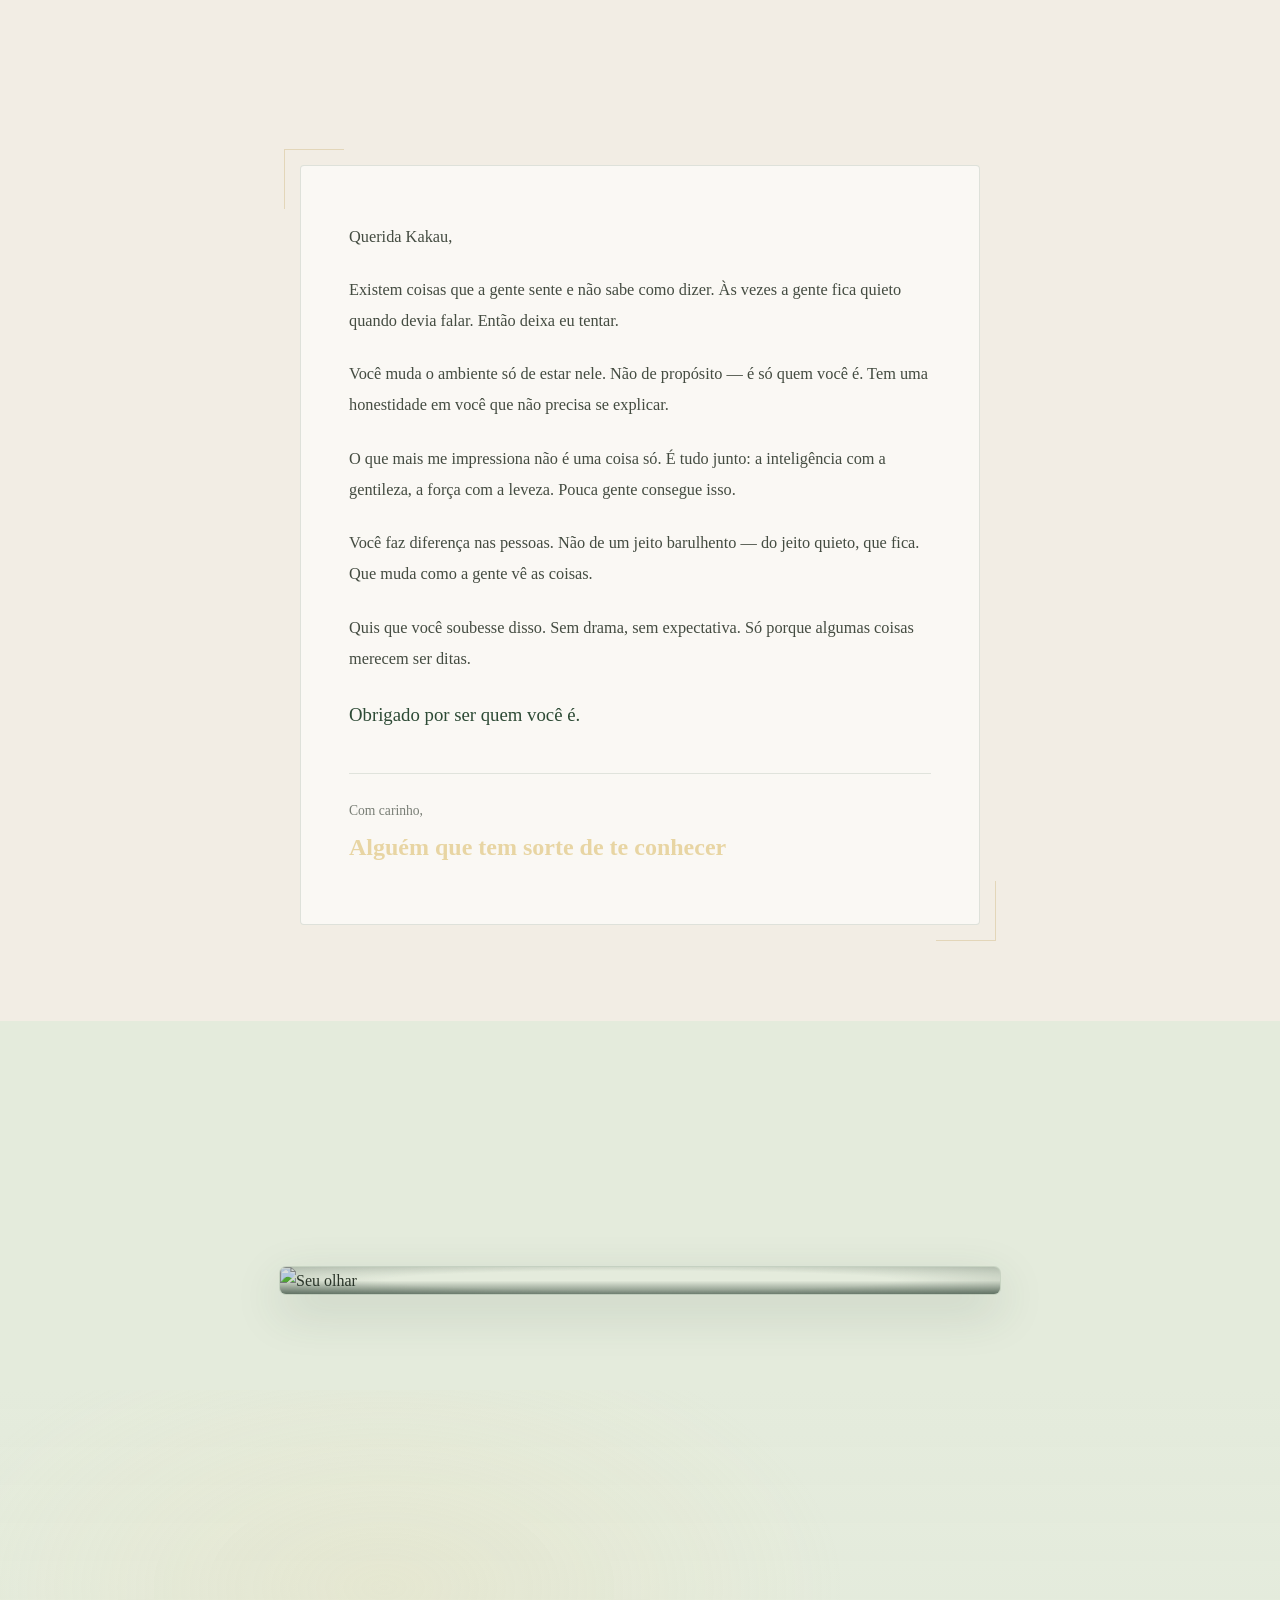
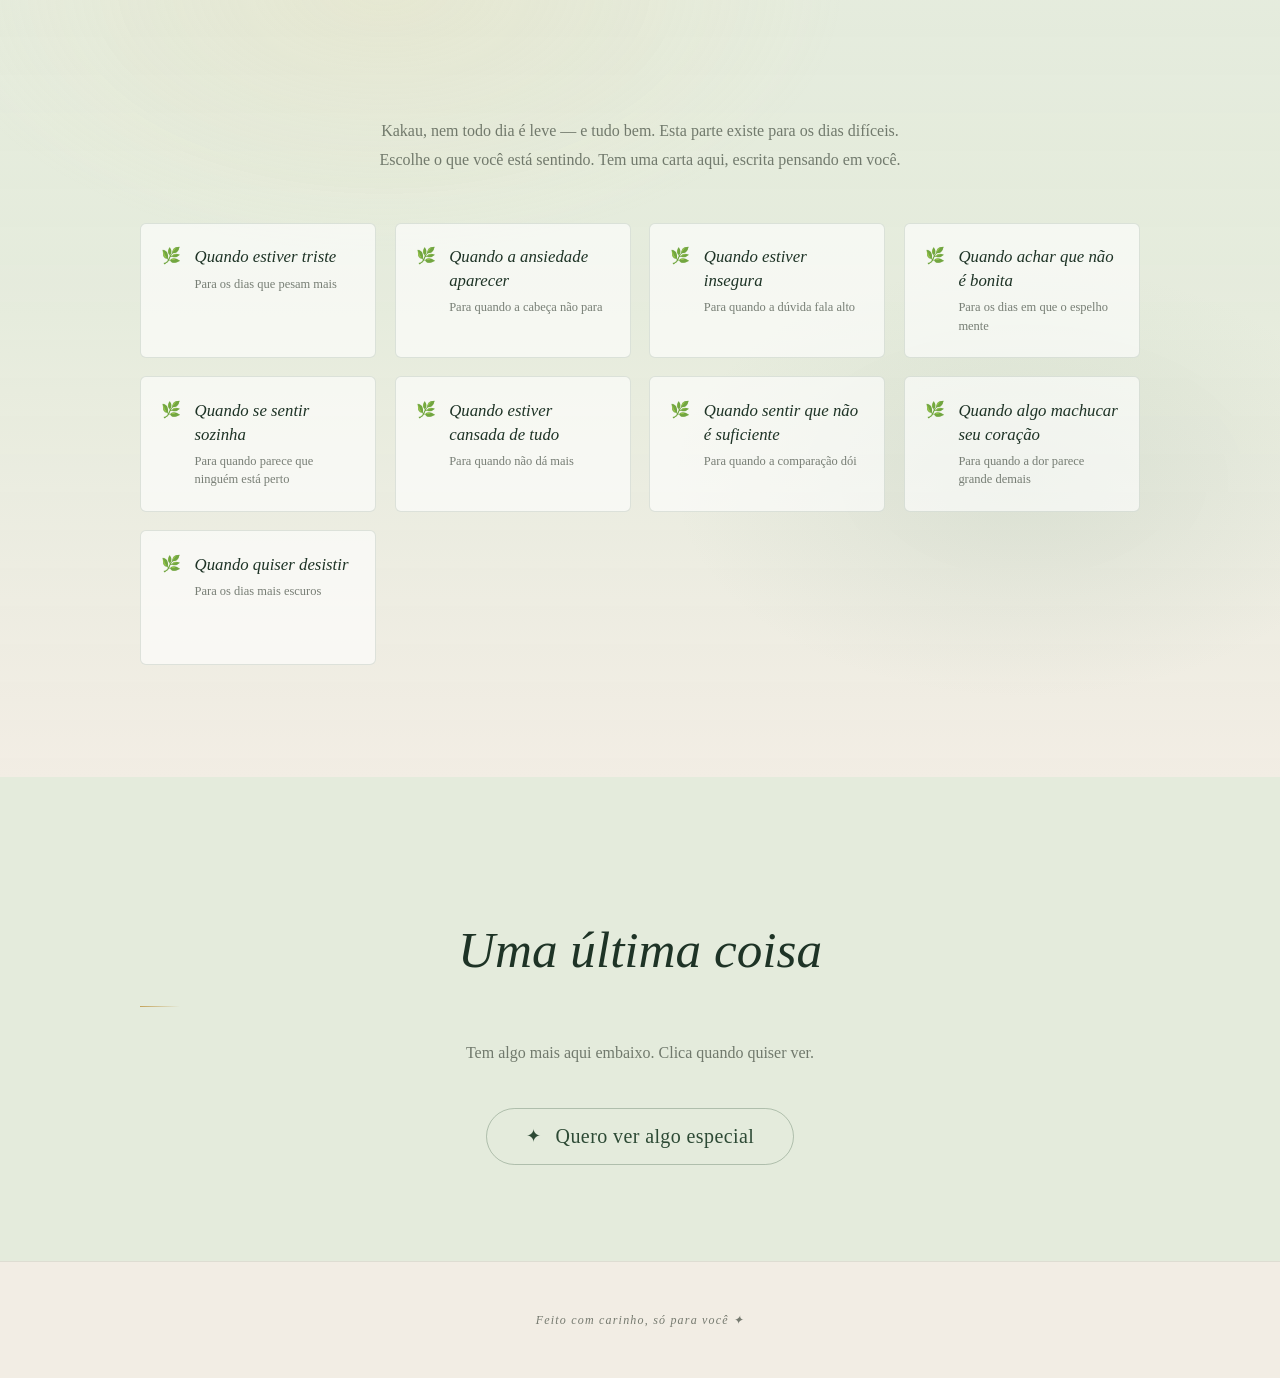
==== commit b849ca00: "Add files via upload" ====
--- a/index.html
+++ b/index.html
@@ -1,16 +1,2082 @@
-const db = globalThis.__B44_DB__ || { auth:{ isAuthenticated: async()=>false, me: async()=>null }, entities:new Proxy({}, { get:()=>({ filter:async()=>[], get:async()=>null, create:async()=>({}), update:async()=>({}), delete:async()=>({}) }) }), integrations:{ Core:{ UploadFile:async()=>({ file_url:'' }) } } };
-
-<!doctype html>
-<html lang="en">
-  <head>
-    <meta charset="UTF-8" />
-    <link rel="icon" type="image/svg+xml" href="https://db.com/logo_v2.svg" />
-    <meta name="viewport" content="width=device-width, initial-scale=1.0" />
-    <link rel="manifest" href="/manifest.json" />
-    <title>Base44 APP</title>
-  </head>
-  <body>
-    <div id="root"></div>
-    <script type="module" src="/src/main.jsx"></script>
-  </body>
+<!DOCTYPE html>
+<html lang="pt-BR">
+<head>
+<meta charset="UTF-8">
+<meta name="viewport" content="width=device-width, initial-scale=1.0">
+<title>Para Você — Algo Especial</title>
+
+<style>
+/* =============================================
+   VARIÁVEIS E RESET GLOBAL
+   ============================================= */
+:root {
+  --nome: "Kakau"; /* ← EDITE AQUI O NOME */
+
+  --c-creme:    #FAF7F2;
+  --c-bege:     #EDE6D8;
+  --c-forest:   #2D4A35;
+  --c-moss:     #4A6B52;
+  --c-sage:     #7A9B82;
+  --c-muted:    #6B8570;
+  --c-deep:     #1E3326;
+  --c-gold:     #C4A35A;
+  --c-gold-lt:  #E8D5A3;
+  --c-bg:       #F2EDE4;
+  --c-bg2:      #E4EBDC;
+  --c-text:     #2A3328;
+  --c-muted-t:  rgba(42,51,40,0.62);
+
+  --f-hand:    'Caveat', 'Segoe Script', cursive;
+  --f-display: 'Lora', 'Georgia', serif;
+  --f-body:    'Lora', 'Georgia', serif;
+
+  --ease-smooth: cubic-bezier(0.4, 0, 0.2, 1);
+  --ease-spring: cubic-bezier(0.34, 1.56, 0.64, 1);
+}
+
+*, *::before, *::after { box-sizing: border-box; margin: 0; padding: 0; }
+
+html { scroll-behavior: smooth; font-size: 16px; }
+
+body {
+  background: var(--c-bg);
+  color: var(--c-text);
+  font-family: var(--f-body);
+  overflow-x: hidden;
+  line-height: 1.7;
+}
+
+/* Importar fontes via @import dentro do CSS */
+@import url('https://fonts.googleapis.com/css2?family=Caveat:wght@400;500;600&family=Lora:ital,wght@0,400;0,500;1,400;1,500&display=swap');
+
+/* =============================================
+   PARTÍCULAS DE FUNDO (canvas global)
+   ============================================= */
+#canvas-bg {
+  position: fixed;
+  inset: 0;
+  pointer-events: none;
+  z-index: 0;
+  opacity: 0.55;
+}
+
+#light-canvas {
+  position: fixed;
+  inset: 0;
+  pointer-events: none;
+  z-index: 0;
+  opacity: 0.7;
+}
+
+/* =============================================
+   SEÇÃO 1 — TELA INICIAL
+   ============================================= */
+#hero {
+  position: relative;
+  min-height: 100vh;
+  display: flex;
+  flex-direction: column;
+  align-items: center;
+  justify-content: center;
+  text-align: center;
+  padding: 2rem;
+  z-index: 1;
+  overflow: hidden;
+}
+
+.hero-glow {
+  position: absolute;
+  inset: 0;
+  background:
+    radial-gradient(ellipse 70% 50% at 50% 18%, rgba(232,213,163,0.45) 0%, transparent 62%),
+    radial-gradient(ellipse 55% 45% at 78% 55%, rgba(122,155,130,0.22) 0%, transparent 58%),
+    radial-gradient(ellipse 50% 40% at 22% 62%, rgba(74,107,82,0.18) 0%, transparent 55%),
+    radial-gradient(ellipse 45% 35% at 50% 85%, rgba(196,163,90,0.12) 0%, transparent 60%);
+  pointer-events: none;
+}
+
+.hero-ornament {
+  width: 1px;
+  height: 60px;
+  background: linear-gradient(to bottom, transparent, var(--c-gold), transparent);
+  margin: 0 auto 2rem;
+  opacity: 0;
+  animation: fadeIn 1.2s 0.5s var(--ease-smooth) forwards;
+}
+
+.hero-eyebrow {
+  font-family: var(--f-hand);
+  font-size: 1.15rem;
+  font-weight: 500;
+  letter-spacing: 0.04em;
+  color: var(--c-moss);
+  opacity: 0;
+  animation: fadeUp 1s 0.8s var(--ease-smooth) forwards;
+}
+
+/* ← NOME DA GAROTA — edite a variável --nome no :root acima */
+.hero-name {
+  font-family: var(--f-hand);
+  font-size: clamp(3.5rem, 13vw, 7.5rem);
+  font-weight: 600;
+  line-height: 1.05;
+  letter-spacing: 0.01em;
+  color: var(--c-forest);
+  margin: 0.5rem 0 1rem;
+  opacity: 0;
+  animation: fadeUp 1.2s 1s var(--ease-smooth) forwards;
+}
+
+.hero-name span {
+  background: linear-gradient(135deg, #2D4A35 0%, #4A6B52 40%, #C4A35A 75%, #7A9B82 100%);
+  -webkit-background-clip: text;
+  -webkit-text-fill-color: transparent;
+  background-clip: text;
+}
+
+.hero-tagline {
+  font-family: var(--f-display);
+  font-size: clamp(1.05rem, 2.5vw, 1.3rem);
+  font-weight: 400;
+  font-style: italic;
+  color: var(--c-muted-t);
+  max-width: 520px;
+  margin: 0 auto 0.75rem;
+  opacity: 0;
+  animation: fadeUp 1s 1.3s var(--ease-smooth) forwards;
+}
+
+.hero-typed {
+  font-family: var(--f-hand);
+  font-size: clamp(1.1rem, 2.5vw, 1.45rem);
+  font-weight: 500;
+  color: var(--c-forest);
+  letter-spacing: 0.01em;
+  min-height: 1.5em;
+  margin-bottom: 2.5rem;
+  opacity: 0;
+  animation: fadeUp 1s 1.6s var(--ease-smooth) forwards;
+}
+
+.cursor-blink {
+  display: inline-block;
+  width: 2px;
+  height: 1em;
+  background: var(--c-gold);
+  vertical-align: middle;
+  margin-left: 2px;
+  animation: blink 1s infinite;
+}
+
+.btn-continuar {
+  display: inline-flex;
+  align-items: center;
+  gap: 0.75rem;
+  padding: 0.85rem 2.2rem;
+  border: 1px solid rgba(74,107,82,0.35);
+  border-radius: 999px;
+  background: transparent;
+  color: var(--c-forest);
+  font-family: var(--f-hand);
+  font-size: 1.15rem;
+  font-weight: 500;
+  letter-spacing: 0.02em;
+  cursor: pointer;
+  transition: background 0.35s, border-color 0.35s, color 0.35s, transform 0.2s;
+  opacity: 0;
+  animation: fadeUp 1s 2s var(--ease-smooth) forwards;
+  text-decoration: none;
+}
+.btn-continuar:hover {
+  background: rgba(74,107,82,0.08);
+  border-color: var(--c-moss);
+  color: var(--c-deep);
+  transform: translateY(-2px);
+}
+.btn-continuar svg { width: 16px; height: 16px; stroke: currentColor; fill: none; transition: transform 0.3s; }
+.btn-continuar:hover svg { transform: translateX(4px); }
+
+.hero-scroll-hint {
+  position: absolute;
+  bottom: 2rem;
+  left: 50%;
+  transform: translateX(-50%);
+  display: flex;
+  flex-direction: column;
+  align-items: center;
+  gap: 0.4rem;
+  opacity: 0;
+  animation: fadeIn 1s 3s var(--ease-smooth) forwards;
+  color: var(--c-muted-t);
+  font-size: 0.65rem;
+  letter-spacing: 0.2em;
+  text-transform: uppercase;
+}
+.scroll-line {
+  width: 1px;
+  height: 40px;
+  background: linear-gradient(to bottom, var(--c-gold), transparent);
+  animation: scrollPulse 2s infinite;
+}
+
+/* =============================================
+   SEÇÕES GERAIS
+   ============================================= */
+section {
+  position: relative;
+  z-index: 1;
+  padding: 6rem 2rem;
+}
+
+.section-inner {
+  max-width: 1000px;
+  margin: 0 auto;
+}
+
+.section-eyebrow {
+  font-family: var(--f-hand);
+  font-size: 1.2rem;
+  letter-spacing: 0.03em;
+  color: var(--c-moss);
+  margin-bottom: 0.75rem;
+  opacity: 0;
+  transform: translateY(20px);
+  transition: opacity 0.8s var(--ease-smooth), transform 0.8s var(--ease-smooth);
+}
+
+.section-title {
+  font-family: var(--f-display);
+  font-size: clamp(2rem, 5vw, 3.2rem);
+  font-weight: 500;
+  font-style: italic;
+  line-height: 1.25;
+  color: var(--c-deep);
+  margin-bottom: 1.5rem;
+  opacity: 0;
+  transform: translateY(20px);
+  transition: opacity 0.9s 0.1s var(--ease-smooth), transform 0.9s 0.1s var(--ease-smooth);
+}
+
+.divider {
+  width: 40px;
+  height: 1px;
+  background: linear-gradient(to right, var(--c-gold), transparent);
+  margin-bottom: 2rem;
+  opacity: 0;
+  transition: opacity 1s 0.2s;
+}
+
+.is-visible .section-eyebrow,
+.is-visible .section-title,
+.is-visible .divider {
+  opacity: 1;
+  transform: translateY(0);
+}
+
+/* =============================================
+   SEÇÃO 2 — MOTIVOS
+   ============================================= */
+#razoes { background: var(--c-bg2); }
+
+.cards-grid {
+  display: grid;
+  grid-template-columns: repeat(auto-fit, minmax(240px, 1fr));
+  gap: 1.5rem;
+  margin-top: 3rem;
+}
+
+.card-razao {
+  position: relative;
+  background: rgba(255,255,255,0.55);
+  border: 1px solid rgba(74,107,82,0.18);
+  border-radius: 4px;
+  padding: 2rem 1.75rem;
+  overflow: hidden;
+  opacity: 0;
+  transform: translateY(30px);
+  transition: opacity 0.8s var(--ease-smooth), transform 0.8s var(--ease-smooth),
+              border-color 0.35s, background 0.35s;
+}
+.card-razao.is-visible { opacity: 1; transform: translateY(0); }
+.card-razao:hover {
+  background: rgba(255,255,255,0.75);
+  border-color: rgba(74,107,82,0.35);
+}
+.card-razao::before {
+  content: '';
+  position: absolute;
+  top: 0; left: 0; right: 0;
+  height: 2px;
+  background: linear-gradient(90deg, transparent, var(--c-gold), transparent);
+  transform: scaleX(0);
+  transition: transform 0.5s var(--ease-smooth);
+}
+.card-razao:hover::before { transform: scaleX(1); }
+
+.card-icon {
+  width: 40px;
+  height: 40px;
+  display: flex;
+  align-items: center;
+  justify-content: center;
+  margin-bottom: 1.25rem;
+  color: var(--c-gold);
+  font-size: 1.5rem;
+}
+.card-icon svg { width: 28px; height: 28px; stroke: var(--c-gold); fill: none; stroke-width: 1.5; }
+
+.card-razao h3 {
+  font-family: var(--f-display);
+  font-size: 1.3rem;
+  font-weight: 400;
+  font-style: italic;
+  color: var(--c-deep);
+  margin-bottom: 0.6rem;
+}
+.card-razao p {
+  font-size: 0.9rem;
+  font-weight: 300;
+  color: var(--c-muted-t);
+  line-height: 1.75;
+}
+.card-num {
+  position: absolute;
+  bottom: 1rem;
+  right: 1.25rem;
+  font-family: var(--f-display);
+  font-size: 3.5rem;
+  font-weight: 600;
+  color: rgba(74,107,82,0.08);
+  line-height: 1;
+  pointer-events: none;
+  user-select: none;
+}
+
+/* =============================================
+   SEÇÃO 3 — LINHA DO TEMPO
+   ============================================= */
+#timeline { background: var(--c-bg); padding: 6rem 2rem 7rem; }
+
+.timeline-line {
+  position: relative;
+}
+.timeline-line::before {
+  content: '';
+  position: absolute;
+  left: 50%;
+  top: 0; bottom: 0;
+  width: 1px;
+  background: linear-gradient(to bottom, transparent, rgba(201,169,110,0.25), transparent);
+  transform: translateX(-50%);
+}
+
+.t-item {
+  display: flex;
+  align-items: flex-start;
+  gap: 2rem;
+  margin-bottom: 3.5rem;
+  opacity: 0;
+  transition: opacity 0.9s var(--ease-smooth), transform 0.9s var(--ease-smooth);
+}
+.t-item:nth-child(odd) { flex-direction: row; transform: translateX(-30px); }
+.t-item:nth-child(even) { flex-direction: row-reverse; transform: translateX(30px); }
+.t-item.is-visible { opacity: 1; transform: translateX(0); }
+
+.t-content {
+  flex: 1;
+  max-width: calc(50% - 2.5rem);
+}
+.t-item:nth-child(odd) .t-content { text-align: right; }
+.t-item:nth-child(even) .t-content { text-align: left; }
+
+.t-date {
+  font-family: var(--f-body);
+  font-size: 0.68rem;
+  letter-spacing: 0.25em;
+  text-transform: uppercase;
+  color: var(--c-gold);
+  margin-bottom: 0.4rem;
+}
+.t-content h3 {
+  font-family: var(--f-display);
+  font-size: 1.4rem;
+  font-weight: 400;
+  font-style: italic;
+  color: var(--c-deep);
+  margin-bottom: 0.5rem;
+}
+.t-content p {
+  font-size: 0.9rem;
+  font-weight: 300;
+  color: var(--c-muted-t);
+  line-height: 1.75;
+}
+
+.t-dot {
+  position: relative;
+  flex-shrink: 0;
+  width: 14px;
+  height: 14px;
+  border-radius: 50%;
+  border: 1px solid var(--c-gold);
+  background: var(--c-bg2);
+  margin-top: 0.35rem;
+  align-self: flex-start;
+}
+.t-dot::after {
+  content: '';
+  position: absolute;
+  inset: 3px;
+  border-radius: 50%;
+  background: var(--c-gold);
+  opacity: 0;
+  transition: opacity 0.4s;
+}
+.t-item.is-visible .t-dot::after { opacity: 1; }
+
+/* Mobile timeline */
+@media (max-width: 640px) {
+  .timeline-line::before { left: 14px; }
+  .t-item, .t-item:nth-child(even) { flex-direction: row; transform: translateX(-20px); }
+  .t-content, .t-item:nth-child(odd) .t-content { text-align: left; max-width: 100%; }
+  .t-dot { flex-shrink: 0; }
+}
+
+/* =============================================
+   SEÇÃO 4 — CARTA
+   ============================================= */
+#carta { background: var(--c-bg); overflow: hidden; }
+
+.carta-wrapper {
+  max-width: 680px;
+  margin: 0 auto;
+  position: relative;
+}
+
+.carta-ornament-tl,
+.carta-ornament-br {
+  position: absolute;
+  width: 60px;
+  height: 60px;
+  opacity: 0.3;
+  pointer-events: none;
+}
+.carta-ornament-tl { top: -1rem; left: -1rem; border-top: 1px solid var(--c-gold); border-left: 1px solid var(--c-gold); }
+.carta-ornament-br { bottom: -1rem; right: -1rem; border-bottom: 1px solid var(--c-gold); border-right: 1px solid var(--c-gold); }
+
+.carta-inner {
+  padding: 3.5rem 3rem;
+  background: rgba(255,255,255,0.6);
+  border: 1px solid rgba(74,107,82,0.16);
+  border-radius: 4px;
+  opacity: 0;
+  transform: translateY(30px);
+  transition: opacity 1s var(--ease-smooth), transform 1s var(--ease-smooth);
+}
+.carta-inner.is-visible { opacity: 1; transform: translateY(0); }
+
+.carta-saudacao {
+  font-family: var(--f-hand);
+  font-size: 2rem;
+  font-weight: 600;
+  color: var(--c-moss);
+  margin-bottom: 2rem;
+}
+.carta-inner p {
+  font-size: 1.02rem;
+  font-weight: 400;
+  color: rgba(42,51,40,0.88);
+  line-height: 1.9;
+  margin-bottom: 1.4rem;
+}
+.carta-inner p em {
+  font-family: var(--f-hand);
+  font-style: normal;
+  font-size: 1.15em;
+  color: var(--c-forest);
+}
+.carta-assinatura {
+  margin-top: 2.5rem;
+  padding-top: 1.5rem;
+  border-top: 1px solid rgba(74,107,82,0.15);
+}
+.carta-assinatura p {
+  margin: 0;
+  font-size: 0.85rem;
+  color: var(--c-muted-t);
+}
+.carta-assinatura strong {
+  display: block;
+  font-family: var(--f-hand);
+  font-size: 1.5rem;
+  font-weight: 600;
+  color: var(--c-gold-lt);
+  margin-top: 0.25rem;
+}
+
+@media (max-width: 600px) {
+  .carta-inner { padding: 2.5rem 1.75rem; }
+}
+
+/* =============================================
+   SEÇÃO 6 — INTERATIVA
+   ============================================= */
+#interativa {
+  background: var(--c-bg2);
+  text-align: center;
+}
+
+.interativa-desc {
+  font-size: 1rem;
+  font-weight: 300;
+  color: var(--c-muted-t);
+  max-width: 420px;
+  margin: 0 auto 2.5rem;
+  line-height: 1.8;
+  opacity: 0;
+  transform: translateY(20px);
+  transition: opacity 0.8s 0.2s var(--ease-smooth), transform 0.8s 0.2s var(--ease-smooth);
+}
+.interativa-desc.is-visible { opacity: 1; transform: translateY(0); }
+
+.btn-especial {
+  position: relative;
+  display: inline-flex;
+  align-items: center;
+  gap: 0.9rem;
+  padding: 1rem 2.4rem;
+  background: transparent;
+  border: 1px solid rgba(74,107,82,0.35);
+  border-radius: 999px;
+  color: var(--c-forest);
+  font-family: var(--f-hand);
+  font-size: 1.25rem;
+  font-weight: 500;
+  letter-spacing: 0.02em;
+  cursor: pointer;
+  overflow: hidden;
+  transition: color 0.4s, border-color 0.4s, transform 0.2s;
+  opacity: 0;
+  transform: translateY(20px) scale(0.97);
+  transition: opacity 0.8s 0.35s var(--ease-smooth),
+              transform 0.8s 0.35s var(--ease-smooth),
+              color 0.4s, border-color 0.4s;
+}
+.btn-especial.is-visible { opacity: 1; transform: translateY(0) scale(1); }
+.btn-especial::before {
+  content: '';
+  position: absolute;
+  inset: 0;
+  background: linear-gradient(135deg, rgba(201,169,110,0.0), rgba(201,169,110,0.15));
+  opacity: 0;
+  transition: opacity 0.4s;
+}
+.btn-especial:hover { border-color: var(--c-moss); color: var(--c-deep); }
+.btn-especial:hover::before { opacity: 1; }
+.btn-especial:active { transform: scale(0.98); }
+.btn-especial-icon { font-size: 1.1rem; transition: transform 0.35s var(--ease-spring); }
+.btn-especial:hover .btn-especial-icon { transform: rotate(15deg) scale(1.15); }
+
+/* =============================================
+   OVERLAY CINEMATOGRÁFICO
+   ============================================= */
+#overlay {
+  position: fixed;
+  inset: 0;
+  z-index: 9000;
+  background: rgba(0,0,0,0);
+  pointer-events: none;
+  display: flex;
+  align-items: center;
+  justify-content: center;
+  transition: background 1.2s var(--ease-smooth);
+  overflow: hidden;
+}
+#overlay.active {
+  background: rgba(0,0,0,0.65);
+  pointer-events: all;
+}
+
+#overlay-bg {
+  position: absolute;
+  inset: 0;
+  background: url('./overlay-campo.jpg') center center / cover no-repeat;
+  opacity: 0;
+  transform: scale(1.06);
+  transition: opacity 1.4s var(--ease-smooth), transform 8s var(--ease-smooth);
+  filter: brightness(0.92) saturate(1.08);
+}
+#overlay.active #overlay-bg {
+  opacity: 1;
+  transform: scale(1);
+}
+
+#overlay-bg::after {
+  content: '';
+  position: absolute;
+  inset: 0;
+  background: linear-gradient(to bottom, rgba(30,51,38,0.35) 0%, rgba(30,51,38,0.2) 50%, rgba(30,51,38,0.5) 100%);
+}
+
+#overlay-canvas {
+  position: absolute;
+  inset: 0;
+  pointer-events: none;
+  opacity: 0;
+  z-index: 1;
+  transition: opacity 1.5s;
+}
+#overlay.active #overlay-canvas { opacity: 1; }
+
+.overlay-content {
+  position: relative;
+  z-index: 2;
+  padding: 1.5rem 2rem 2rem;
+  max-width: 960px;
+  width: 100%;
+  opacity: 0;
+  transform: translateY(20px) scale(0.98);
+  transition: opacity 0.8s, transform 0.8s var(--ease-smooth);
+}
+#overlay.active .overlay-content {
+  opacity: 1;
+  transform: translateY(0) scale(1);
+  transition-delay: 0.5s;
+}
+
+.poem-header {
+  text-align: center;
+  margin-bottom: 1.75rem;
+}
+
+.poem-header h2 {
+  font-family: var(--f-hand);
+  font-size: clamp(1.8rem, 5vw, 2.6rem);
+  font-weight: 600;
+  color: var(--c-creme);
+  text-shadow: 0 2px 20px rgba(0,0,0,0.6);
+}
+
+.poem-header p {
+  font-family: var(--f-display);
+  font-size: 0.85rem;
+  font-style: italic;
+  letter-spacing: 0.04em;
+  color: rgba(240,232,224,0.65);
+  margin-top: 0.4rem;
+}
+
+.poem-body {
+  max-width: 520px;
+  margin: 0 auto;
+  max-height: min(62vh, 480px);
+  overflow-y: auto;
+  padding: 0.5rem 0.75rem;
+  scrollbar-width: thin;
+  scrollbar-color: rgba(201,169,110,0.25) transparent;
+}
+
+.poem-stanza {
+  margin-bottom: 1.5rem;
+}
+
+.poem-line {
+  font-family: var(--f-hand);
+  font-size: clamp(1.25rem, 3.5vw, 1.65rem);
+  font-weight: 500;
+  line-height: 1.5;
+  color: rgba(240,232,224,0.2);
+  opacity: 0;
+  transform: translateY(12px);
+  transition: opacity 0.9s var(--ease-smooth), transform 0.9s var(--ease-smooth), color 0.6s;
+  margin-bottom: 0.2rem;
+  text-shadow: 0 1px 12px rgba(0,0,0,0.5);
+}
+
+.poem-line.visible {
+  opacity: 1;
+  transform: translateY(0);
+  color: rgba(255,248,245,0.95);
+}
+
+.poem-line.highlight {
+  color: #FFF8E8;
+  font-size: clamp(1.35rem, 3.8vw, 1.8rem);
+  text-shadow: 0 2px 18px rgba(196,163,90,0.45);
+}
+
+.poem-line.gap { height: 0.6rem; }
+
+.poem-sign {
+  margin-top: 1.5rem;
+  padding-top: 1.25rem;
+  border-top: 1px solid rgba(201,169,110,0.15);
+  text-align: center;
+  opacity: 0;
+  transform: translateY(10px);
+  transition: opacity 1s var(--ease-smooth), transform 1s var(--ease-smooth);
+}
+
+.poem-sign.visible {
+  opacity: 1;
+  transform: translateY(0);
+}
+
+.poem-sign p {
+  font-size: 0.78rem;
+  color: var(--c-muted-t);
+  margin-bottom: 0.3rem;
+}
+
+.poem-sign strong {
+  font-family: var(--f-hand);
+  font-weight: 600;
+  font-size: 1.35rem;
+  color: var(--c-gold-lt);
+}
+
+.btn-fechar {
+  align-items: center;
+  gap: 0.5rem;
+  padding: 0.65rem 1.6rem;
+  border: 1px solid rgba(255,255,255,0.2);
+  border-radius: 999px;
+  background: rgba(0,0,0,0.25);
+  color: rgba(240,232,224,0.75);
+  font-family: var(--f-hand);
+  font-size: 1rem;
+  letter-spacing: 0.02em;
+  cursor: pointer;
+  margin: 1.5rem auto 0;
+  display: flex;
+  width: fit-content;
+  transition: color 0.3s, border-color 0.3s, background 0.3s;
+}
+.btn-fechar:hover {
+  color: #fff;
+  border-color: rgba(255,255,255,0.45);
+  background: rgba(0,0,0,0.4);
+}
+
+/* =============================================
+   FLORES DECORATIVAS
+   ============================================= */
+.flor-decor {
+  position: absolute;
+  pointer-events: none;
+  user-select: none;
+  opacity: 0.32;
+  filter: drop-shadow(0 2px 8px rgba(74,107,82,0.15));
+  animation: florFloat 7s ease-in-out infinite;
+}
+.flor-decor img { width: 100%; height: auto; display: block; }
+
+.flor-hero-tr { top: 8%; right: 4%; width: clamp(55px, 11vw, 95px); animation-delay: 0s; }
+.flor-hero-bl { bottom: 12%; left: 3%; width: clamp(45px, 9vw, 75px); animation-delay: -2s; opacity: 0.2; transform: scaleX(-1); }
+.flor-razoes   { top: 2rem; left: -0.5rem; width: clamp(50px, 10vw, 85px); animation-delay: -1s; }
+.flor-carta-tr { top: -1.5rem; right: -0.5rem; width: clamp(60px, 12vw, 100px); opacity: 0.35; animation-delay: -3s; }
+.flor-carta-bl { bottom: -1rem; left: -1rem; width: clamp(50px, 10vw, 80px); transform: scaleX(-1); animation-delay: -4s; }
+.flor-inter    { top: 1rem; right: 5%; width: clamp(55px, 11vw, 90px); opacity: 0.32; animation-delay: -2.5s; }
+.flor-timeline { top: 1.5rem; right: 2%; width: clamp(50px, 10vw, 80px); opacity: 0.28; animation-delay: -1.5s; }
+.flor-footer   { bottom: 1.5rem; left: 50%; width: clamp(40px, 8vw, 65px); opacity: 0.22; animation: florFooter 0s; transform: translateX(-50%); }
+
+@keyframes florFooter { from, to { transform: translateX(-50%); } }
+
+@keyframes florFloat {
+  0%, 100% { transform: translateY(0) rotate(0deg); }
+  50%      { transform: translateY(-10px) rotate(3deg); }
+}
+.flor-hero-bl { animation-name: florFloatAlt; }
+.flor-carta-bl { animation-name: florFloatAlt; }
+@keyframes florFloatAlt {
+  0%, 100% { transform: scaleX(-1) translateY(0) rotate(0deg); }
+  50%      { transform: scaleX(-1) translateY(-8px) rotate(-2deg); }
+}
+
+/* =============================================
+   SEÇÃO MOMENTO — FOTO ESPECIAL
+   ============================================= */
+#momento {
+  background: var(--c-bg2);
+  padding: 5rem 1.25rem 6rem;
+  overflow: hidden;
+}
+
+.momento-wrap {
+  max-width: 720px;
+  margin: 0 auto;
+  opacity: 0;
+  transform: translateY(28px);
+  transition: opacity 1s var(--ease-smooth), transform 1s var(--ease-smooth);
+}
+.momento-wrap.is-visible { opacity: 1; transform: translateY(0); }
+
+.momento-frame {
+  position: relative;
+  border-radius: 6px;
+  overflow: hidden;
+  box-shadow: 0 16px 48px rgba(45,74,53,0.18), 0 0 0 1px rgba(74,107,82,0.15);
+}
+
+.momento-frame img {
+  width: 100%;
+  display: block;
+  filter: saturate(1.05) brightness(1.02);
+  transform: scale(1.02);
+  transition: transform 6s var(--ease-smooth);
+}
+.momento-wrap.is-visible .momento-frame img { transform: scale(1); }
+
+.momento-vignette {
+  position: absolute;
+  inset: 0;
+  background:
+    radial-gradient(ellipse at center, transparent 50%, rgba(30,51,38,0.25) 100%),
+    linear-gradient(to top, rgba(30,51,38,0.55) 0%, transparent 50%);
+  pointer-events: none;
+}
+
+.momento-text {
+  position: absolute;
+  bottom: 0;
+  left: 0;
+  right: 0;
+  padding: 2.5rem 1.75rem 2rem;
+  text-align: center;
+}
+
+.momento-quote {
+  font-family: var(--f-hand);
+  font-size: clamp(1.5rem, 4.5vw, 2.2rem);
+  font-weight: 600;
+  line-height: 1.35;
+  color: rgba(255,248,245,0.95);
+  text-shadow: 0 2px 16px rgba(0,0,0,0.8);
+  margin-bottom: 0.5rem;
+}
+
+.momento-sub {
+  font-family: var(--f-display);
+  font-size: clamp(0.9rem, 2.2vw, 1.05rem);
+  font-style: italic;
+  color: rgba(240,232,224,0.7);
+}
+
+.momento-flor {
+  position: absolute;
+  top: 1rem;
+  right: 1rem;
+  width: clamp(45px, 10vw, 70px);
+  opacity: 0.45;
+  filter: drop-shadow(0 0 8px rgba(255,255,255,0.2));
+  animation: florFloat 6s ease-in-out infinite;
+}
+
+@media (max-width: 640px) {
+  .overlay-content { padding: 1rem 1rem 1.5rem; }
+  .poem-body { max-height: 68vh; padding: 0.25rem 0.5rem; }
+  .flor-hero-tr, .flor-razoes, .flor-inter { opacity: 0.16; }
+  .momento-text { padding: 1.75rem 1.25rem 1.5rem; }
+}
+
+/* =============================================
+   RODAPÉ
+   ============================================= */
+footer {
+  position: relative;
+  z-index: 1;
+  text-align: center;
+  padding: 3rem 2rem;
+  border-top: 1px solid rgba(74,107,82,0.12);
+  background: var(--c-bg);
+}
+footer p {
+  font-size: 0.75rem;
+  letter-spacing: 0.1em;
+  color: var(--c-muted-t);
+  font-family: var(--f-display);
+  font-style: italic;
+}
+
+/* =============================================
+   SEÇÃO REFÚGIO — Se algum dia você precisar
+   ============================================= */
+#refugio {
+  background: linear-gradient(180deg, var(--c-bg2) 0%, rgba(228,235,220,0.95) 50%, var(--c-bg) 100%);
+  padding: 6rem 2rem 7rem;
+  overflow: hidden;
+}
+
+.refugio-glow {
+  position: absolute;
+  inset: 0;
+  background:
+    radial-gradient(ellipse 60% 45% at 30% 20%, rgba(232,213,163,0.2) 0%, transparent 60%),
+    radial-gradient(ellipse 50% 40% at 80% 70%, rgba(122,155,130,0.15) 0%, transparent 55%);
+  pointer-events: none;
+}
+
+.flor-refugio-tr { top: 3%; right: 3%; width: clamp(50px, 10vw, 85px); opacity: 0.26; }
+.flor-refugio-bl { bottom: 5%; left: 2%; width: clamp(45px, 9vw, 75px); opacity: 0.22; transform: scaleX(-1); animation-name: florFloatAlt; }
+
+.refugio-intro {
+  max-width: 560px;
+  margin: 0 auto 3rem;
+  text-align: center;
+  font-size: 1rem;
+  color: var(--c-muted-t);
+  line-height: 1.85;
+  opacity: 0;
+  transform: translateY(20px);
+  transition: opacity 0.9s var(--ease-smooth), transform 0.9s var(--ease-smooth);
+}
+.is-visible.refugio-intro { opacity: 1; transform: translateY(0); }
+
+.refugio-grid {
+  display: grid;
+  grid-template-columns: repeat(auto-fit, minmax(220px, 1fr));
+  gap: 1.15rem;
+  margin-top: 1rem;
+}
+
+.refugio-card {
+  position: relative;
+  display: flex;
+  align-items: flex-start;
+  gap: 0.85rem;
+  padding: 1.35rem 1.25rem;
+  background: rgba(255,255,255,0.62);
+  border: 1px solid rgba(74,107,82,0.16);
+  border-radius: 6px;
+  cursor: pointer;
+  text-align: left;
+  font-family: inherit;
+  color: inherit;
+  opacity: 0;
+  transform: translateY(24px);
+  transition: opacity 0.7s var(--ease-smooth), transform 0.7s var(--ease-smooth),
+              background 0.35s, border-color 0.35s, box-shadow 0.35s;
+}
+.refugio-card.is-visible { opacity: 1; transform: translateY(0); }
+.refugio-card:hover {
+  background: rgba(255,255,255,0.88);
+  border-color: rgba(74,107,82,0.32);
+  box-shadow: 0 8px 28px rgba(45,74,53,0.1);
+}
+.refugio-card:focus-visible {
+  outline: 2px solid var(--c-moss);
+  outline-offset: 2px;
+}
+
+.refugio-card-icon {
+  flex-shrink: 0;
+  font-size: 1rem;
+  line-height: 1.4;
+  opacity: 0.85;
+}
+
+.refugio-card h3 {
+  font-family: var(--f-display);
+  font-size: 1.05rem;
+  font-weight: 500;
+  font-style: italic;
+  color: var(--c-deep);
+  line-height: 1.4;
+}
+
+.refugio-card p {
+  font-size: 0.78rem;
+  color: var(--c-muted-t);
+  margin-top: 0.35rem;
+  line-height: 1.5;
+}
+
+/* Overlay refúgio */
+#refugio-overlay {
+  position: fixed;
+  inset: 0;
+  z-index: 9500;
+  display: flex;
+  align-items: center;
+  justify-content: center;
+  padding: 1.5rem;
+  pointer-events: none;
+  opacity: 0;
+  visibility: hidden;
+  transition: opacity 0.6s var(--ease-smooth), visibility 0.6s;
+}
+#refugio-overlay.active {
+  pointer-events: all;
+  opacity: 1;
+  visibility: visible;
+}
+
+.refugio-backdrop {
+  position: absolute;
+  inset: 0;
+  background: rgba(30,51,38,0.25);
+  backdrop-filter: blur(14px);
+  -webkit-backdrop-filter: blur(14px);
+  opacity: 0;
+  transition: opacity 0.7s var(--ease-smooth);
+}
+#refugio-overlay.active .refugio-backdrop { opacity: 1; }
+
+.refugio-flor {
+  position: absolute;
+  pointer-events: none;
+  opacity: 0;
+  transition: opacity 1.4s var(--ease-smooth), transform 1.4s var(--ease-smooth);
+}
+.refugio-flor img { width: 100%; height: auto; display: block; filter: drop-shadow(0 4px 12px rgba(74,107,82,0.12)); }
+.refugio-flor-1 { top: 8%; left: 6%; width: clamp(55px, 12vw, 95px); transform: translateY(12px); transition-delay: 0.3s; }
+.refugio-flor-2 { top: 12%; right: 8%; width: clamp(50px, 11vw, 85px); transform: translateY(12px); transition-delay: 0.55s; }
+.refugio-flor-3 { bottom: 10%; left: 10%; width: clamp(45px, 10vw, 75px); transform: scaleX(-1) translateY(12px); transition-delay: 0.75s; }
+.refugio-flor-4 { bottom: 14%; right: 6%; width: clamp(48px, 10vw, 80px); transform: translateY(12px); transition-delay: 0.95s; }
+#refugio-overlay.active .refugio-flor { opacity: 0.38; transform: translateY(0); }
+#refugio-overlay.active .refugio-flor-3 { transform: scaleX(-1) translateY(0); }
+
+.refugio-carta {
+  position: relative;
+  z-index: 2;
+  width: 100%;
+  max-width: 620px;
+  max-height: min(82vh, 680px);
+  overflow-y: auto;
+  padding: 2.75rem 2.5rem 2.25rem;
+  background: rgba(250,247,242,0.97);
+  border: 1px solid rgba(74,107,82,0.18);
+  border-radius: 8px;
+  box-shadow: 0 24px 64px rgba(30,51,38,0.18), 0 0 0 1px rgba(255,255,255,0.5) inset;
+  opacity: 0;
+  transform: translateY(28px) scale(0.97);
+  transition: opacity 0.8s 0.15s var(--ease-smooth), transform 0.8s 0.15s var(--ease-smooth);
+  scrollbar-width: thin;
+  scrollbar-color: rgba(74,107,82,0.2) transparent;
+}
+#refugio-overlay.active .refugio-carta {
+  opacity: 1;
+  transform: translateY(0) scale(1);
+}
+
+.refugio-carta-tl,
+.refugio-carta-br {
+  position: absolute;
+  width: 48px;
+  height: 48px;
+  opacity: 0.25;
+  pointer-events: none;
+}
+.refugio-carta-tl { top: 0.75rem; left: 0.75rem; border-top: 1px solid var(--c-moss); border-left: 1px solid var(--c-moss); }
+.refugio-carta-br { bottom: 0.75rem; right: 0.75rem; border-bottom: 1px solid var(--c-moss); border-right: 1px solid var(--c-moss); }
+
+.refugio-fechar {
+  position: absolute;
+  top: 1rem;
+  right: 1rem;
+  width: 36px;
+  height: 36px;
+  display: flex;
+  align-items: center;
+  justify-content: center;
+  border: 1px solid rgba(74,107,82,0.2);
+  border-radius: 50%;
+  background: rgba(255,255,255,0.7);
+  color: var(--c-muted);
+  font-size: 1rem;
+  cursor: pointer;
+  transition: background 0.3s, border-color 0.3s, color 0.3s;
+}
+.refugio-fechar:hover {
+  background: rgba(255,255,255,0.95);
+  border-color: var(--c-moss);
+  color: var(--c-deep);
+}
+
+.refugio-carta h3 {
+  font-family: var(--f-hand);
+  font-size: clamp(1.6rem, 4vw, 2rem);
+  font-weight: 600;
+  color: var(--c-forest);
+  margin-bottom: 0.5rem;
+  padding-right: 2rem;
+}
+
+.refugio-carta-saudacao {
+  font-family: var(--f-display);
+  font-size: 0.9rem;
+  font-style: italic;
+  color: var(--c-muted);
+  margin-bottom: 1.75rem;
+}
+
+.refugio-carta-body p {
+  font-size: 1rem;
+  color: rgba(42,51,40,0.88);
+  line-height: 1.9;
+  margin-bottom: 1.25rem;
+}
+.refugio-carta-body p:last-child { margin-bottom: 0; }
+
+.refugio-assinatura {
+  margin-top: 2rem;
+  padding-top: 1.25rem;
+  border-top: 1px solid rgba(74,107,82,0.12);
+  font-family: var(--f-hand);
+  font-size: 1.15rem;
+  color: var(--c-moss);
+  text-align: center;
+}
+
+@media (max-width: 640px) {
+  #refugio { padding: 5rem 1.25rem 6rem; }
+  .refugio-carta { padding: 2.25rem 1.5rem 2rem; }
+  .refugio-flor { opacity: 0 !important; }
+  #refugio-overlay.active .refugio-flor { opacity: 0.2 !important; }
+  .refugio-grid { grid-template-columns: 1fr; }
+}
+
+/* =============================================
+   ANIMAÇÕES KEYFRAMES
+   ============================================= */
+@keyframes fadeIn {
+  from { opacity: 0; }
+  to   { opacity: 1; }
+}
+@keyframes fadeUp {
+  from { opacity: 0; transform: translateY(24px); }
+  to   { opacity: 1; transform: translateY(0); }
+}
+@keyframes blink {
+  0%, 100% { opacity: 1; }
+  50%       { opacity: 0; }
+}
+@keyframes scrollPulse {
+  0%   { transform: scaleY(1); opacity: 0.6; }
+  50%  { transform: scaleY(1.3); opacity: 1; }
+  100% { transform: scaleY(1); opacity: 0.6; }
+}
+@keyframes float {
+  0%, 100% { transform: translateY(0); }
+  50%       { transform: translateY(-8px); }
+}
+
+/* Smooth scroll reveal */
+.reveal { opacity: 0; transform: translateY(28px); transition: opacity 0.9s var(--ease-smooth), transform 0.9s var(--ease-smooth); }
+.reveal.is-visible { opacity: 1; transform: translateY(0); }
+
+/* Acessibilidade: reduzir movimento */
+@media (prefers-reduced-motion: reduce) {
+  *, *::before, *::after { animation-duration: 0.01ms !important; transition-duration: 0.01ms !important; }
+}
+</style>
+</head>
+<body>
+
+<!-- =============================================
+     CANVAS FUNDO (partículas globais)
+     ============================================= -->
+<canvas id="canvas-bg"></canvas>
+<canvas id="light-canvas"></canvas>
+
+<!-- =============================================
+     SEÇÃO 1 — HERO
+     ============================================= -->
+<section id="hero" aria-label="Tela inicial">
+  <div class="hero-glow"></div>
+  <div class="flor-decor flor-hero-tr"><img src="./flor-decor.png" alt=""></div>
+  <div class="flor-decor flor-hero-bl"><img src="./flor-decor.png" alt=""></div>
+  <div class="hero-ornament"></div>
+
+  <p class="hero-eyebrow">Uma homenagem para</p>
+
+  <!-- ← EDITE O NOME ABAIXO -->
+  <h1 class="hero-name"><span id="hero-nome">Kakau</span></h1>
+
+  <p class="hero-tagline">Tem gente que entra num lugar e muda um pouco o ar. Você é assim — sem fazer esforço.</p>
+
+  <p class="hero-typed" id="typed-text"><span class="cursor-blink"></span></p>
+
+  <a href="#razoes" class="btn-continuar">
+    Continuar
+    <svg viewBox="0 0 24 24" xmlns="http://www.w3.org/2000/svg">
+      <path d="M5 12h14M12 5l7 7-7 7" stroke-width="1.5" stroke-linecap="round" stroke-linejoin="round"/>
+    </svg>
+  </a>
+
+  <div class="hero-scroll-hint">
+    <div class="scroll-line"></div>
+    <span>role</span>
+  </div>
+</section>
+
+<!-- =============================================
+     SEÇÃO 2 — MOTIVOS
+     ============================================= -->
+<section id="razoes" aria-label="Motivos pelos quais ela é especial">
+  <div class="flor-decor flor-razoes"><img src="./flor-decor.png" alt=""></div>
+  <div class="section-inner">
+    <p class="section-eyebrow">Coisas que noto em você</p>
+    <h2 class="section-title">Porque você<br>vale a pena</h2>
+    <div class="divider"></div>
+
+    <div class="cards-grid">
+
+      <!-- Card 1 -->
+      <article class="card-razao">
+        <div class="card-icon">
+          <svg viewBox="0 0 24 24"><path d="M12 21.593c-5.63-5.539-11-10.297-11-14.402 0-3.791 3.068-5.191 5.281-5.191 1.312 0 4.151.501 5.719 4.457 1.59-3.968 4.464-4.447 5.726-4.447 2.54 0 5.274 1.621 5.274 5.181 0 4.069-5.136 8.625-11 14.402z"/></svg>
+        </div>
+        <h3>A sua gentileza</h3>
+        <p>Você trata as pessoas com cuidado, mesmo nos dias ruins. Isso não passa despercebido — quem convive com você sente a diferença.</p>
+        <span class="card-num">01</span>
+      </article>
+
+      <!-- Card 2 -->
+      <article class="card-razao">
+        <div class="card-icon">
+          <svg viewBox="0 0 24 24"><circle cx="12" cy="12" r="5"/><path d="M12 2v2M12 20v2M4.22 4.22l1.42 1.42M18.36 18.36l1.42 1.42M2 12h2M20 12h2M4.22 19.78l1.42-1.42M18.36 5.64l1.42-1.42"/></svg>
+        </div>
+        <h3>A sua luz</h3>
+        <p>Não é sobre chamar atenção. É que quando você aparece, o ambiente fica mais leve. As pessoas percebem, mesmo que você não veja.</p>
+        <span class="card-num">02</span>
+      </article>
+
+      <!-- Card 3 -->
+      <article class="card-razao">
+        <div class="card-icon">
+          <svg viewBox="0 0 24 24"><path d="M12 2a10 10 0 1 0 10 10A10 10 0 0 0 12 2zm0 18a8 8 0 1 1 8-8 8 8 0 0 1-8 8zm0-13v5l3 3"/></svg>
+        </div>
+        <h3>A sua força</h3>
+        <p>Você aguenta coisa que não fala. Segue em frente nos dias difíceis sem fazer drama. Isso é raro, e vale ser reconhecido.</p>
+        <span class="card-num">03</span>
+      </article>
+
+      <!-- Card 4 -->
+      <article class="card-razao">
+        <div class="card-icon">
+          <svg viewBox="0 0 24 24"><path d="M20.84 4.61a5.5 5.5 0 0 0-7.78 0L12 5.67l-1.06-1.06a5.5 5.5 0 0 0-7.78 7.78l1.06 1.06L12 21.23l7.78-7.78 1.06-1.06a5.5 5.5 0 0 0 0-7.78z"/></svg>
+        </div>
+        <h3>Ser você mesma</h3>
+        <p>Você não tenta ser o que os outros esperam. Isso parece simples, mas quase ninguém consegue. E isso faz diferença.</p>
+        <span class="card-num">04</span>
+      </article>
+
+      <!-- Card 5 -->
+      <article class="card-razao">
+        <div class="card-icon">
+          <svg viewBox="0 0 24 24"><path d="M12 20h9M16.5 3.5a2.121 2.121 0 0 1 3 3L7 19l-4 1 1-4L16.5 3.5z"/></svg>
+        </div>
+        <h3>A sua inteligência</h3>
+        <p>Você percebe coisas que passam batido. Conecta ideias de um jeito que surpreende. Conversar com você sempre rende mais do que a gente imagina.</p>
+        <span class="card-num">05</span>
+      </article>
+
+      <!-- Card 6 -->
+      <article class="card-razao">
+        <div class="card-icon">
+          <svg viewBox="0 0 24 24"><circle cx="12" cy="12" r="3"/><path d="M12 1v4M12 19v4M4.22 4.22l2.83 2.83M16.95 16.95l2.83 2.83M1 12h4M19 12h4M4.22 19.78l2.83-2.83M16.95 7.05l2.83-2.83"/></svg>
+        </div>
+        <h3>O seu sorriso</h3>
+        <p>É uma daquelas coisas que a gente lembra sem querer. Não só porque é bonito — é porque parece de verdade. Parece você.</p>
+        <span class="card-num">06</span>
+      </article>
+
+    </div>
+  </div>
+</section>
+
+<!-- =============================================
+     SEÇÃO 3 — LINHA DO TEMPO
+     Edite os itens abaixo para personalizar
+     ============================================= -->
+<section id="timeline" aria-label="Momentos especiais">
+  <div class="flor-decor flor-timeline"><img src="./flor-decor.png" alt=""></div>
+  <div class="section-inner">
+    <p class="section-eyebrow">Memórias</p>
+    <h2 class="section-title">Momentos que<br>ficaram guardados</h2>
+    <div class="divider"></div>
+
+    <div class="timeline-line" style="margin-top: 3.5rem;">
+
+      <!-- ← EDITE CADA t-item ABAIXO -->
+
+      <div class="t-item">
+        <div class="t-content">
+          <p class="t-date">O começo</p>
+          <h3>Quando te conheci</h3>
+          <p>Lembro da primeira impressão. Não dava para ignorar. Tinha algo diferente na forma como você estava ali — calma, presente.</p>
+        </div>
+        <div class="t-dot"></div>
+        <div style="flex:1;max-width:calc(50% - 2.5rem)"></div>
+      </div>
+
+      <div class="t-item">
+        <div style="flex:1;max-width:calc(50% - 2.5rem)"></div>
+        <div class="t-dot"></div>
+        <div class="t-content">
+          <p class="t-date">Uma conversa</p>
+          <h3>As palavras certas</h3>
+          <p>Teve um dia em que você disse algo simples, mas veio na hora certa. Ficou. Esse tipo de coisa a gente não esquece.</p>
+        </div>
+      </div>
+
+      <div class="t-item">
+        <div class="t-content">
+          <p class="t-date">Um dia qualquer</p>
+          <h3>Que virou especial</h3>
+          <p>Alguns dias parecem iguais a todos os outros. Aí você aparece, e ficam diferentes. Não pelo que aconteceu — pela sua presença.</p>
+        </div>
+        <div class="t-dot"></div>
+        <div style="flex:1;max-width:calc(50% - 2.5rem)"></div>
+      </div>
+
+      <div class="t-item">
+        <div style="flex:1;max-width:calc(50% - 2.5rem)"></div>
+        <div class="t-dot"></div>
+        <div class="t-content">
+          <p class="t-date">Agora</p>
+          <h3>O que ficou</h3>
+          <p>Com o tempo, as memórias ficam mais suaves. Mas a certeza de que você é importante só cresce. Isso não muda.</p>
+        </div>
+      </div>
+
+    </div>
+  </div>
+</section>
+
+<!-- =============================================
+     SEÇÃO 4 — CARTA
+     ============================================= -->
+<section id="carta" aria-label="Carta especial">
+  <div class="section-inner">
+    <p class="section-eyebrow">Palavras guardadas</p>
+    <h2 class="section-title">Uma carta</h2>
+    <div class="divider"></div>
+
+    <div class="carta-wrapper">
+      <div class="flor-decor flor-carta-tr"><img src="./flor-decor.png" alt=""></div>
+      <div class="flor-decor flor-carta-bl"><img src="./flor-decor.png" alt=""></div>
+      <div class="carta-ornament-tl"></div>
+      <div class="carta-ornament-br"></div>
+
+      <div class="carta-inner">
+        <!-- ← EDITE O NOME AQUI TAMBÉM -->
+        <p class="carta-saudacao">Querida Kakau,</p>
+
+        <p>Existem coisas que a gente sente e não sabe como dizer. Às vezes a gente fica quieto quando devia falar. Então deixa eu tentar.</p>
+
+        <p>Você muda o ambiente só de estar nele. Não de propósito — é só quem você é. Tem uma honestidade em você que não precisa se explicar.</p>
+
+        <p>O que mais me impressiona não é uma coisa só. É tudo junto: a inteligência com a gentileza, a força com a leveza. Pouca gente consegue isso.</p>
+
+        <p>Você faz diferença nas pessoas. Não de um jeito barulhento — do jeito quieto, que fica. Que muda como a gente vê as coisas.</p>
+
+        <p>Quis que você soubesse disso. Sem drama, sem expectativa. Só porque algumas coisas merecem ser ditas.</p>
+
+        <p><em>Obrigado por ser quem você é.</em></p>
+
+        <div class="carta-assinatura">
+          <p>Com carinho,</p>
+          <strong>Alguém que tem sorte de te conhecer</strong>
+        </div>
+      </div>
+    </div>
+
+  </div>
+</section>
+
+<!-- =============================================
+     SEÇÃO 5 — MOMENTO ESPECIAL (FOTO)
+     ============================================= -->
+<section id="momento" aria-label="Um momento especial">
+  <div class="section-inner">
+    <p class="section-eyebrow">Uma foto</p>
+    <h2 class="section-title">Seu olhar</h2>
+    <div class="divider"></div>
+
+    <div class="momento-wrap">
+      <div class="momento-frame">
+        <img src="./seu-olhar.jpg" alt="Seu olhar">
+        <div class="momento-vignette"></div>
+        <img class="momento-flor" src="./flor-decor.png" alt="">
+        <div class="momento-text">
+          <p class="momento-quote">Tem gente que chama atenção<br>só de estar presente.</p>
+          <span class="momento-sub">Você faz isso sem perceber — seu olhar tem uma calma difícil de explicar.</span>
+        </div>
+      </div>
+    </div>
+  </div>
+</section>
+
+<!-- =============================================
+     SEÇÃO REFÚGIO — Se algum dia você precisar
+     ============================================= -->
+<section id="refugio" aria-label="Se algum dia você precisar">
+  <div class="refugio-glow"></div>
+  <div class="flor-decor flor-refugio-tr"><img src="./flor-decor.png" alt=""></div>
+  <div class="flor-decor flor-refugio-bl"><img src="./flor-decor.png" alt=""></div>
+  <div class="section-inner">
+    <p class="section-eyebrow">Um lugar seguro</p>
+    <h2 class="section-title">Se algum dia<br>você precisar</h2>
+    <div class="divider"></div>
+
+    <p class="refugio-intro">
+      Kakau, nem todo dia é leve — e tudo bem. Esta parte existe para os dias difíceis.
+      Escolhe o que você está sentindo. Tem uma carta aqui, escrita pensando em você.
+    </p>
+
+    <div class="refugio-grid" id="refugio-grid" role="list"></div>
+  </div>
+</section>
+
+<!-- Overlay refúgio -->
+<div id="refugio-overlay" role="dialog" aria-modal="true" aria-labelledby="refugio-titulo" aria-hidden="true">
+  <div class="refugio-backdrop" id="refugio-backdrop"></div>
+  <div class="refugio-flor refugio-flor-1"><img src="./flor-decor.png" alt=""></div>
+  <div class="refugio-flor refugio-flor-2"><img src="./flor-decor.png" alt=""></div>
+  <div class="refugio-flor refugio-flor-3"><img src="./flor-decor.png" alt=""></div>
+  <div class="refugio-flor refugio-flor-4"><img src="./flor-decor.png" alt=""></div>
+  <div class="refugio-carta">
+    <div class="refugio-carta-tl"></div>
+    <div class="refugio-carta-br"></div>
+    <button class="refugio-fechar" id="refugio-fechar" aria-label="Fechar carta">✕</button>
+    <h3 id="refugio-titulo"></h3>
+    <p class="refugio-carta-saudacao">Para você, Kakau.</p>
+    <div class="refugio-carta-body" id="refugio-corpo"></div>
+    <p class="refugio-assinatura">Com carinho — sempre que precisar.</p>
+  </div>
+</div>
+
+<!-- =============================================
+     SEÇÃO 6 — INTERATIVA
+     ============================================= -->
+<section id="interativa" aria-label="Algo especial para você">
+  <div class="flor-decor flor-inter"><img src="./flor-decor.png" alt=""></div>
+  <div class="section-inner">
+    <p class="section-eyebrow">Só para você</p>
+    <h2 class="section-title reveal">Uma última coisa</h2>
+    <div class="divider reveal"></div>
+
+    <p class="interativa-desc">
+      Tem algo mais aqui embaixo. Clica quando quiser ver.
+    </p>
+
+    <button class="btn-especial" id="btn-especial" aria-label="Ver algo especial">
+      <span class="btn-especial-icon">✦</span>
+      Quero ver algo especial
+    </button>
+  </div>
+</section>
+
+<!-- =============================================
+     OVERLAY CINEMATOGRÁFICO
+     ============================================= -->
+<div id="overlay" role="dialog" aria-modal="true" aria-label="Poema especial">
+  <div id="overlay-bg" aria-hidden="true"></div>
+  <canvas id="overlay-canvas"></canvas>
+  <div class="overlay-content">
+    <div class="poem-header">
+      <h2>Para você</h2>
+      <p>palavras simples, de verdade</p>
+    </div>
+    <div class="poem-body" id="poem-body"></div>
+    <button class="btn-fechar" id="btn-fechar">✕ &nbsp; Fechar</button>
+  </div>
+</div>
+
+<!-- =============================================
+     RODAPÉ
+     ============================================= -->
+<footer>
+  <div class="flor-decor flor-footer"><img src="./flor-decor.png" alt=""></div>
+  <p>Feito com carinho, só para você ✦</p>
+</footer>
+
+<!-- =============================================
+     JAVASCRIPT
+     ============================================= -->
+<script>
+/* --------------------------------------------------
+   0. CONFIGURAÇÃO — edite apenas aqui
+   -------------------------------------------------- */
+const CONFIG = {
+  nome: 'Kakau', // ← Nome da garota (também ajuste no HTML acima)
+
+  typedPhrases: [
+    'Você faz bem sem tentar.',
+    'Tem coisas suas que a gente guarda.',
+    'O dia fica melhor quando você aparece.',
+    'Obrigado por ser você.',
+  ],
+
+  poem: [
+    { text: 'Você importa.', highlight: true },
+    { text: 'Não por algo grandioso —', highlight: false },
+    { text: 'pelo jeito simples como você trata as pessoas,', highlight: false },
+    { text: 'pelo cuidado que você tem sem perceber.', highlight: false },
+    { text: '', gap: true },
+    { text: 'Tem coisas em você que talvez você não veja:', highlight: false },
+    { text: 'a calma, a presença, a forma como você escuta.', highlight: true },
+    { text: 'Mas quem convive contigo vê.', highlight: false },
+    { text: '', gap: true },
+    { text: 'Você deixa marcas boas nas pessoas.', highlight: false },
+    { text: 'Não precisa fazer discurso nem ser perfeita.', highlight: false },
+    { text: 'Só de ser quem você é, já basta.', highlight: true },
+    { text: '', gap: true },
+    { text: 'Espero que um dia você enxergue', highlight: false },
+    { text: 'o quanto isso vale.', highlight: false },
+    { text: 'Porque de verdade — vale muito.', highlight: true },
+  ],
+  poemSign: {
+    line: 'Com carinho,',
+    name: 'Alguém que se sente grato por te conhecer',
+  },
+
+  refugioCartas: [
+    {
+      id: 'triste',
+      title: 'Quando estiver triste',
+      hint: 'Para os dias que pesam mais',
+      paragraphs: [
+        'Kakau, sei que hoje não está fácil. Não vou te dizer para sorrir ou fingir que está tudo bem — porque às vezes não está, e isso é humano.',
+        'O que quero que você saiba é que esse dia ruim não define quem você é. Você já passou por coisas difíceis antes e ainda está aqui. Isso diz muito sobre você, mesmo que agora pareça que não.',
+        'Lembra da sua gentileza? Da forma como você cuida das pessoas mesmo quando você mesma está cansada? Isso não some num dia triste. Continua sendo parte de quem você é.',
+        'Chora se precisar. Descansa. Não se cobre por estar assim. Amanhã pode ser diferente — e se não for, você ainda vai estar valendo a mesma coisa.',
+        'Estou pensando em você. De verdade.',
+      ],
+    },
+    {
+      id: 'ansiedade',
+      title: 'Quando a ansiedade aparecer',
+      hint: 'Para quando a cabeça não para',
+      paragraphs: [
+        'Kakau, respira comigo um instante. Não precisa resolver tudo agora. A ansiedade faz parecer que o mundo vai desabar, mas quase nunca desaba do jeito que ela promete.',
+        'Você tem uma calma natural — eu já vi isso em você, mesmo quando você não percebe. Seu olhar, seu jeito de estar presente. Isso ainda existe agora, mesmo com o coração acelerado.',
+        'Tenta focar em uma coisa de cada vez. O chão embaixo dos seus pés. O ar entrando e saindo. Não precisa controlar o que vem depois.',
+        'Você não está sozinha nisso. Tem gente que se importa com você — eu me importo. Quando passar, lembra que você aguentou de novo.',
+      ],
+    },
+    {
+      id: 'insegura',
+      title: 'Quando estiver insegura',
+      hint: 'Para quando a dúvida fala alto',
+      paragraphs: [
+        'Kakau, a insegurança mente. Ela sussurra que você não é capaz, que vai dar errado, que as pessoas vão perceber que você "não é tão boa assim". Mas quem convive com você vê outra coisa.',
+        'Você é inteligente de um jeito que surpreende. Percebe detalhes, conecta ideias, enxerga nuances. Isso não é comum.',
+        'Tem coragem em você também — do tipo quieto, que segue em frente sem fazer alarde. E tem gentileza, que faz as pessoas se sentirem bem perto de você.',
+        'Talvez hoje você não consiga enxergar isso. Tudo bem. Eu enxergo. E quando a dúvida passar, espero que você lembre: você já provou ser capaz muitas vezes. Isso conta.',
+      ],
+    },
+    {
+      id: 'bonita',
+      title: 'Quando achar que não é bonita',
+      hint: 'Para os dias em que o espelho mente',
+      paragraphs: [
+        'Kakau, deixa eu te contar uma coisa: bonito de verdade não é só o que aparece num espelho. É o sorriso genuíno que você dá. É a calma no seu olhar. É o jeito como você escuta alguém que precisa falar.',
+        'Tem uma beleza em você que não depende de filtro, de roupa, de dia bom. É a forma como você existe — presente, real, sem fingimento.',
+        'Se hoje você olhou no espelho e não gostou, saiba que isso acontece com todo mundo. Mas o que as pessoas guardam de você raramente é uma foto. É um momento. Uma conversa. Uma sensação de bem-estar.',
+        'Você é bonita, Kakau. Não do jeito de capa de revista — do jeito que importa. Do jeito que fica.',
+      ],
+    },
+    {
+      id: 'sozinha',
+      title: 'Quando se sentir sozinha',
+      hint: 'Para quando parece que ninguém está perto',
+      paragraphs: [
+        'Kakau, sei que a solidão dói de um jeito que é difícil explicar. Parece que o mundo segue girando e você ficou parada no meio, sem ninguém ao lado.',
+        'Mas eu quero que você saiba: mesmo quando parece que ninguém vê, tem alguém que pensa em você. Que se importa com como você está. Que ficaria triste se soubesse que você está se sentindo assim.',
+        'Você não precisa carregar tudo sozinha. Às vezes a gente se fecha — e tudo bem. Mas quando quiser, estenda a mão. Mande uma mensagem. Diga "não estou bem". Isso não te faz fraca.',
+        'Enquanto isso, fica aqui. Esta carta existe porque você importa. E importar não depende de estar perto fisicamente.',
+      ],
+    },
+    {
+      id: 'cansada',
+      title: 'Quando estiver cansada de tudo',
+      hint: 'Para quando não dá mais',
+      paragraphs: [
+        'Kakau, você tem carregado muito. Eu vejo — mesmo que você não fale. Você aguenta, segue, cuida dos outros, e muitas vezes esquece de cuidar de você.',
+        'Descansar não é desistir. Parar um pouco não significa que você falhou. Significa que você é humana.',
+        'Você não precisa dar conta de tudo hoje. Deixa algumas coisas para depois. Diz não se precisar. Deita se puder. O mundo não vai acabar se você pausar.',
+        'Você já fez o suficiente por hoje. De verdade. Permite-se respirar sem culpa.',
+      ],
+    },
+    {
+      id: 'suficiente',
+      title: 'Quando sentir que não é suficiente',
+      hint: 'Para quando a comparação dói',
+      paragraphs: [
+        'Kakau, quem te disse que você precisa ser mais? Mais produtiva, mais bonita, mais interessante, mais qualquer coisa? Porque do jeito que eu vejo, você já é demais em coisas que ninguém consegue fingir.',
+        'Você não precisa provar seu valor todo dia. Não precisa ser perfeita. Não precisa ser a melhor em tudo para merecer descanso, carinho, paz.',
+        'Tem gente que gosta de você exatamente como você é — com seus dias bons e ruins, com suas dúvidas, com sua forma única de estar no mundo.',
+        'Você é suficiente, Kakau. Não amanhã, quando melhorar. Agora. Neste exato momento, cansada, insegura ou triste — você ainda é suficiente.',
+      ],
+    },
+    {
+      id: 'coracao',
+      title: 'Quando algo machucar seu coração',
+      hint: 'Para quando a dor parece grande demais',
+      paragraphs: [
+        'Kakau, sinto muito que algo te machucou. Não vou minimizar — dor de coração é real, e dói de um jeito que ninguém deveria ter que aguentar sozinha.',
+        'Você tem todo direito de ficar mal. De chorar. De ficar com raiva. De não entender por que aconteceu. Ninguém deveria te apressar para "superar".',
+        'Mas quero te lembrar: o que te quebrou hoje não vai te definir para sempre. Você já passou por coisas antes. Já se reconstruiu. Vai se reconstruir de novo — no seu tempo, do seu jeito.',
+        'Cuida de você agora. Seja gentil consigo mesma como você seria com alguém que ama. Você merece esse cuidado.',
+      ],
+    },
+    {
+      id: 'desistir',
+      title: 'Quando quiser desistir',
+      hint: 'Para os dias mais escuros',
+      paragraphs: [
+        'Kakau, se você está lendo isso num dia muito difícil, quero que saiba: eu me importo com você. De verdade. Não como frase bonita — como alguém que conhece quem você é e não quer te perder.',
+        'Desistir parece a única saída quando tudo pesa demais. Mas antes de tomar qualquer decisão, respira. Fica aqui mais um pouco. Lê de novo se precisar.',
+        'Você já iluminou dias de outras pessoas sem perceber. Já fez diferença. Já foi a razão de alguém se sentir melhor. Isso não some porque hoje está escuro.',
+        'Se puder, fala com alguém de confiança. Um amigo, alguém da família, um profissional. Pedir ajuda é força, não fraqueza.',
+        'Você importa, Kakau. Mesmo agora. Mesmo assim.',
+      ],
+    },
+    {
+      id: 'algo-bom',
+      title: 'Quando precisar ouvir algo bom',
+      hint: 'Para quando falta luz',
+      paragraphs: [
+        'Kakau, às vezes a gente só precisa ouvir algo bom — sem motivo, sem ocasião especial. Então deixa eu te dizer algumas coisas simples:',
+        'Você faz bem às pessoas. Tem um jeito de estar presente que acalma. Quando você sorri de verdade, dá para ver que é genuíno.',
+        'Você é mais forte do que imagina. Já passou por dias ruins e continuou. Isso não é sorte — é você.',
+        'Tem coisas em você que eu guardo: a forma como você pensa, como você cuida, como você é real. Isso vale muito.',
+        'Espero que hoje, mesmo que só por um instante, algo disso chegue em você.',
+      ],
+    },
+    {
+      id: 'entender',
+      title: 'Quando ninguém parecer entender',
+      hint: 'Para quando você se sente incompreendida',
+      paragraphs: [
+        'Kakau, é frustrante quando você fala e parece que ninguém escuta de verdade. Quando explica o que sente e recebe de volta um "é frescura" ou um silêncio.',
+        'O que você sente é válido. Não precisa de permissão de ninguém para sentir. E não estar sendo compreendida agora não significa que o que você vive não importa.',
+        'Eu te entendo — ou pelo menos tento. Sei que você é complexa, que tem camadas, que nem sempre consegue colocar em palavras. E mesmo assim, o que você carrega merece respeito.',
+        'Não deixa ninguém te convencer de que você está errada por sentir. Você não está.',
+      ],
+    },
+    {
+      id: 'lembrar',
+      title: 'Apenas para lembrar quem você é',
+      hint: 'Para qualquer dia',
+      paragraphs: [
+        'Kakau, esta carta não é para um dia específico. É para quando você precisar lembrar.',
+        'Você é gentil — mesmo nos dias em que não percebe. É inteligente — de um jeito que surpreende quem conversa com você. É autêntica — não tenta ser o que os outros esperam.',
+        'Tem uma calma no seu olhar que eu nunca esqueci. Tem um sorriso que parece de verdade. Tem uma força quieto que segue em frente sem fazer barulho.',
+        'Você deixa marcas boas nas pessoas. Não precisa ser perfeita. Não precisa provar nada.',
+        'Quando esquecer, volta aqui. Esta carta vai continuar dizendo a mesma coisa: você é importante. Você é Kakau. E isso basta.',
+      ],
+    },
+  ],
+};
+
+/* --------------------------------------------------
+   1. PARTÍCULAS DE FUNDO (canvas global)
+   -------------------------------------------------- */
+(function initBgParticles() {
+  const canvas = document.getElementById('canvas-bg');
+  const ctx = canvas.getContext('2d');
+  let W, H, particles = [];
+  const isMobile = window.innerWidth < 640;
+  const N = isMobile ? 35 : 55;
+
+  function resize() {
+    W = canvas.width  = window.innerWidth;
+    H = canvas.height = window.innerHeight;
+  }
+  window.addEventListener('resize', resize);
+  resize();
+
+  class Particle {
+    constructor() { this.reset(); }
+    reset() {
+      this.x  = Math.random() * W;
+      this.y  = Math.random() * H;
+      this.vx = (Math.random() - 0.5) * 0.18;
+      this.vy = (Math.random() - 0.5) * 0.18;
+      this.r  = Math.random() * 1.5 + 0.3;
+      this.alpha = Math.random() * 0.4 + 0.05;
+      const roll = Math.random();
+      this.gold = roll > 0.55;
+      this.rose  = !this.gold && roll > 0.25;
+    }
+    update() {
+      this.x += this.vx; this.y += this.vy;
+      if (this.x < 0 || this.x > W || this.y < 0 || this.y > H) this.reset();
+    }
+    draw() {
+      ctx.beginPath();
+      ctx.arc(this.x, this.y, this.r, 0, Math.PI * 2);
+      ctx.fillStyle = this.gold
+        ? `rgba(196,163,90,${this.alpha})`
+        : this.rose
+          ? `rgba(122,155,130,${this.alpha * 0.8})`
+          : `rgba(74,107,82,${this.alpha * 0.5})`;
+      ctx.fill();
+    }
+  }
+
+  for (let i = 0; i < N; i++) particles.push(new Particle());
+
+  // Linhas de conexão suaves (desligado no celular)
+  function drawConnections() {
+    if (isMobile) return;
+    for (let i = 0; i < particles.length; i++) {
+      for (let j = i + 1; j < particles.length; j++) {
+        const dx = particles[i].x - particles[j].x;
+        const dy = particles[i].y - particles[j].y;
+        const dist = Math.sqrt(dx * dx + dy * dy);
+        if (dist < 100) {
+          ctx.beginPath();
+          ctx.moveTo(particles[i].x, particles[i].y);
+          ctx.lineTo(particles[j].x, particles[j].y);
+          ctx.strokeStyle = `rgba(196,163,90,${0.04 * (1 - dist / 100)})`;
+          ctx.lineWidth = 0.5;
+          ctx.stroke();
+        }
+      }
+    }
+  }
+
+  function loop() {
+    ctx.clearRect(0, 0, W, H);
+    drawConnections();
+    particles.forEach(p => { p.update(); p.draw(); });
+    requestAnimationFrame(loop);
+  }
+  loop();
+})();
+
+/* --------------------------------------------------
+   1b. LUZ SUAVE (partículas douradas)
+   -------------------------------------------------- */
+(function initLight() {
+  const canvas = document.getElementById('light-canvas');
+  if (!canvas) return;
+  const ctx = canvas.getContext('2d');
+  let W, H;
+  const isMobile = window.innerWidth < 640;
+  const flakes = [];
+  const COUNT = isMobile ? 18 : 38;
+  let reduced = window.matchMedia('(prefers-reduced-motion: reduce)').matches;
+
+  function resize() {
+    W = canvas.width  = window.innerWidth;
+    H = canvas.height = window.innerHeight;
+  }
+  window.addEventListener('resize', resize);
+  resize();
+
+  function drawMote(x, y, r, alpha) {
+    ctx.save();
+    ctx.globalAlpha = alpha;
+    ctx.fillStyle = '#E8D5A3';
+    ctx.shadowBlur = r * 3;
+    ctx.shadowColor = 'rgba(196,163,90,0.4)';
+    ctx.beginPath();
+    ctx.arc(x, y, r, 0, Math.PI * 2);
+    ctx.fill();
+    ctx.restore();
+  }
+
+  class Mote {
+    constructor() { this.reset(true); }
+    reset(initial) {
+      this.x = Math.random() * W;
+      this.y = initial ? Math.random() * H : -10;
+      this.r = Math.random() * 1.8 + 0.4;
+      this.speed = Math.random() * 0.5 + 0.2;
+      this.alpha = Math.random() * 0.35 + 0.15;
+      this.drift = (Math.random() - 0.5) * 0.3;
+      this.wobble = Math.random() * Math.PI * 2;
+    }
+    update() {
+      this.wobble += 0.01;
+      this.y += this.speed;
+      this.x += this.drift + Math.sin(this.wobble) * 0.2;
+      if (this.y > H + 10) this.reset(false);
+    }
+    draw() { drawMote(this.x, this.y, this.r, this.alpha); }
+  }
+
+  for (let i = 0; i < COUNT; i++) flakes.push(new Mote());
+
+  function loop() {
+    ctx.clearRect(0, 0, W, H);
+    if (!reduced) flakes.forEach(f => { f.update(); f.draw(); });
+    requestAnimationFrame(loop);
+  }
+  loop();
+})();
+
+/* --------------------------------------------------
+   2. EFEITO DE DIGITAÇÃO NO HERO
+   -------------------------------------------------- */
+(function initTyped() {
+  const el = document.getElementById('typed-text');
+  const phrases = CONFIG.typedPhrases;
+  let pi = 0, ci = 0, deleting = false;
+  const cursor = '<span class="cursor-blink"></span>';
+
+  function type() {
+    const phrase = phrases[pi];
+    if (!deleting) {
+      ci++;
+      el.innerHTML = phrase.slice(0, ci) + cursor;
+      if (ci === phrase.length) { deleting = true; setTimeout(type, 2000); return; }
+      setTimeout(type, 55);
+    } else {
+      ci--;
+      el.innerHTML = phrase.slice(0, ci) + cursor;
+      if (ci === 0) {
+        deleting = false;
+        pi = (pi + 1) % phrases.length;
+        setTimeout(type, 400);
+        return;
+      }
+      setTimeout(type, 28);
+    }
+  }
+  setTimeout(type, 2200);
+})();
+
+/* --------------------------------------------------
+   3. SCROLL REVEAL (IntersectionObserver)
+   -------------------------------------------------- */
+(function initReveal() {
+  const observer = new IntersectionObserver((entries) => {
+    entries.forEach(entry => {
+      if (entry.isIntersecting) {
+        entry.target.classList.add('is-visible');
+        // Para cards com stagger
+        if (entry.target.classList.contains('cards-grid')) {
+          const cards = entry.target.querySelectorAll('.card-razao');
+          cards.forEach((card, i) => {
+            setTimeout(() => card.classList.add('is-visible'), i * 120);
+          });
+        }
+        if (entry.target.classList.contains('refugio-grid')) {
+          const cards = entry.target.querySelectorAll('.refugio-card');
+          cards.forEach((card, i) => {
+            setTimeout(() => card.classList.add('is-visible'), i * 70);
+          });
+        }
+      }
+    });
+  }, { threshold: 0.12, rootMargin: '0px 0px -60px 0px' });
+
+  document.querySelectorAll(
+    '.section-eyebrow, .section-title, .divider, .reveal, ' +
+    '.carta-inner, .t-item, .interativa-desc, .btn-especial, ' +
+    '.cards-grid, .momento-wrap, .refugio-intro, .refugio-grid'
+  ).forEach(el => observer.observe(el));
+})();
+
+/* --------------------------------------------------
+   3b. REFÚGIO — cartas de acolhimento
+   -------------------------------------------------- */
+(function initRefugio() {
+  const grid      = document.getElementById('refugio-grid');
+  const overlay   = document.getElementById('refugio-overlay');
+  const backdrop  = document.getElementById('refugio-backdrop');
+  const titulo    = document.getElementById('refugio-titulo');
+  const corpo     = document.getElementById('refugio-corpo');
+  const btnFechar = document.getElementById('refugio-fechar');
+  if (!grid || !overlay) return;
+
+  const cartas = CONFIG.refugioCartas || [];
+
+  cartas.forEach(c => {
+    const btn = document.createElement('button');
+    btn.type = 'button';
+    btn.className = 'refugio-card';
+    btn.setAttribute('role', 'listitem');
+    btn.setAttribute('aria-label', 'Abrir carta: ' + c.title);
+    btn.innerHTML =
+      '<span class="refugio-card-icon" aria-hidden="true">🌿</span>' +
+      '<div><h3>' + c.title + '</h3><p>' + c.hint + '</p></div>';
+    btn.addEventListener('click', () => abrirCarta(c));
+    grid.appendChild(btn);
+  });
+
+  function abrirCarta(c) {
+    titulo.textContent = c.title;
+    corpo.innerHTML = c.paragraphs.map(p => '<p>' + p + '</p>').join('');
+    overlay.classList.add('active');
+    overlay.setAttribute('aria-hidden', 'false');
+    document.body.style.overflow = 'hidden';
+    btnFechar.focus();
+  }
+
+  function fechar() {
+    overlay.classList.remove('active');
+    overlay.setAttribute('aria-hidden', 'true');
+    document.body.style.overflow = '';
+  }
+
+  btnFechar.addEventListener('click', fechar);
+  backdrop.addEventListener('click', fechar);
+  document.addEventListener('keydown', e => {
+    if (e.key === 'Escape' && overlay.classList.contains('active')) fechar();
+  });
+})();
+
+/* --------------------------------------------------
+   4. OVERLAY — MENSAGEM ESPECIAL
+   -------------------------------------------------- */
+(function initOverlay() {
+  const overlay       = document.getElementById('overlay');
+  const overlayCanvas = document.getElementById('overlay-canvas');
+  const poemBody      = document.getElementById('poem-body');
+  const btnEspecial   = document.getElementById('btn-especial');
+  const btnFechar     = document.getElementById('btn-fechar');
+
+  let overlayAnim, revealTimers = [];
+  const oFlakes = [];
+  const isMobile = window.innerWidth < 640;
+
+  function buildPoem() {
+    poemBody.innerHTML = '';
+    const stanza = document.createElement('div');
+    stanza.className = 'poem-stanza';
+
+    CONFIG.poem.forEach((line, i) => {
+      const el = document.createElement('p');
+      el.className = 'poem-line';
+      if (line.gap) {
+        el.classList.add('gap');
+        el.innerHTML = '&nbsp;';
+      } else {
+        el.textContent = line.text;
+        if (line.highlight) el.classList.add('highlight');
+      }
+      el.dataset.index = i;
+      stanza.appendChild(el);
+    });
+
+    const sign = document.createElement('div');
+    sign.className = 'poem-sign';
+    sign.innerHTML = `<p>${CONFIG.poemSign.line}</p><strong>${CONFIG.poemSign.name}</strong>`;
+
+    poemBody.appendChild(stanza);
+    poemBody.appendChild(sign);
+  }
+
+  function revealPoem() {
+    revealTimers.forEach(clearTimeout);
+    revealTimers = [];
+
+    const lines = poemBody.querySelectorAll('.poem-line');
+    const sign = poemBody.querySelector('.poem-sign');
+    lines.forEach(l => l.classList.remove('visible'));
+    if (sign) sign.classList.remove('visible');
+
+    lines.forEach((line, i) => {
+      revealTimers.push(setTimeout(() => {
+        line.classList.add('visible');
+        if (i % 3 === 0) line.scrollIntoView({ behavior: 'smooth', block: 'nearest' });
+      }, 600 + i * 520));
+    });
+
+    revealTimers.push(setTimeout(() => {
+      if (sign) sign.classList.add('visible');
+    }, 600 + lines.length * 520 + 400));
+  }
+
+  function initOverlayLight() {
+    const W = overlayCanvas.width  = window.innerWidth;
+    const H = overlayCanvas.height = window.innerHeight;
+    oFlakes.length = 0;
+    const count = isMobile ? 18 : 35;
+
+    for (let i = 0; i < count; i++) {
+      oFlakes.push({
+        x: Math.random() * W,
+        y: Math.random() * H,
+        r: Math.random() * 2 + 0.5,
+        vy: Math.random() * 0.8 + 0.3,
+        vx: (Math.random() - 0.5) * 0.3,
+        alpha: Math.random() * 0.5 + 0.2,
+        W, H
+      });
+    }
+  }
+
+  function drawOverlayLight() {
+    const ctx = overlayCanvas.getContext('2d');
+    const W = overlayCanvas.width;
+    const H = overlayCanvas.height;
+    ctx.clearRect(0, 0, W, H);
+
+    oFlakes.forEach(f => {
+      f.y += f.vy;
+      f.x += f.vx;
+      if (f.y > H + 5) { f.y = -5; f.x = Math.random() * W; }
+      ctx.beginPath();
+      ctx.arc(f.x, f.y, f.r, 0, Math.PI * 2);
+      ctx.fillStyle = `rgba(232,213,163,${f.alpha})`;
+      ctx.fill();
+    });
+
+    overlayAnim = requestAnimationFrame(drawOverlayLight);
+  }
+
+  buildPoem();
+
+  btnEspecial.addEventListener('click', () => {
+    overlay.classList.add('active');
+    document.body.style.overflow = 'hidden';
+    initOverlayLight();
+    drawOverlayLight();
+    revealPoem();
+  });
+
+  btnFechar.addEventListener('click', () => {
+    overlay.classList.remove('active');
+    document.body.style.overflow = '';
+    cancelAnimationFrame(overlayAnim);
+    revealTimers.forEach(clearTimeout);
+    revealTimers = [];
+    oFlakes.length = 0;
+    poemBody.querySelectorAll('.poem-line, .poem-sign').forEach(el => el.classList.remove('visible'));
+  });
+
+  document.addEventListener('keydown', e => {
+    if (e.key === 'Escape' && overlay.classList.contains('active')) btnFechar.click();
+  });
+})();
+
+/* --------------------------------------------------
+   6. EFEITO PARALLAX SUAVE NO HERO
+   -------------------------------------------------- */
+(function initParallax() {
+  const hero = document.getElementById('hero');
+  const glow = hero.querySelector('.hero-glow');
+  let ticking = false;
+
+  window.addEventListener('scroll', () => {
+    if (!ticking) {
+      requestAnimationFrame(() => {
+        const scrolled = window.scrollY;
+        glow.style.transform = `translateY(${scrolled * 0.3}px)`;
+        ticking = false;
+      });
+      ticking = true;
+    }
+  });
+})();
+
+/* --------------------------------------------------
+   7. INSERIR NOME DA CONFIG NO HTML
+   -------------------------------------------------- */
+(function applyName() {
+  const nameEl = document.getElementById('hero-nome');
+  if (nameEl && CONFIG.nome) nameEl.textContent = CONFIG.nome;
+})();
+</script>
+
+</body>
 </html>
